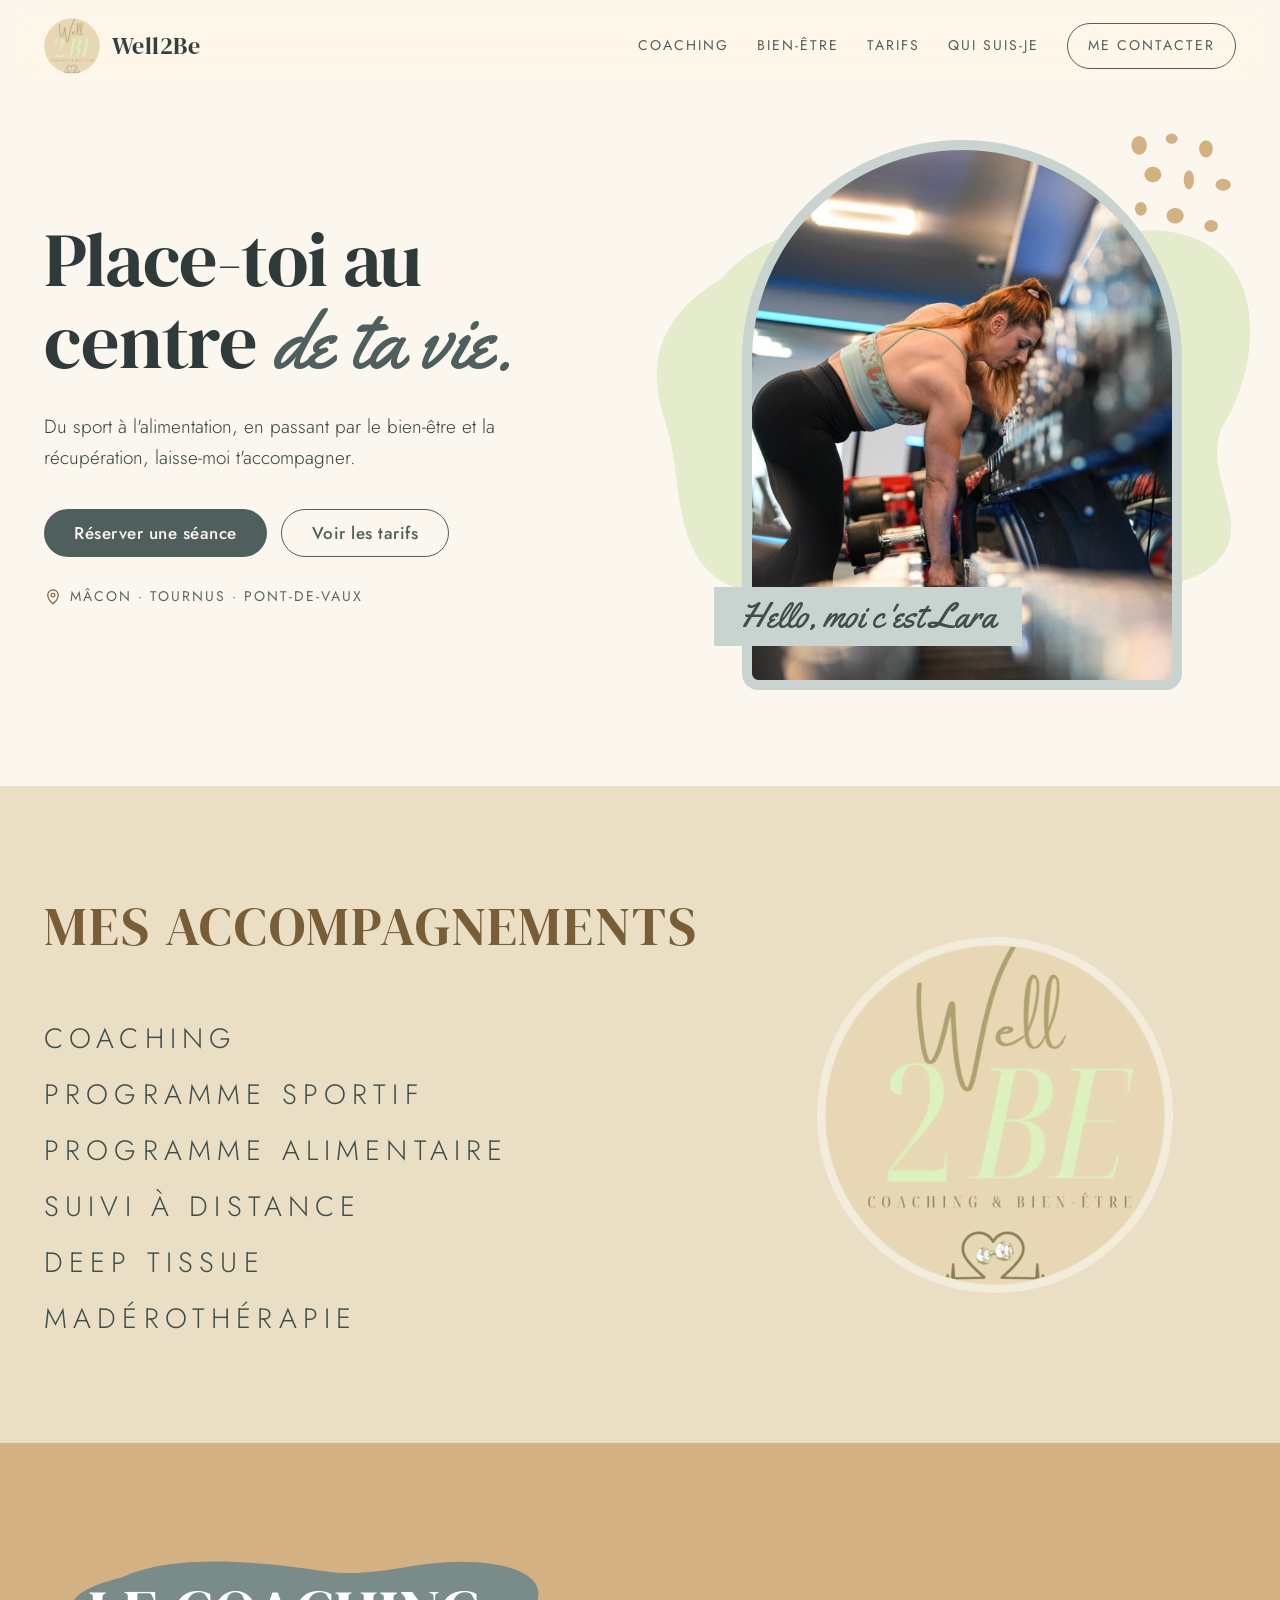
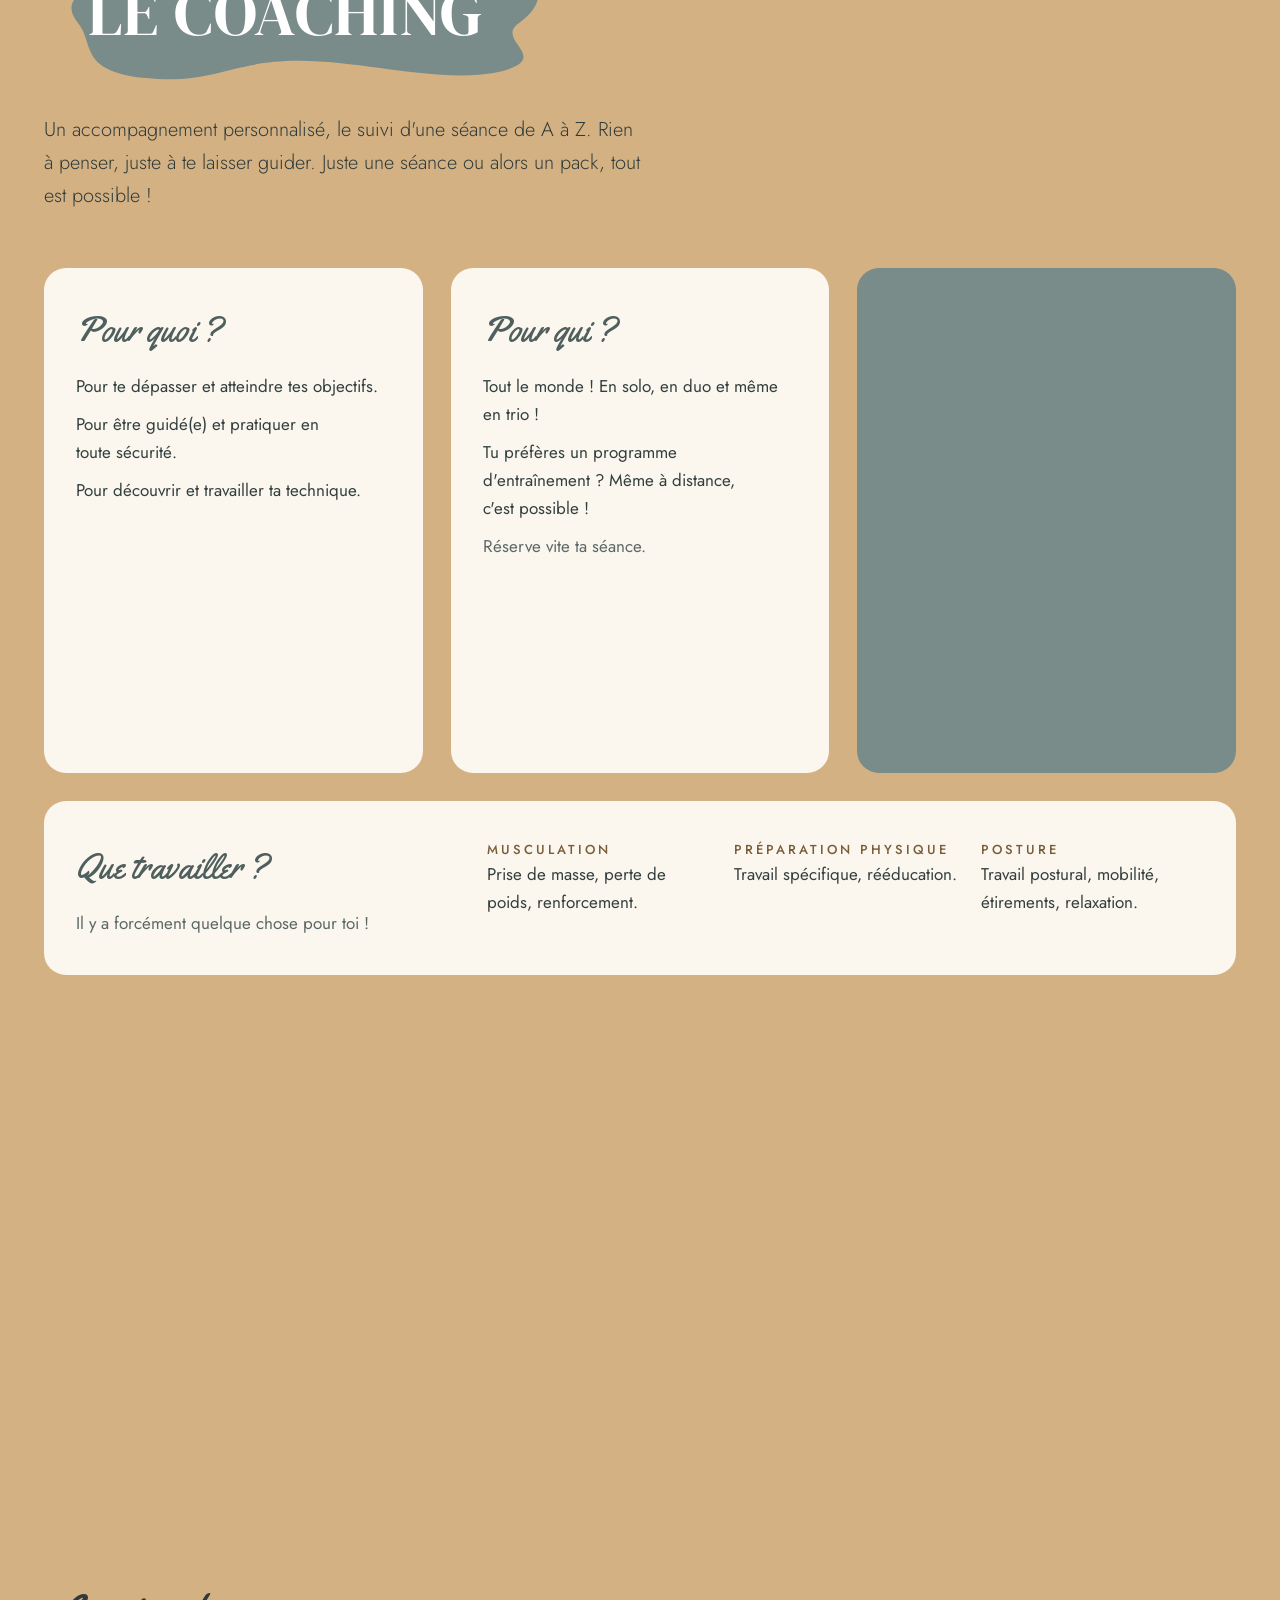
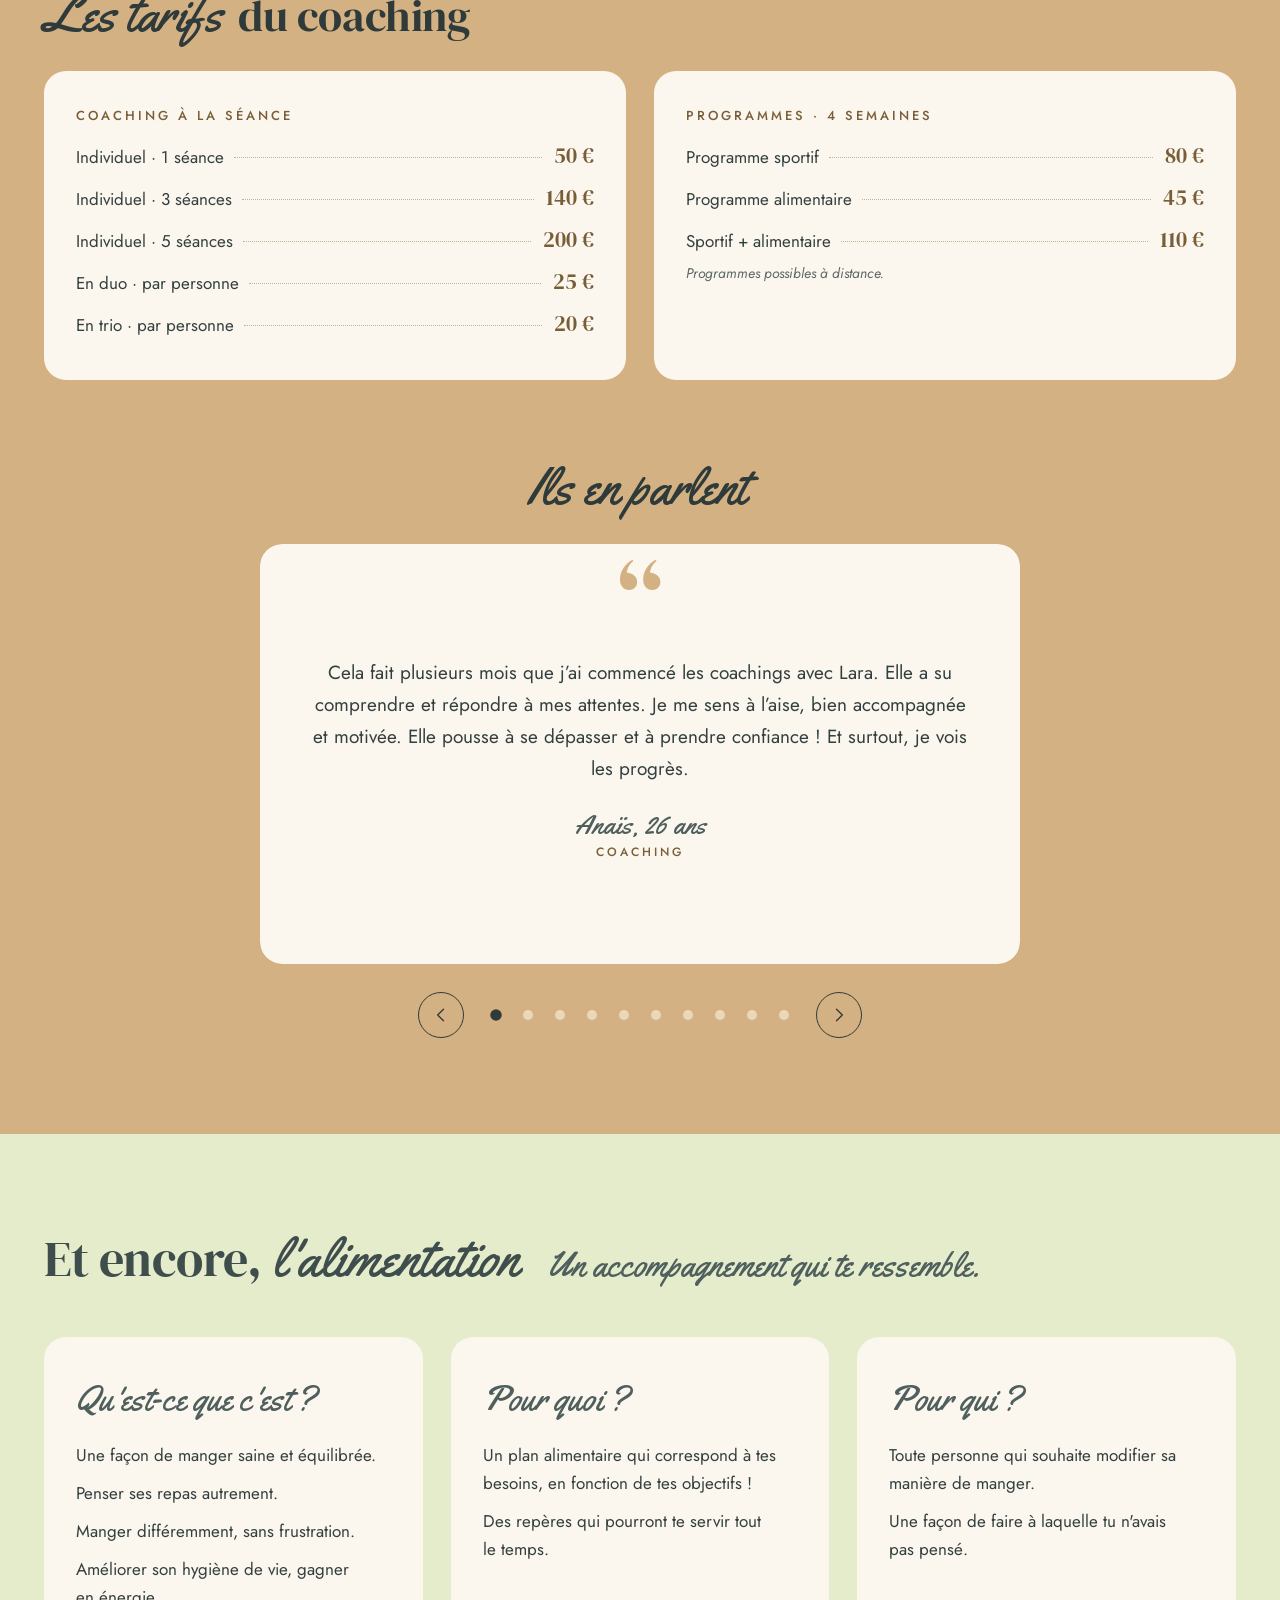
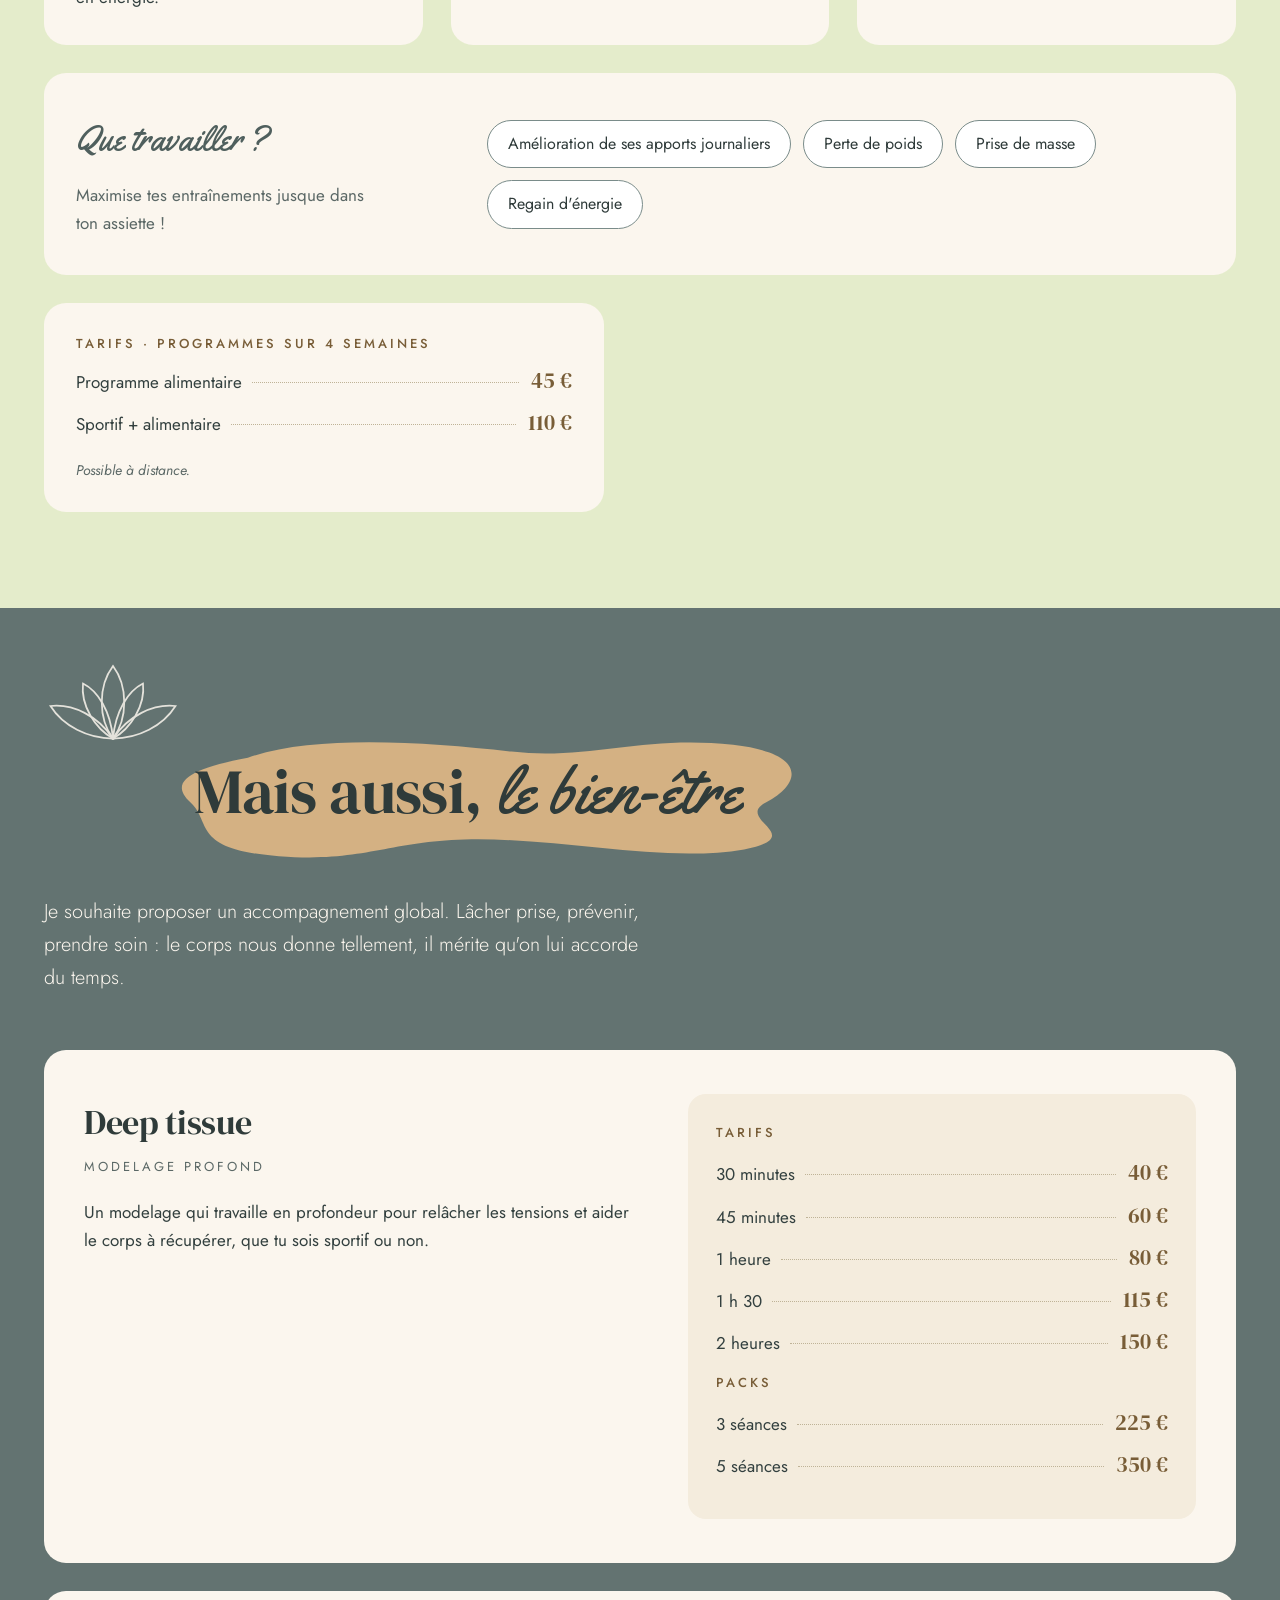
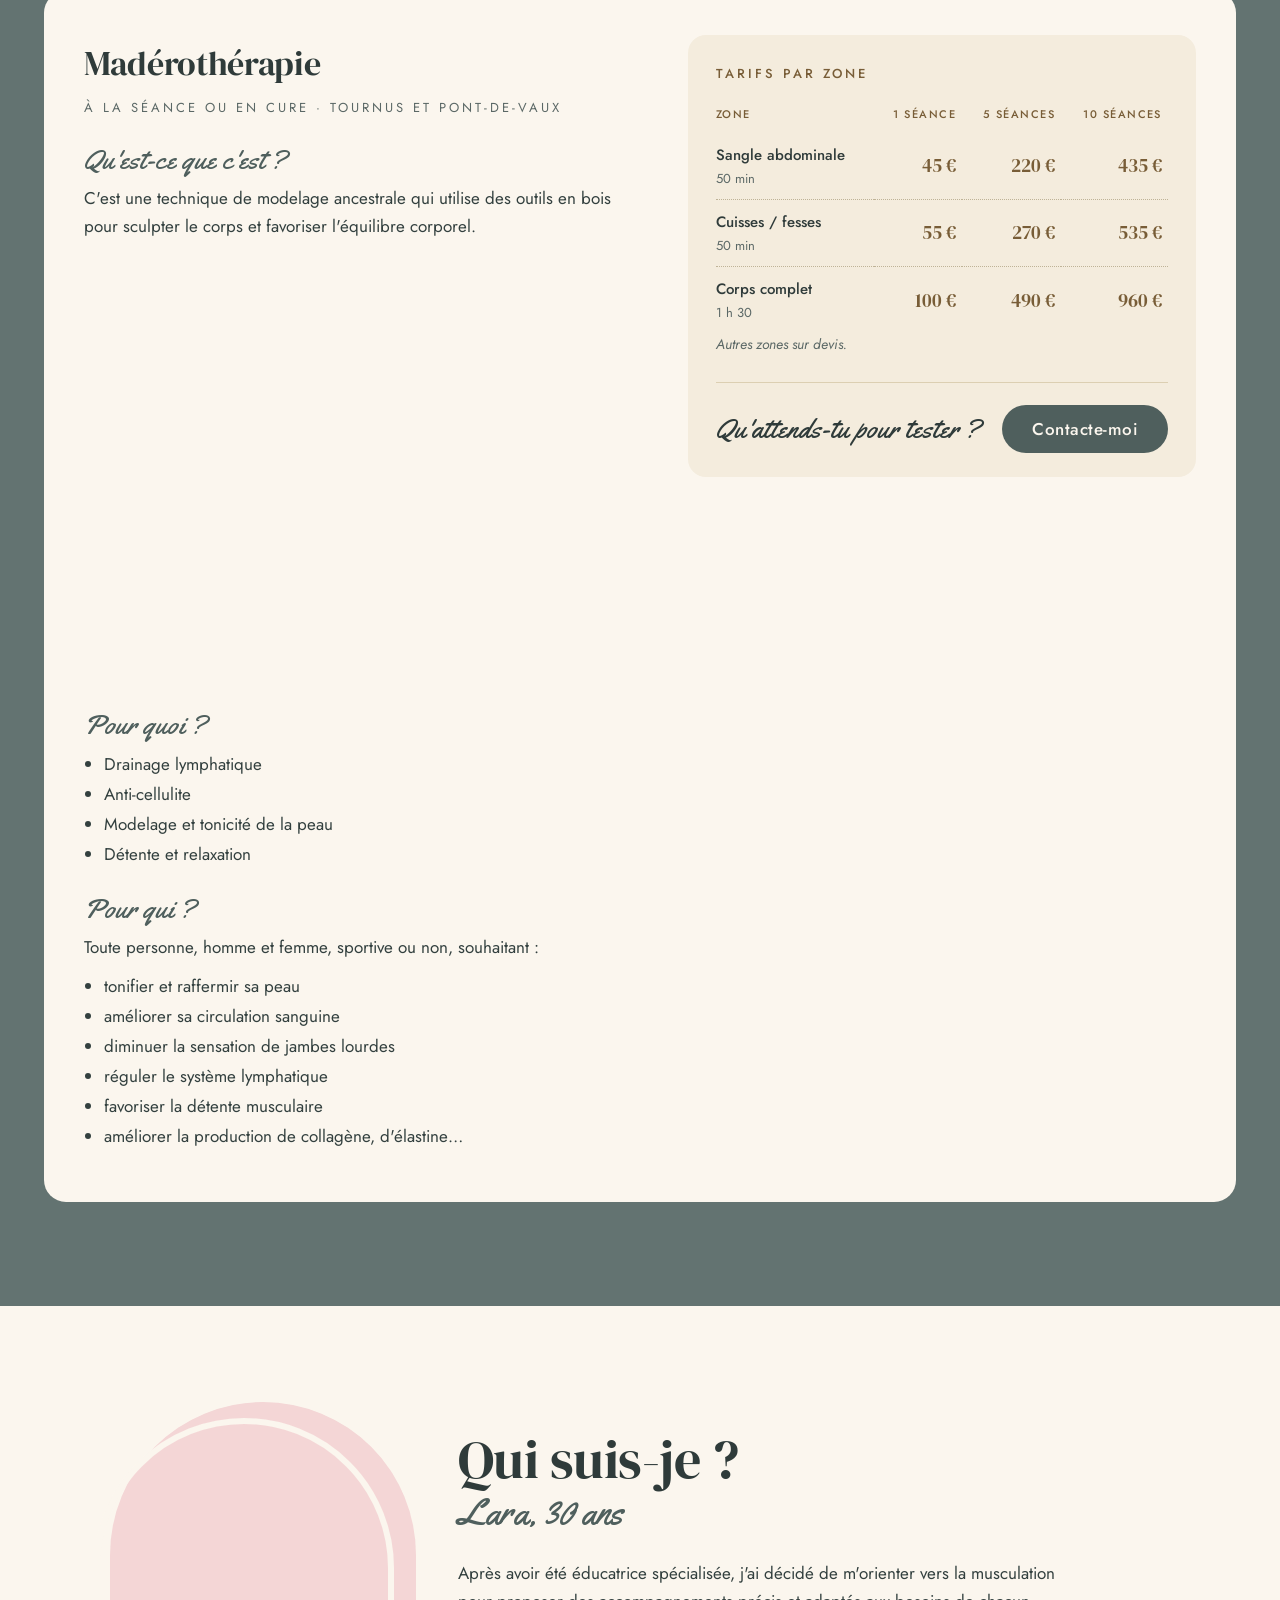
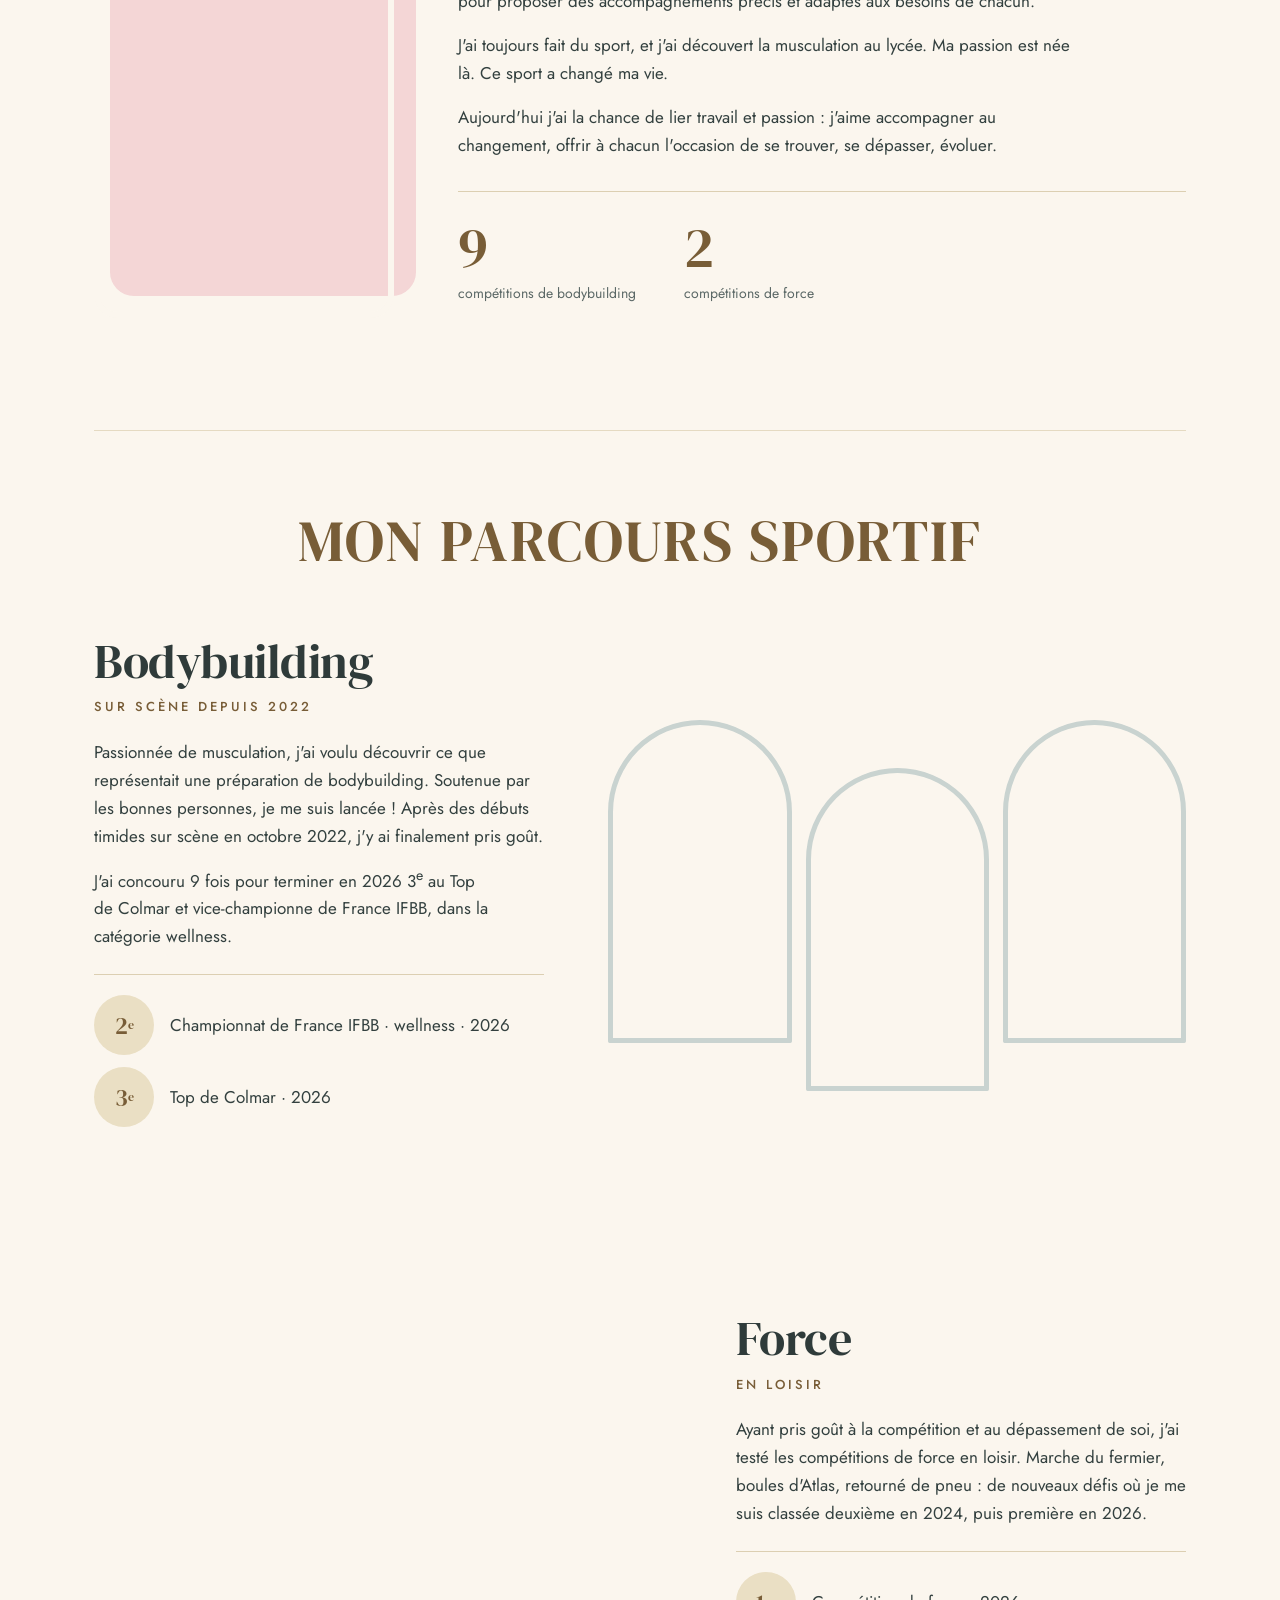
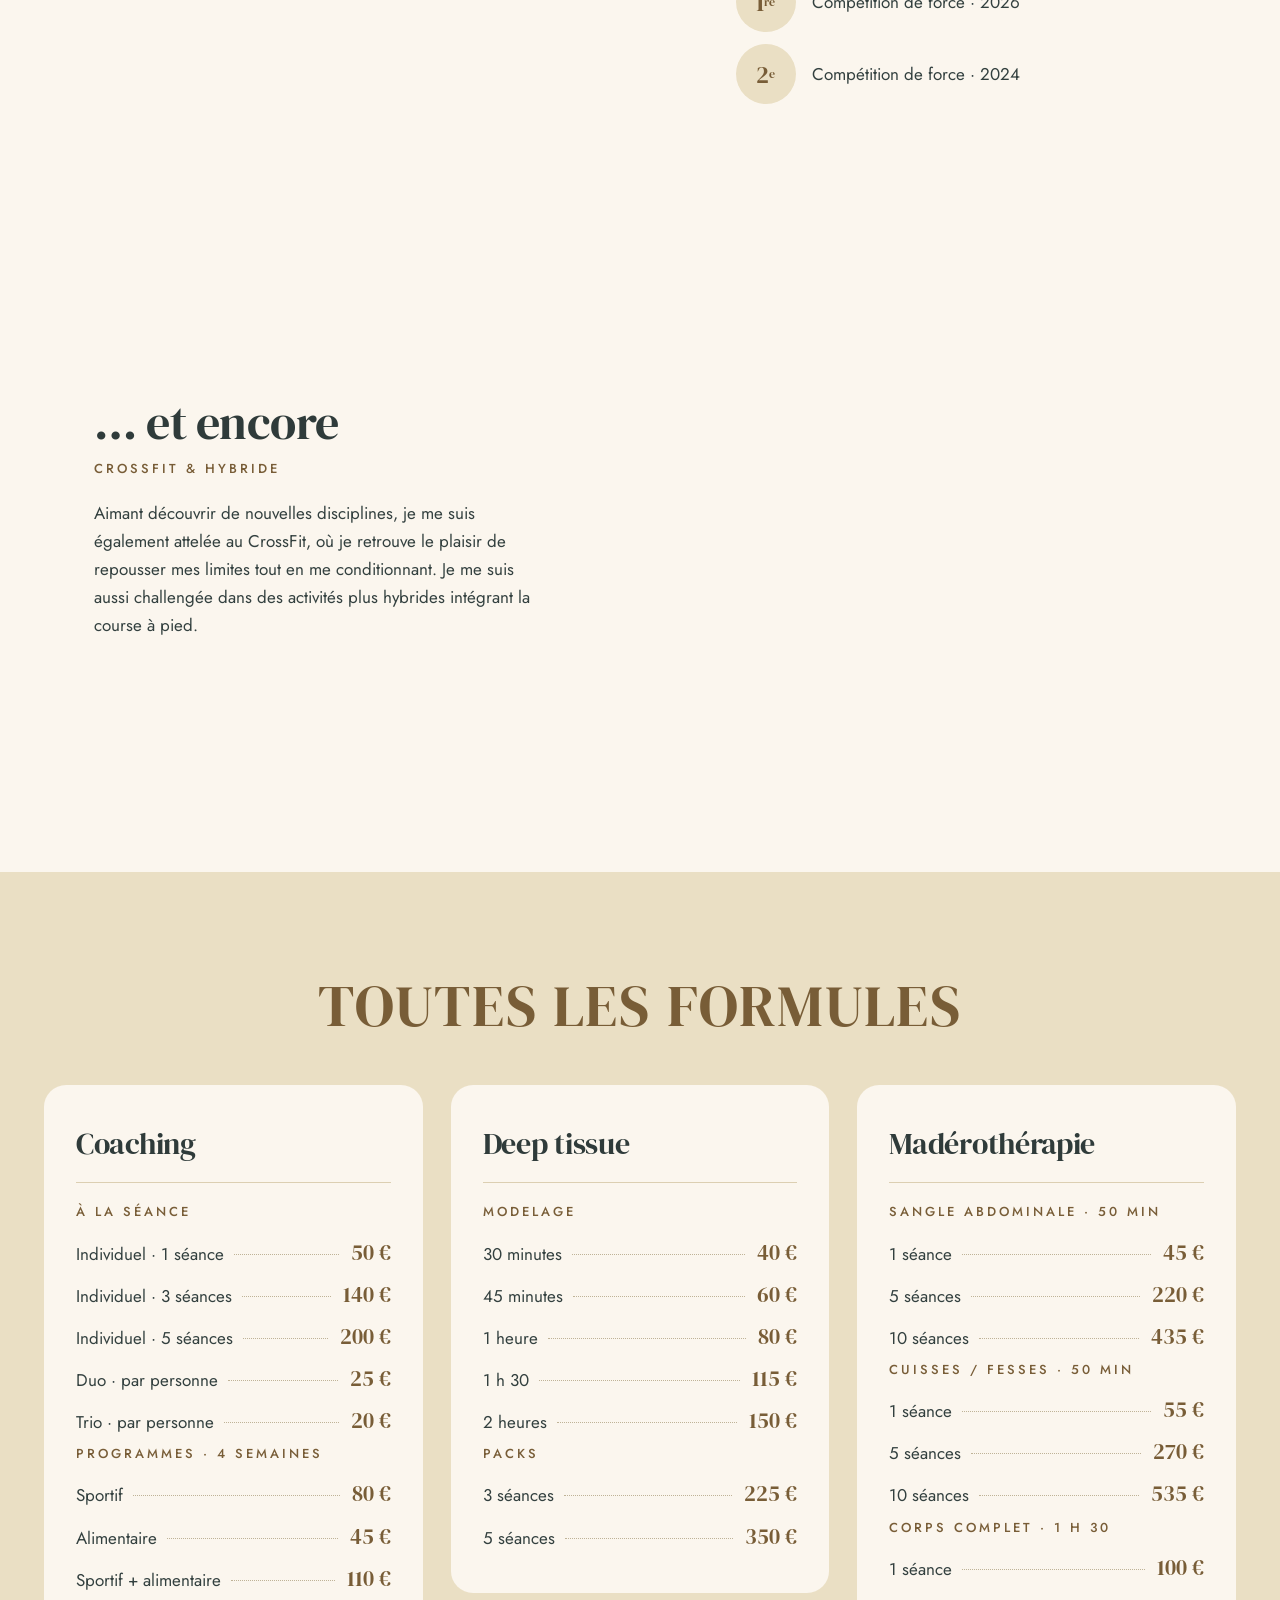
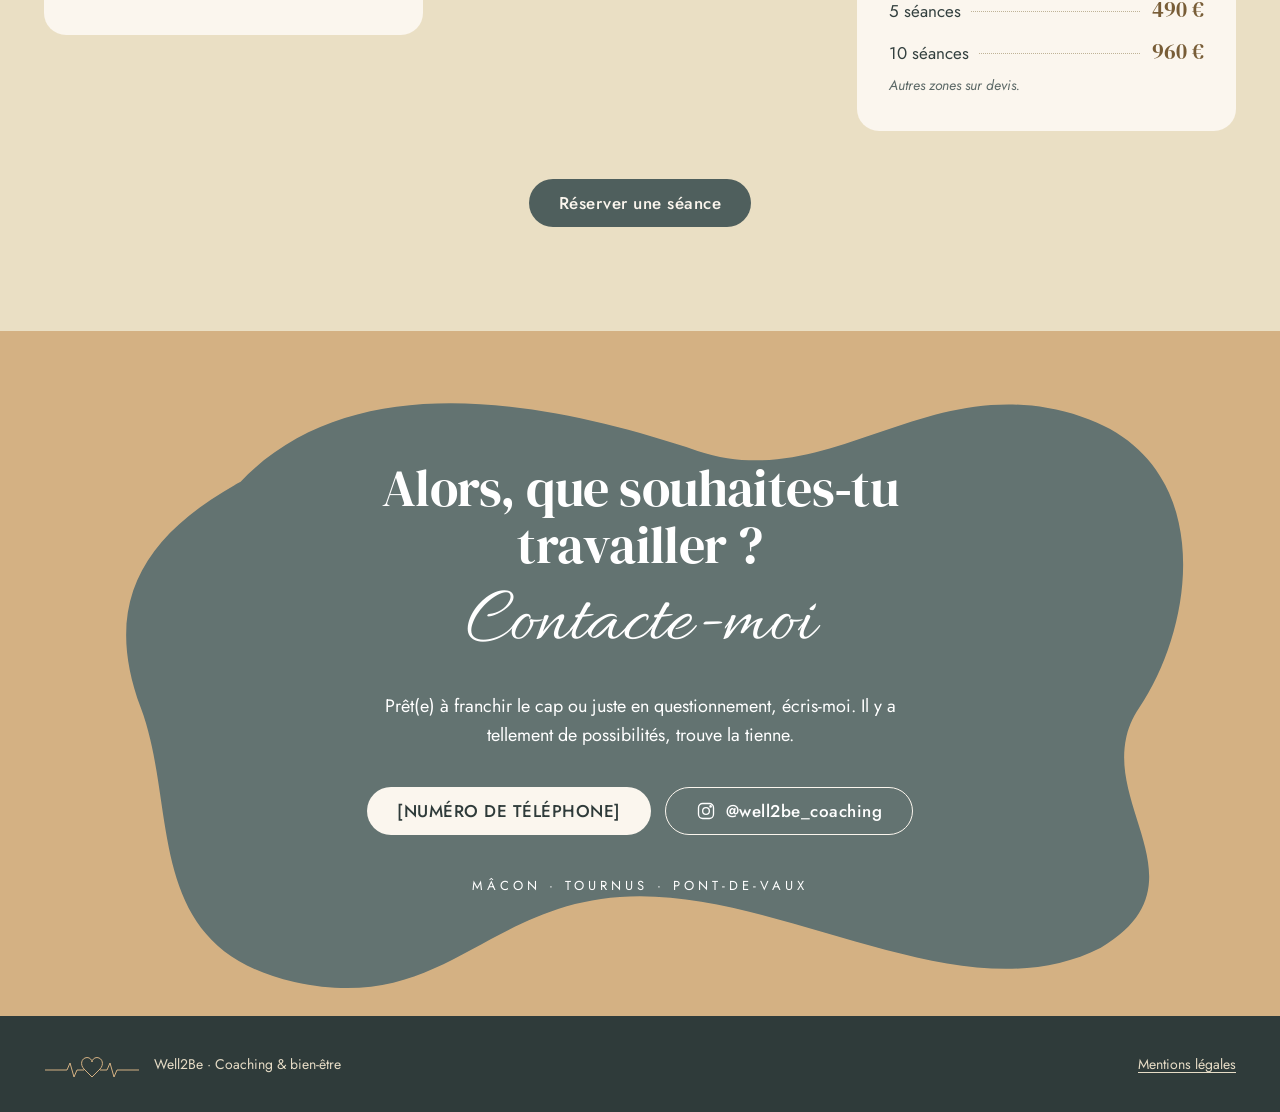
==== index.html @ ed7ca76c "Site vitrine Well2Be (HTML/CSS statique) Page d'accueil, mentions légales, page 404, polices hébergé" ====
<!doctype html>
<html lang="fr">
<head>
<meta charset="utf-8">
<meta name="viewport" content="width=device-width, initial-scale=1">
<meta http-equiv="Content-Security-Policy" content="default-src 'self'; img-src 'self'; font-src 'self'; style-src 'self'; script-src 'self'; connect-src 'none'; object-src 'none'; base-uri 'self'; form-action 'none'">
<meta name="referrer" content="strict-origin-when-cross-origin">
<title>Well2Be – Coaching sportif et bien-être à Mâcon | Lara</title>
<meta name="description" content="Coaching sportif, programmes sportif et alimentaire, deep tissue et madérothérapie autour de Mâcon, Tournus et Pont-de-Vaux. Séances en solo, duo ou trio, et suivi à distance.">
<meta property="og:title" content="Well2Be – Coaching &amp; bien-être">
<meta property="og:description" content="Coaching sportif, alimentation, deep tissue et madérothérapie autour de Mâcon.">
<meta property="og:image" content="images/logo.png">
<meta property="og:type" content="website">
<link rel="icon" type="image/png" href="images/favicon.png">
<meta name="theme-color" content="#FBF6EE">
<link rel="preload" href="fonts/dm-serif-display-latin-400-normal.woff2" as="font" type="font/woff2" crossorigin>
<link rel="preload" href="fonts/jost-latin-400-normal.woff2" as="font" type="font/woff2" crossorigin>
<link rel="stylesheet" href="style.css">
<script src="script.js" defer></script>
</head>
<body>

<header class="entete-barre">
<div class="wrap entete">
  <a href="#haut" class="marque">
    <img src="images/logo-small.png" alt="Logo Well2Be" width="56" height="56">
    <span>Well2Be</span>
  </a>
  <nav class="nav" aria-label="Navigation principale">
    <a href="#coaching">Coaching</a>
    <a href="#bien-etre">Bien-être</a>
    <a href="#tarifs">Tarifs</a>
    <a href="#lara">Qui suis-je</a>
    <a href="#contact" class="nav-contact">Me contacter</a>
  </nav>
</div>
</header>

<main>

<!-- Accueil -->
<section id="haut" class="wrap hero">
  <div class="hero-texte">
    <h1>Place-toi au centre <span class="titre-script">de ta vie.</span></h1>
    <p class="hero-intro">Du sport à l'alimentation, en passant par le bien-être et la récupération, laisse-moi t'accompagner.</p>
    <div class="boutons">
      <a href="#contact" class="btn btn-plein">Réserver une séance</a>
      <a href="#tarifs" class="btn btn-contour">Voir les tarifs</a>
    </div>
    <p class="hero-lieux">
      <svg aria-hidden="true" viewBox="0 0 24 24" fill="none" stroke="currentColor" stroke-width="1.6" stroke-linecap="round" stroke-linejoin="round"><path d="M12 21s-7-6.2-7-11.5A7 7 0 0 1 19 9.5C19 14.8 12 21 12 21z"/><circle cx="12" cy="9.5" r="2.5"/></svg>
      Mâcon · Tournus · Pont-de-Vaux
    </p>
  </div>
  <div class="hero-visuel">
    <svg class="hero-blob" aria-hidden="true" viewBox="0 0 600 400"><path fill="#E4ECCB" d="M92 88C150 20 250 40 330 70C400 96 450 20 530 50C600 76 590 170 560 220C530 270 600 320 540 360C470 400 380 330 300 330C220 330 200 400 120 380C40 360 60 280 40 220C20 160 40 120 92 88Z"/></svg>
    <div class="hero-cadre">
      <div class="arche">
        <img src="images/lara-salle.jpg" alt="Lara à l'entraînement en salle" width="576" height="1024" fetchpriority="high">
      </div>
      <div class="bandeau-hello">Hello, moi c'est Lara</div>
    </div>
    <svg class="galets" aria-hidden="true" viewBox="0 0 140 140"><g fill="#D4B183"><ellipse cx="20" cy="18" rx="9" ry="11"/><ellipse cx="58" cy="10" rx="7" ry="6"/><ellipse cx="98" cy="22" rx="8" ry="10"/><ellipse cx="36" cy="52" rx="10" ry="9"/><ellipse cx="78" cy="58" rx="6" ry="11"/><ellipse cx="118" cy="64" rx="9" ry="7"/><ellipse cx="22" cy="92" rx="7" ry="8"/><ellipse cx="62" cy="100" rx="10" ry="9"/><ellipse cx="104" cy="112" rx="8" ry="7"/></g></svg>
  </div>
</section>

<!-- Mes accompagnements -->
<section id="accompagnements" class="accomp">
  <div class="wrap">
    <div class="accomp-liste">
      <h2>Mes accompagnements</h2>
      <ul>
        <li><a href="#coaching">Coaching</a></li>
        <li><a href="#coaching">Programme sportif</a></li>
        <li><a href="#alimentation">Programme alimentaire</a></li>
        <li><a href="#coaching">Suivi à distance</a></li>
        <li><a href="#bien-etre">Deep tissue</a></li>
        <li><a href="#bien-etre">Madérothérapie</a></li>
      </ul>
    </div>
    <div class="accomp-logo">
      <img src="images/logo.png" alt="" width="340" height="340" loading="lazy" decoding="async">
    </div>
  </div>
</section>

<!-- Le coaching -->
<section id="coaching" class="coaching">
  <div class="wrap">
    <div class="titre-blob">
      <svg aria-hidden="true" viewBox="0 0 600 400" preserveAspectRatio="none"><path fill="#7A8C8A" d="M92 88C150 20 250 40 330 70C400 96 450 20 530 50C600 76 590 170 560 220C530 270 600 320 540 360C470 400 380 330 300 330C220 330 200 400 120 380C40 360 60 280 40 220C20 160 40 120 92 88Z"/></svg>
      <h2>Le coaching</h2>
    </div>
    <p class="intro-section">Un accompagnement personnalisé, le suivi d'une séance de A à Z. Rien à penser, juste à te laisser guider. Juste une séance ou alors un pack, tout est possible&nbsp;!</p>

    <div class="cartes cartes-coaching">
      <div class="carte">
        <h3 class="script">Pour quoi&nbsp;?</h3>
        <p>Pour te dépasser et atteindre tes objectifs.</p>
        <p>Pour être guidé(e) et pratiquer en toute sécurité.</p>
        <p>Pour découvrir et travailler ta technique.</p>
      </div>
      <div class="carte">
        <h3 class="script">Pour qui&nbsp;?</h3>
        <p>Tout le monde&nbsp;! En solo, en duo et même en trio&nbsp;!</p>
        <p>Tu préfères un programme d'entraînement&nbsp;? Même à distance, c'est possible&nbsp;!</p>
        <p class="note-douce">Réserve vite ta séance.</p>
      </div>
      <div class="carte-photo">
        <img src="images/lara-coaching.jpg" alt="Lara pendant une séance de coaching en salle" width="768" height="1024" loading="lazy" decoding="async">
      </div>
    </div>

    <div class="carte-large">
      <div>
        <h3 class="script">Que travailler&nbsp;?</h3>
        <p class="note-douce">Il y a forcément quelque chose pour toi&nbsp;!</p>
      </div>
      <div class="domaines">
        <div>
          <p class="etiquette">Musculation</p>
          <p>Prise de masse, perte de poids, renforcement.</p>
        </div>
        <div>
          <p class="etiquette">Préparation physique</p>
          <p>Travail spécifique, rééducation.</p>
        </div>
        <div>
          <p class="etiquette">Posture</p>
          <p>Travail postural, mobilité, étirements, relaxation.</p>
        </div>
      </div>
    </div>

    <div class="galerie">
      <img src="images/coaching-1.jpg" alt="Lara corrige la posture d'une cliente au squat" width="768" height="1024" loading="lazy" decoding="async">
      <img src="images/coaching-2.jpg" alt="Lara accompagne une cliente pendant la descente du squat" width="768" height="1024" loading="lazy" decoding="async">
      <img src="images/coaching-3.jpg" alt="Lara guide un client sur une machine de musculation" width="581" height="1024" loading="lazy" decoding="async">
    </div>

    <!-- Tarifs coaching -->
    <div class="bloc-tarifs">
      <h3 class="titre-tarifs"><span class="script">Les tarifs</span> du coaching</h3>
      <div class="cartes">
        <div class="carte">
          <p class="etiquette">Coaching à la séance</p>
          <ul class="tarifs">
            <li><span class="lib">Individuel · 1 séance</span><span class="prix">50&nbsp;€</span></li>
            <li><span class="lib">Individuel · 3 séances</span><span class="prix">140&nbsp;€</span></li>
            <li><span class="lib">Individuel · 5 séances</span><span class="prix">200&nbsp;€</span></li>
            <li><span class="lib">En duo · par personne</span><span class="prix">25&nbsp;€</span></li>
            <li><span class="lib">En trio · par personne</span><span class="prix">20&nbsp;€</span></li>
          </ul>
        </div>
        <div class="carte">
          <p class="etiquette">Programmes · 4 semaines</p>
          <ul class="tarifs">
            <li><span class="lib">Programme sportif</span><span class="prix">80&nbsp;€</span></li>
            <li><span class="lib">Programme alimentaire</span><span class="prix">45&nbsp;€</span></li>
            <li><span class="lib">Sportif + alimentaire</span><span class="prix">110&nbsp;€</span></li>
          </ul>
          <p class="note-tarif">Programmes possibles à distance.</p>
        </div>
      </div>
    </div>

    <!-- Témoignages -->
    <section class="temoignages" aria-roledescription="carrousel" aria-label="Témoignages">
      <h3 class="titre-tarifs"><span class="script">Ils en parlent</span></h3>
      <div class="temoins-piste" aria-live="off">
        <figure class="temoin" aria-roledescription="diapositive">
          <blockquote><p>Cela fait plusieurs mois que j’ai commencé les coachings avec Lara. Elle a su comprendre et répondre à mes attentes. Je me sens à l’aise, bien accompagnée et motivée. Elle pousse à se dépasser et à prendre confiance&nbsp;! Et surtout, je vois les progrès.</p></blockquote>
          <figcaption><span class="temoin-nom">Anaïs, 26 ans</span><span class="temoin-presta">Coaching</span></figcaption>
        </figure>
        <figure class="temoin" aria-roledescription="diapositive">
          <blockquote><p>J’ai consulté Lara dans le cadre d’une récupération musculaire des jambes. J’ai pu faire un léger footing le lendemain sans aucune douleur et surtout avec des jambes ultra légères. Cette séance a été parfaite pour moi et Lara est à l’écoute. Je recommande vivement.</p></blockquote>
          <figcaption><span class="temoin-nom">Myriam, 57 ans</span><span class="temoin-presta">Deep tissue</span></figcaption>
        </figure>
        <figure class="temoin" aria-roledescription="diapositive">
          <blockquote><p>Lara, merci beaucoup, ce modelage madéro du ventre me fait du bien. Il est très agréable, en profondeur et très doux en même temps, je sens qu’il draine et active la microcirculation de mon ventre. Après le 1er modelage je me suis sentie dégonflée et un peu lasse aussi, mais une fatigue passagère qui est une preuve de l’efficacité de ce modelage de la sangle abdominale. Merci à toi Lara pour ta très bonne main, c’est un plaisir.</p></blockquote>
          <figcaption><span class="temoin-nom">Françoise, 52 ans</span><span class="temoin-presta">Madérothérapie</span></figcaption>
        </figure>
        <figure class="temoin" aria-roledescription="diapositive">
          <blockquote><p>J’ai consulté Lara pour une prise de masse musculaire. Elle est très à l’écoute et a vraiment bien compris l’objectif souhaité. Résultats au rendez-vous. Merci beaucoup pour ce programme.</p></blockquote>
          <figcaption><span class="temoin-nom">Enzo, 30 ans</span><span class="temoin-presta">Coaching</span></figcaption>
        </figure>
        <figure class="temoin" aria-roledescription="diapositive">
          <blockquote><p>Merci à Lara pour le travail qu’elle a effectué sur moi. J’ai retrouvé l’entière mobilité de mon épaule dès la première séance. Elle est très professionnelle et sait très vite mettre à l’aise avec sa bonne humeur. Je la recommande sans hésiter.</p></blockquote>
          <figcaption><span class="temoin-nom">Benoît, 30 ans</span><span class="temoin-presta">Deep tissue</span></figcaption>
        </figure>
        <figure class="temoin" aria-roledescription="diapositive">
          <blockquote><p>N’ayant jamais approché un appareil de musculation, j’ai fait appel aux services de Lara pour apprendre quelques bases de manière à être autonome sur du maintien en forme en salle. Après quelques échanges, nous avons convenu de trois séances d’une heure de coaching qui m’ont permis d’acquérir rapidement les postures adéquates sur un panel large de machines. Merci Lara pour cet enseignement efficace. Je sais déjà que je ferai régulièrement appel à tes services pour le côté technique, mais également pour le plaisir de partager des moments particulièrement sympathiques avec une coach attentive et bienveillante.</p></blockquote>
          <figcaption><span class="temoin-nom">Damien, 41 ans</span><span class="temoin-presta">Coaching</span></figcaption>
        </figure>
        <figure class="temoin" aria-roledescription="diapositive">
          <blockquote><p>J’ai pris rendez-vous pour découvrir le deep tissue, qui m’était inconnu. Je suis sorti du modelage hyper détendu et avec plusieurs points dans le dos qui ont disparu. Merci&nbsp;!</p></blockquote>
          <figcaption><span class="temoin-nom">Stevie, 30 ans</span><span class="temoin-presta">Deep tissue</span></figcaption>
        </figure>
        <figure class="temoin" aria-roledescription="diapositive">
          <blockquote><p>J’ai pris un coaching d’un mois avec Lara pour pouvoir me dépasser et sortir de ma zone de confort. Challenge réussi&nbsp;! C’est pour ça que je recommence et que je la recommande à 1000&nbsp;%.</p></blockquote>
          <figcaption><span class="temoin-nom">Morgane, 30 ans</span><span class="temoin-presta">Coaching</span></figcaption>
        </figure>
        <figure class="temoin" aria-roledescription="diapositive">
          <blockquote><p>Je conseille Lara pour ses modelages&nbsp;: accueil chaleureux et professionnalisme lors de la séance. Aide à la récupération et gommage des nœuds musculaires, au top&nbsp;!</p></blockquote>
          <figcaption><span class="temoin-nom">Roméo, 22 ans</span><span class="temoin-presta">Deep tissue</span></figcaption>
        </figure>
        <figure class="temoin" aria-roledescription="diapositive">
          <blockquote><p>Merci à toi, Lara, pour ton écoute, ta bienveillance, ta sympathie et ton professionnalisme. Merci d’avoir créé un programme adapté à mes objectifs et de m’avoir accompagnée tout au long de ce parcours. J’ai déjà progressé, j’en suis ravie&nbsp;! Je recommande ton accompagnement sans hésitation. Encore merci.</p></blockquote>
          <figcaption><span class="temoin-nom">Stéphanie, 38 ans</span><span class="temoin-presta">Coaching</span></figcaption>
        </figure>
      </div>
      <div class="temoins-nav">
        <button type="button" class="temoins-fleche" data-dir="-1" aria-label="Témoignage précédent">
          <svg aria-hidden="true" viewBox="0 0 24 24" fill="none" stroke="currentColor" stroke-width="1.6" stroke-linecap="round" stroke-linejoin="round"><path d="M15 5l-7 7 7 7"/></svg>
        </button>
        <div class="temoins-points"></div>
        <button type="button" class="temoins-fleche" data-dir="1" aria-label="Témoignage suivant">
          <svg aria-hidden="true" viewBox="0 0 24 24" fill="none" stroke="currentColor" stroke-width="1.6" stroke-linecap="round" stroke-linejoin="round"><path d="M9 5l7 7-7 7"/></svg>
        </button>
      </div>
    </section>
  </div>
</section>

<!-- L'alimentation -->
<section id="alimentation" class="alim">
  <div class="wrap">
    <div class="alim-entete">
      <h2>Et encore, <span class="titre-script">l'alimentation</span></h2>
      <p class="alim-accroche">Un accompagnement qui te ressemble.</p>
    </div>

    <div class="cartes cartes-alim">
      <div class="carte">
        <h3 class="script">Qu'est-ce que c'est&nbsp;?</h3>
        <p>Une façon de manger saine et équilibrée.</p>
        <p>Penser ses repas autrement.</p>
        <p>Manger différemment, sans frustration.</p>
        <p>Améliorer son hygiène de vie, gagner en énergie.</p>
      </div>
      <div class="carte">
        <h3 class="script">Pour quoi&nbsp;?</h3>
        <p>Un plan alimentaire qui correspond à tes besoins, en fonction de tes objectifs&nbsp;!</p>
        <p>Des repères qui pourront te servir tout le temps.</p>
      </div>
      <div class="carte">
        <h3 class="script">Pour qui&nbsp;?</h3>
        <p>Toute personne qui souhaite modifier sa manière de manger.</p>
        <p>Une façon de faire à laquelle tu n'avais pas pensé.</p>
      </div>
    </div>

    <div class="carte-large">
      <div>
        <h3 class="script">Que travailler&nbsp;?</h3>
        <p class="note-douce">Maximise tes entraînements jusque dans ton assiette&nbsp;!</p>
      </div>
      <ul class="pastilles">
        <li>Amélioration de ses apports journaliers</li>
        <li>Perte de poids</li>
        <li>Prise de masse</li>
        <li>Regain d'énergie</li>
      </ul>
    </div>

    <div class="alim-tarifs">
      <p class="etiquette">Tarifs · programmes sur 4 semaines</p>
      <ul class="tarifs">
        <li><span class="lib">Programme alimentaire</span><span class="prix">45&nbsp;€</span></li>
        <li><span class="lib">Sportif + alimentaire</span><span class="prix">110&nbsp;€</span></li>
      </ul>
      <p class="note-tarif">Possible à distance.</p>
    </div>
  </div>
</section>

<!-- Bien-être -->
<section id="bien-etre" class="bienetre">
  <svg class="lotus" aria-hidden="true" viewBox="0 0 120 80" fill="none" stroke="#FBF6EE" stroke-width="1.4"><path d="M60 8C48 24 48 50 60 66C72 50 72 24 60 8Z"/><path d="M60 66C46 58 34 40 36 22C48 28 58 44 60 66Z"/><path d="M60 66C74 58 86 40 84 22C72 28 62 44 60 66Z"/><path d="M60 66C40 66 20 56 10 40C28 38 48 48 60 66Z"/><path d="M60 66C80 66 100 56 110 40C92 38 72 48 60 66Z"/></svg>
  <div class="wrap">
    <div class="titre-blob">
      <svg aria-hidden="true" viewBox="0 0 600 400" preserveAspectRatio="none"><path fill="#D4B183" d="M92 88C150 20 250 40 330 70C400 96 450 20 530 50C600 76 590 170 560 220C530 270 600 320 540 360C470 400 380 330 300 330C220 330 200 400 120 380C40 360 60 280 40 220C20 160 40 120 92 88Z"/></svg>
      <h2>Mais aussi, <span class="titre-script">le bien-être</span></h2>
    </div>
    <p class="intro-section">Je souhaite proposer un accompagnement global. Lâcher prise, prévenir, prendre soin&nbsp;: le corps nous donne tellement, il mérite qu'on lui accorde du temps.</p>

    <div class="soins">
      <article class="carte carte-soin">
        <div class="soin-texte">
          <h3>Deep tissue</h3>
          <p class="sous-titre">Modelage profond</p>
          <p>Un modelage qui travaille en profondeur pour relâcher les tensions et aider le corps à récupérer, que tu sois sportif ou non.</p>
        </div>
        <div class="soin-tarifs">
          <p class="etiquette">Tarifs</p>
          <ul class="tarifs">
            <li><span class="lib">30 minutes</span><span class="prix">40&nbsp;€</span></li>
            <li><span class="lib">45 minutes</span><span class="prix">60&nbsp;€</span></li>
            <li><span class="lib">1 heure</span><span class="prix">80&nbsp;€</span></li>
            <li><span class="lib">1 h 30</span><span class="prix">115&nbsp;€</span></li>
            <li><span class="lib">2 heures</span><span class="prix">150&nbsp;€</span></li>
          </ul>
          <p class="etiquette etiquette-pack">Packs</p>
          <ul class="tarifs">
            <li><span class="lib">3 séances</span><span class="prix">225&nbsp;€</span></li>
            <li><span class="lib">5 séances</span><span class="prix">350&nbsp;€</span></li>
          </ul>
        </div>
      </article>

      <article class="carte carte-soin">
        <div class="soin-texte">
          <h3>Madérothérapie</h3>
          <p class="sous-titre">À la séance ou en cure · Tournus et Pont-de-Vaux</p>
          <h4 class="script">Qu'est-ce que c'est&nbsp;?</h4>
          <p>C'est une technique de modelage ancestrale qui utilise des outils en bois pour sculpter le corps et favoriser l'équilibre corporel.</p>
          <div class="soin-media">
            <img src="images/madero-outils.jpg" alt="Les outils en bois utilisés en madérothérapie" width="768" height="908" loading="lazy" decoding="async">
          </div>
          <h4 class="script">Pour quoi&nbsp;?</h4>
          <ul>
            <li>Drainage lymphatique</li>
            <li>Anti-cellulite</li>
            <li>Modelage et tonicité de la peau</li>
            <li>Détente et relaxation</li>
          </ul>
          <h4 class="script">Pour qui&nbsp;?</h4>
          <p>Toute personne, homme et femme, sportive ou non, souhaitant&nbsp;:</p>
          <ul>
            <li>tonifier et raffermir sa peau</li>
            <li>améliorer sa circulation sanguine</li>
            <li>diminuer la sensation de jambes lourdes</li>
            <li>réguler le système lymphatique</li>
            <li>favoriser la détente musculaire</li>
            <li>améliorer la production de collagène, d'élastine…</li>
          </ul>
        </div>
        <div class="soin-tarifs">
          <p class="etiquette">Tarifs par zone</p>
          <div class="grille-wrap">
            <table class="grille-tarifs">
              <caption>Tarifs de la madérothérapie par zone</caption>
              <thead>
                <tr><th scope="col">Zone</th><th scope="col">1 séance</th><th scope="col">5 séances</th><th scope="col">10 séances</th></tr>
              </thead>
              <tbody>
                <tr><th scope="row">Sangle abdominale <span>50 min</span></th><td data-label="1 séance">45&nbsp;€</td><td data-label="5 séances">220&nbsp;€</td><td data-label="10 séances">435&nbsp;€</td></tr>
                <tr><th scope="row">Cuisses / fesses <span>50 min</span></th><td data-label="1 séance">55&nbsp;€</td><td data-label="5 séances">270&nbsp;€</td><td data-label="10 séances">535&nbsp;€</td></tr>
                <tr><th scope="row">Corps complet <span>1 h 30</span></th><td data-label="1 séance">100&nbsp;€</td><td data-label="5 séances">490&nbsp;€</td><td data-label="10 séances">960&nbsp;€</td></tr>
              </tbody>
            </table>
          </div>
          <p class="note-tarif">Autres zones sur devis.</p>
          <div class="soin-cta">
            <p class="script">Qu'attends-tu pour tester&nbsp;?</p>
            <a href="#contact" class="btn btn-plein">Contacte-moi</a>
          </div>
        </div>
      </article>
    </div>
  </div>
</section>

<!-- Qui suis-je -->
<section id="lara" class="lara">
  <div class="wrap">
    <div class="lara-photo">
      <img src="images/lara-portrait.jpg" alt="Portrait de Lara" width="480" height="800" loading="lazy" decoding="async">
    </div>
    <div class="lara-texte">
      <h2>Qui suis-je&nbsp;?</h2>
      <p class="script lara-sous">Lara, 30 ans</p>
      <p>Après avoir été éducatrice spécialisée, j'ai décidé de m'orienter vers la musculation pour proposer des accompagnements précis et adaptés aux besoins de chacun.</p>
      <p>J'ai toujours fait du sport, et j'ai découvert la musculation au lycée. Ma passion est née là. Ce sport a changé ma vie.</p>
      <p>Aujourd'hui j'ai la chance de lier travail et passion&nbsp;: j'aime accompagner au changement, offrir à chacun l'occasion de se trouver, se dépasser, évoluer.</p>
      <div class="chiffres">
        <div>
          <p class="chiffre">9</p>
          <p class="chiffre-legende">compétitions de bodybuilding</p>
        </div>
        <div>
          <p class="chiffre">2</p>
          <p class="chiffre-legende">compétitions de force</p>
        </div>
      </div>
    </div>
  </div>

  <!-- Parcours sportif -->
  <div class="wrap parcours">
    <div class="parcours-entete">
      <h2>Mon parcours sportif</h2>
    </div>

    <article class="discipline">
      <div class="discipline-texte">
        <h3>Bodybuilding</h3>
        <p class="discipline-meta">Sur scène depuis 2022</p>
        <p>Passionnée de musculation, j'ai voulu découvrir ce que représentait une préparation de bodybuilding. Soutenue par les bonnes personnes, je me suis lancée&nbsp;! Après des débuts timides sur scène en octobre 2022, j'y ai finalement pris goût.</p>
        <p>J'ai concouru 9 fois pour terminer en 2026 3<sup>e</sup> au Top de Colmar et vice-championne de France IFBB, dans la catégorie wellness.</p>
        <ul class="palmares">
          <li><span class="palmares-rang">2<sup>e</sup></span><span>Championnat de France IFBB · wellness · 2026</span></li>
          <li><span class="palmares-rang">3<sup>e</sup></span><span>Top de Colmar · 2026</span></li>
        </ul>
      </div>
      <div class="discipline-photos photos-scene">
        <img src="images/bb-1.jpg" alt="Lara sur scène en compétition de bodybuilding, catégorie wellness" width="600" height="900" loading="lazy" decoding="async">
        <img src="images/bb-2.jpg" alt="Lara de dos sur scène lors des finales IFBB" width="506" height="900" loading="lazy" decoding="async">
        <img src="images/bb-3.jpg" alt="Lara en tenue de compétition avant de monter sur scène" width="774" height="900" loading="lazy" decoding="async">
      </div>
    </article>

    <article class="discipline discipline-inverse">
      <div class="discipline-texte">
        <h3>Force</h3>
        <p class="discipline-meta">En loisir</p>
        <p>Ayant pris goût à la compétition et au dépassement de soi, j'ai testé les compétitions de force en loisir. Marche du fermier, boules d'Atlas, retourné de pneu&nbsp;: de nouveaux défis où je me suis classée deuxième en 2024, puis première en 2026.</p>
        <ul class="palmares">
          <li><span class="palmares-rang">1<sup>re</sup></span><span>Compétition de force · 2026</span></li>
          <li><span class="palmares-rang">2<sup>e</sup></span><span>Compétition de force · 2024</span></li>
        </ul>
      </div>
      <div class="discipline-photos photos-force">
        <img src="images/force-3.jpg" alt="Lara pendant une épreuve de retourné de pneu" width="768" height="511" loading="lazy" decoding="async">
        <img src="images/force-2.jpg" alt="Lara soulevant une barre au-dessus de sa tête en compétition de force" width="768" height="511" loading="lazy" decoding="async">
        <img src="images/force-1.jpg" alt="Lara pendant une épreuve de port de charges" width="768" height="511" loading="lazy" decoding="async">
      </div>
    </article>

    <article class="discipline">
      <div class="discipline-texte">
        <h3>… et encore</h3>
        <p class="discipline-meta">CrossFit &amp; hybride</p>
        <p>Aimant découvrir de nouvelles disciplines, je me suis également attelée au CrossFit, où je retrouve le plaisir de repousser mes limites tout en me conditionnant. Je me suis aussi challengée dans des activités plus hybrides intégrant la course à pied.</p>
      </div>
      <div class="discipline-photos photos-duo">
        <img src="images/autre-1.jpg" alt="Lara poussant un traîneau chargé" width="532" height="1024" loading="lazy" decoding="async">
        <img src="images/autre-2.jpg" alt="Lara sur un ergomètre SkiErg en compétition" width="687" height="1024" loading="lazy" decoding="async">
      </div>
    </article>
  </div>
</section>

<!-- Récapitulatif des tarifs -->
<section id="tarifs" class="recap">
  <div class="wrap">
    <h2>Toutes les formules</h2>

    <div class="recap-grille">
      <div class="carte">
        <h3>Coaching</h3>
        <p class="etiquette">À la séance</p>
        <ul class="tarifs">
          <li><span class="lib">Individuel · 1 séance</span><span class="prix">50&nbsp;€</span></li>
          <li><span class="lib">Individuel · 3 séances</span><span class="prix">140&nbsp;€</span></li>
          <li><span class="lib">Individuel · 5 séances</span><span class="prix">200&nbsp;€</span></li>
          <li><span class="lib">Duo · par personne</span><span class="prix">25&nbsp;€</span></li>
          <li><span class="lib">Trio · par personne</span><span class="prix">20&nbsp;€</span></li>
        </ul>
        <p class="etiquette etiquette-pack">Programmes · 4 semaines</p>
        <ul class="tarifs">
          <li><span class="lib">Sportif</span><span class="prix">80&nbsp;€</span></li>
          <li><span class="lib">Alimentaire</span><span class="prix">45&nbsp;€</span></li>
          <li><span class="lib">Sportif + alimentaire</span><span class="prix">110&nbsp;€</span></li>
        </ul>
      </div>

      <div class="carte">
        <h3>Deep tissue</h3>
        <p class="etiquette">Modelage</p>
        <ul class="tarifs">
          <li><span class="lib">30 minutes</span><span class="prix">40&nbsp;€</span></li>
          <li><span class="lib">45 minutes</span><span class="prix">60&nbsp;€</span></li>
          <li><span class="lib">1 heure</span><span class="prix">80&nbsp;€</span></li>
          <li><span class="lib">1 h 30</span><span class="prix">115&nbsp;€</span></li>
          <li><span class="lib">2 heures</span><span class="prix">150&nbsp;€</span></li>
        </ul>
        <p class="etiquette etiquette-pack">Packs</p>
        <ul class="tarifs">
          <li><span class="lib">3 séances</span><span class="prix">225&nbsp;€</span></li>
          <li><span class="lib">5 séances</span><span class="prix">350&nbsp;€</span></li>
        </ul>
      </div>

      <div class="carte">
        <h3>Madérothérapie</h3>
        <p class="etiquette">Sangle abdominale · 50 min</p>
        <ul class="tarifs">
          <li><span class="lib">1 séance</span><span class="prix">45&nbsp;€</span></li>
          <li><span class="lib">5 séances</span><span class="prix">220&nbsp;€</span></li>
          <li><span class="lib">10 séances</span><span class="prix">435&nbsp;€</span></li>
        </ul>
        <p class="etiquette etiquette-pack">Cuisses / fesses · 50 min</p>
        <ul class="tarifs">
          <li><span class="lib">1 séance</span><span class="prix">55&nbsp;€</span></li>
          <li><span class="lib">5 séances</span><span class="prix">270&nbsp;€</span></li>
          <li><span class="lib">10 séances</span><span class="prix">535&nbsp;€</span></li>
        </ul>
        <p class="etiquette etiquette-pack">Corps complet · 1 h 30</p>
        <ul class="tarifs">
          <li><span class="lib">1 séance</span><span class="prix">100&nbsp;€</span></li>
          <li><span class="lib">5 séances</span><span class="prix">490&nbsp;€</span></li>
          <li><span class="lib">10 séances</span><span class="prix">960&nbsp;€</span></li>
        </ul>
        <p class="note-tarif">Autres zones sur devis.</p>
      </div>
    </div>

    <div class="recap-cta">
      <a href="#contact" class="btn btn-plein">Réserver une séance</a>
    </div>
  </div>
</section>

<!-- Contact -->
<section id="contact" class="contact">
  <svg class="contact-blob" aria-hidden="true" viewBox="0 0 600 400" preserveAspectRatio="none"><path fill="#637371" d="M92 88C150 20 250 40 330 70C400 96 450 20 530 50C600 76 590 170 560 220C530 270 600 320 540 360C470 400 380 330 300 330C220 330 200 400 120 380C40 360 60 280 40 220C20 160 40 120 92 88Z"/></svg>
  <div class="wrap">
    <h2>Alors, que souhaites&#8209;tu travailler&nbsp;?</h2>
    <p class="contact-script">Contacte-moi</p>
    <p class="contact-intro">Prêt(e) à franchir le cap ou juste en questionnement, écris-moi. Il y a tellement de possibilités, trouve la tienne.</p>
    <div class="boutons">
      <!-- A REMPLACER : numéro de Lara (dans le lien tel: et dans le texte) -->
      <a href="tel:+33600000000" class="btn btn-clair">[NUMÉRO DE TÉLÉPHONE]</a>
      <a href="https://www.instagram.com/well2be_coaching/" class="btn btn-contour-clair" target="_blank" rel="noopener noreferrer">
        <svg aria-hidden="true" viewBox="0 0 24 24" fill="none" stroke="currentColor" stroke-width="1.6"><rect x="3" y="3" width="18" height="18" rx="5"/><circle cx="12" cy="12" r="4"/><circle cx="17.5" cy="6.5" r="0.8" fill="currentColor"/></svg>
        @well2be_coaching
      </a>
    </div>
    <p class="zones">Mâcon · Tournus · Pont-de-Vaux</p>
  </div>
</section>

</main>

<footer class="pied">
  <div class="wrap">
    <div class="pied-marque">
      <svg aria-hidden="true" viewBox="0 0 192 64" fill="none" stroke="#D4B183" stroke-width="2" stroke-linejoin="round"><path d="M2 44H46L52 30L60 58L66 44H80"/><path d="M96 58L80 42C72 34 74 20 86 19C92 19 96 24 96 28C96 24 100 19 106 19C118 20 120 34 112 42Z"/><path d="M112 44H126L132 30L140 58L146 44H190"/></svg>
      <span>Well2Be · Coaching &amp; bien-être</span>
    </div>
    <a href="mentions-legales.html">Mentions légales</a>
  </div>
</footer>

</body>
</html>
---- style.css ----
/* Polices hébergées sur le site (aucun appel à Google) */
@font-face { font-family: 'DM Serif Display'; src: url('fonts/dm-serif-display-latin-400-normal.woff2') format('woff2'); font-weight: 400; font-style: normal; font-display: swap; }
@font-face { font-family: 'DM Serif Display'; src: url('fonts/dm-serif-display-latin-400-italic.woff2') format('woff2'); font-weight: 400; font-style: italic; font-display: swap; }
@font-face { font-family: 'Jost'; src: url('fonts/jost-latin-300-normal.woff2') format('woff2'); font-weight: 300; font-style: normal; font-display: swap; }
@font-face { font-family: 'Jost'; src: url('fonts/jost-latin-400-normal.woff2') format('woff2'); font-weight: 400; font-style: normal; font-display: swap; }
@font-face { font-family: 'Jost'; src: url('fonts/jost-latin-400-italic.woff2') format('woff2'); font-weight: 400; font-style: italic; font-display: swap; }
@font-face { font-family: 'Jost'; src: url('fonts/jost-latin-500-normal.woff2') format('woff2'); font-weight: 500; font-style: normal; font-display: swap; }
@font-face { font-family: 'Yellowtail'; src: url('fonts/yellowtail-latin-400-normal.woff2') format('woff2'); font-weight: 400; font-style: normal; font-display: swap; }
@font-face { font-family: 'Allura'; src: url('fonts/allura-latin-400-normal.woff2') format('woff2'); font-weight: 400; font-style: normal; font-display: swap; }

:root {
  --creme: #FBF6EE;
  --sable: #EADFC4;
  --caramel: #D4B183;
  --caramel-fonce: #785D37;
  --sauge: #7A8C8A;
  --sauge-profond: #637371; /* sauge assombrie pour porter du texte (contraste AA) */
  --sauge-clair: #C9D3D0;
  --sauge-fonce: #4F5F5D;
  --encre: #2F3B3A;
  --texte: #33403F;
  --texte-doux: #5B6866;
  --anis: #E4ECCB;
  --rose: #F4D6D6;
}

* { box-sizing: border-box; }
html { scroll-behavior: smooth; scrollbar-color: var(--sauge) var(--creme); accent-color: var(--sauge-fonce); }
body {
  margin: 0;
  background: var(--creme);
  color: var(--texte);
  font-family: 'Jost', sans-serif;
  font-size: 1.0625rem;
  line-height: 1.65;
  overflow-x: hidden;
  overflow-x: clip;
}
img { max-width: 100%; height: auto; display: block; }
a { color: var(--sauge-fonce); text-underline-offset: 3px; text-decoration-thickness: 1px; }
a:hover { color: var(--encre); }
h1, h2, h3 { font-weight: 400; text-wrap: balance; }
p, li, blockquote { text-wrap: pretty; }
::selection { background: var(--sauge-clair); color: var(--encre); }
body { caret-color: var(--sauge-fonce); }
:focus-visible { outline: 2px solid var(--sauge-fonce); outline-offset: 3px; border-radius: 4px; }
.prix, .grille-tarifs td, .chiffre, .palmares-rang { font-variant-numeric: lining-nums tabular-nums; }

.script { font-family: 'Yellowtail', cursive; }
.wrap { max-width: 1240px; margin: 0 auto; padding-left: 24px; padding-right: 24px; }
.etiquette { margin: 0 0 6px; font-size: 0.8125rem; letter-spacing: 0.231em; text-transform: uppercase; color: var(--caramel-fonce); font-weight: 500; }

/* Boutons */
.btn {
  display: inline-flex; align-items: center; gap: 10px;
  min-height: 48px; padding: 0 30px;
  border-radius: 999px; text-decoration: none; font-weight: 500; letter-spacing: .5px;
  transition: background-color 200ms ease, color 200ms ease, transform 100ms ease-out;
  -webkit-tap-highlight-color: transparent;
}
.btn:active { transform: scale(0.97); }
.btn-plein { background: var(--sauge-fonce); color: var(--creme); }
.btn-plein:hover { background: var(--encre); color: var(--creme); }
.btn-contour { border: 1px solid var(--sauge-fonce); }
.btn-clair { background: var(--creme); color: var(--encre); }
.btn-clair:hover { background: #fff; color: var(--encre); }
.btn-contour-clair { border: 1px solid var(--creme); color: #fff; }
.btn-contour-clair:hover { color: #fff; background: rgba(255,255,255,.12); }

/* En-tête : matière translucide qui laisse passer le contenu dessous (ordinateur) */
.entete-barre { position: relative; z-index: 50; }
.entete-sentinelle { position: absolute; top: 0; left: 0; width: 1px; height: 8px; pointer-events: none; }
@media (min-width: 900px) {
  .entete-barre {
    position: sticky; top: 0;
    background: rgba(251, 246, 238, 0.74);
    -webkit-backdrop-filter: blur(18px) saturate(160%);
    backdrop-filter: blur(18px) saturate(160%);
    transition: box-shadow 300ms ease, background-color 300ms ease;
  }
  .entete-barre.flottante { box-shadow: 0 8px 24px -14px rgba(47, 59, 58, 0.35); }
  main section[id] { scroll-margin-top: 96px; }
  @supports not ((backdrop-filter: blur(1px)) or (-webkit-backdrop-filter: blur(1px))) {
    .entete-barre { background: rgba(251, 246, 238, 0.96); }
  }
}
@media (prefers-reduced-transparency: reduce) {
  .entete-barre { background: var(--creme) !important; -webkit-backdrop-filter: none !important; backdrop-filter: none !important; }
}
@media (prefers-contrast: more) {
  .entete-barre { background: var(--creme) !important; -webkit-backdrop-filter: none !important; backdrop-filter: none !important; border-bottom: 1px solid var(--encre); }
}
.nav a[aria-current="true"]:not(.nav-contact) { color: var(--encre); text-decoration: underline; text-underline-offset: 8px; text-decoration-thickness: 1px; }
.nav .nav-contact[aria-current="true"] { background: var(--sauge-fonce); color: var(--creme); }

/* En-tête */
.entete { display: flex; flex-wrap: wrap; align-items: center; justify-content: space-between; gap: 16px; padding-top: 18px; padding-bottom: 18px; }
.marque { display: flex; align-items: center; gap: 12px; text-decoration: none; color: var(--texte); }
.marque img { width: 56px; height: 56px; border-radius: 50%; }
.marque span { font-family: 'DM Serif Display', serif; font-size: 1.5rem; letter-spacing: 0.0208em; }
.nav { display: flex; flex-wrap: wrap; align-items: center; gap: 6px 28px; font-size: 0.875rem; letter-spacing: 0.143em; text-transform: uppercase; }
.nav a { text-decoration: none; }
.nav .nav-contact { padding: 10px 20px; border: 1px solid var(--sauge-fonce); border-radius: 999px; }

/* Accueil */
.hero { position: relative; display: flex; flex-wrap: wrap; align-items: center; gap: 56px; padding-top: 48px; padding-bottom: 96px; }
.hero-texte { flex: 1 1 460px; min-width: 0; position: relative; z-index: 1; }
.hero h1 { margin: 0; font-family: 'DM Serif Display', serif; font-size: clamp(2.75rem, 6vw, 4.75rem); line-height: 1.02; letter-spacing: -0.015em; color: var(--encre); }
.hero-intro { margin: 28px 0 0; max-width: 470px; font-size: 1.1875rem; font-weight: 300; }
.boutons { margin-top: 36px; display: flex; flex-wrap: wrap; gap: 14px; }
.hero-lieux { margin: 28px 0 0; display: flex; align-items: center; gap: 8px; font-size: 0.875rem; letter-spacing: 0.143em; text-transform: uppercase; color: var(--texte-doux); }
.hero-lieux svg { width: 18px; height: 18px; flex: none; color: var(--caramel-fonce); }
.hero-visuel { flex: 1 1 420px; min-width: 0; position: relative; display: flex; justify-content: center; }
.hero-blob { position: absolute; width: 118%; top: 8%; left: -12%; z-index: 0; }
.hero-cadre { position: relative; z-index: 1; width: 100%; max-width: 440px; }
.arche { border: 10px solid var(--sauge-clair); border-radius: 240px 240px 18px 18px; overflow: hidden; aspect-ratio: 4 / 5; background: var(--sauge-clair); }
.arche img { width: 100%; height: 100%; object-fit: cover; object-position: 55% 55%; }
.bandeau-hello { position: absolute; left: -28px; bottom: 44px; background: var(--sauge-clair); padding: 10px 26px 12px; font-family: 'Yellowtail', cursive; font-size: 2.125rem; line-height: 1.1; color: #3F4E4C; }
.galets { position: absolute; right: -6px; top: -10px; width: 120px; z-index: 2; }

/* Accompagnements */
.accomp { background: var(--sable); }
.accomp .wrap { display: flex; flex-wrap: wrap; gap: 48px; align-items: center; padding-top: 96px; padding-bottom: 96px; }
.accomp h2 { margin: 0 0 40px; font-family: 'DM Serif Display', serif; font-size: clamp(2.125rem, 4.4vw, 3.375rem); letter-spacing: 0.035em; text-transform: uppercase; color: var(--caramel-fonce); }
.accomp ul { list-style: none; margin: 0; padding: 0; font-size: clamp(1.25rem, 2.3vw, 1.75rem); letter-spacing: 0.22em; text-transform: uppercase; font-weight: 300; color: #3F4E4C; line-height: 2; }
.accomp ul a { text-decoration: none; color: inherit; }
.accomp ul a:hover { color: var(--caramel-fonce); }
.accomp-liste { flex: 1 1 520px; min-width: 0; }
.accomp-logo { flex: 1 1 340px; min-width: 0; display: flex; justify-content: center; }
.accomp-logo img { width: min(340px, 80%); aspect-ratio: 1; border-radius: 50%; box-shadow: 0 0 0 8px #F4ECDB; }

/* Titres en forme de blob */
.titre-blob { position: relative; display: inline-block; padding: 34px 70px 40px 44px; }
.titre-blob svg { position: absolute; inset: 0; width: 100%; height: 100%; }
.titre-blob h2 { position: relative; margin: 0; font-family: 'DM Serif Display', serif; font-size: clamp(2.375rem, 5vw, 4rem); line-height: 1; }

/* Cartes */
.cartes { display: flex; flex-wrap: wrap; gap: 28px; }
.carte { flex: 1 1 300px; min-width: 0; background: var(--creme); border-radius: 22px; padding: 34px 32px; }
.carte h3.script { margin: 0 0 14px; font-size: 2.125rem; color: var(--sauge-fonce); }
.carte p { margin: 0 0 10px; }
.carte p:last-child { margin-bottom: 0; }

/* Coaching */
.coaching { background: var(--caramel); }
.coaching .wrap { padding-top: 104px; padding-bottom: 96px; }
.coaching .titre-blob h2 { color: #fff; text-transform: uppercase; }
.intro-section { margin: 28px 0 56px; max-width: 640px; font-size: 1.25rem; font-weight: 300; color: var(--encre); }
.cartes-coaching { align-items: stretch; }
.carte-photo { flex: 1 1 300px; min-width: 0; border-radius: 22px; overflow: hidden; min-height: 300px; background: var(--sauge); }
.carte-photo img { width: 100%; height: 100%; object-fit: cover; object-position: 40% 45%; }
.carte-large { margin-top: 28px; background: var(--creme); border-radius: 22px; padding: 38px 32px; display: flex; flex-wrap: wrap; gap: 32px; }
.carte-large > div:first-child { flex: 1 1 260px; min-width: 0; }
.carte-large h3 { margin: 0 0 14px; font-size: 2.125rem; color: var(--sauge-fonce); }
.domaines { flex: 2 1 480px; min-width: 0; display: grid; grid-template-columns: repeat(auto-fit, minmax(220px, 1fr)); gap: 24px; }
.domaines p { margin: 0; }
.note-douce { margin: 0; color: var(--texte-doux); }

/* Listes de tarifs (libellé ....... prix) */
.tarifs { list-style: none; margin: 0; padding: 0; }
.carte-soin ul.tarifs { padding-left: 0; margin-bottom: 8px; }
.tarifs li { display: flex; align-items: baseline; gap: 12px; padding: 7px 0; }
.tarifs .lib { flex: 1; display: flex; align-items: baseline; gap: 10px; min-width: 0; }
.tarifs .lib::after { content: ""; flex: 1; min-width: 16px; border-bottom: 1px dotted #BFB397; transform: translateY(-5px); }
.tarifs .prix { font-family: 'DM Serif Display', serif; font-size: 1.375rem; line-height: 1; color: var(--caramel-fonce); white-space: nowrap; }
.etiquette-pack { margin-top: 22px; }
.note-tarif { margin: 14px 0 0; font-size: 0.875rem; color: var(--texte-doux); font-style: italic; }

.bloc-tarifs { margin-top: 72px; }
.titre-tarifs { margin: 0 0 28px; font-family: 'DM Serif Display', serif; font-size: clamp(1.875rem, 3.6vw, 2.75rem); line-height: 1.1; color: var(--encre); }
.titre-tarifs .script { font-family: 'Yellowtail', cursive; color: var(--encre); font-size: 1.15em; margin-right: 6px; }
.bloc-tarifs .carte { flex-basis: 380px; }

/* Témoignages */
.temoignages { margin-top: 80px; }
.temoignages .titre-tarifs { text-align: center; }
.temoins-piste { display: grid; grid-template-columns: repeat(auto-fit, minmax(280px, 1fr)); gap: 24px; }
.temoin { position: relative; margin: 0; background: var(--creme); border-radius: 22px; padding: 48px 40px 36px; text-align: center; }
.temoin::before { content: "\201C"; position: absolute; top: 4px; left: 50%; transform: translateX(-50%); font-family: 'DM Serif Display', serif; font-size: 6.875rem; line-height: 1; color: var(--caramel); }
.temoin blockquote { margin: 0; }
.temoin blockquote p { margin: 0; font-size: 1.1875rem; line-height: 1.7; color: var(--texte); }
.temoin figcaption { margin-top: 22px; display: flex; flex-direction: column; align-items: center; gap: 2px; }
.temoin-nom { font-family: 'Yellowtail', cursive; font-size: 1.75rem; line-height: 1.2; color: var(--sauge-fonce); }
.temoin-presta { font-size: 0.75rem; letter-spacing: 0.25em; text-transform: uppercase; color: var(--caramel-fonce); font-weight: 500; }
.temoins-nav { display: none; }

/* Carrousel glissable : le rail suit le doigt, un ressort termine le geste */
.js-actif .temoins-piste { display: block; max-width: 760px; margin: 0 auto; overflow: hidden; border-radius: 22px; touch-action: pan-y; cursor: grab; }
.js-actif .temoins-rail { display: flex; gap: 24px; align-items: stretch; will-change: transform; }
.js-actif .temoin { flex: 0 0 100%; display: flex; flex-direction: column; justify-content: center; }
.temoins-piste.en-glisse { cursor: grabbing; user-select: none; -webkit-user-select: none; }
.temoins-piste.fondu .temoins-rail { animation: fondu 220ms ease-out; }
@keyframes fondu { from { opacity: 0; } to { opacity: 1; } }
.js-actif .temoins-nav { display: flex; align-items: center; justify-content: center; gap: 18px; margin-top: 28px; }
.temoins-fleche { display: inline-flex; align-items: center; justify-content: center; width: 46px; height: 46px; border-radius: 50%; border: 1px solid var(--encre); background: transparent; color: var(--encre); cursor: pointer; }
.temoins-fleche:hover { background: var(--encre); color: var(--creme); }
.temoins-fleche, .temoins-point { transition: background-color 200ms ease, color 200ms ease, transform 100ms ease-out; -webkit-tap-highlight-color: transparent; }
.temoins-fleche:active, .temoins-point:active { transform: scale(0.92); }
.temoins-fleche svg { width: 20px; height: 20px; }
.temoins-points { display: flex; gap: 4px; }
.temoins-point { width: 28px; height: 28px; padding: 0; border: 0; background: transparent; cursor: pointer; display: inline-flex; align-items: center; justify-content: center; }
.temoins-point::before { content: ""; width: 10px; height: 10px; border-radius: 50%; background: var(--creme); opacity: .55; transition: opacity .2s, transform .2s; }
.temoins-point[aria-current="true"]::before { opacity: 1; background: var(--encre); transform: scale(1.15); }
.temoins-fleche:focus-visible, .temoins-point:focus-visible, .btn:focus-visible, .nav a:focus-visible { outline: 2px solid var(--encre); outline-offset: 3px; }
@media (prefers-reduced-motion: reduce) {
  html { scroll-behavior: auto; }
}

/* Alimentation */
.alim { background: var(--anis); }
.alim .wrap { padding-top: 96px; padding-bottom: 96px; }
.alim-entete { display: flex; flex-wrap: wrap; align-items: baseline; gap: 6px 28px; margin-bottom: 44px; }
.alim-accroche { margin: 0; font-family: 'Yellowtail', cursive; font-size: clamp(1.625rem, 3vw, 2.125rem); color: var(--sauge-fonce); }
.cartes-alim .carte { flex-basis: 280px; }
.alim .carte-large { margin-top: 28px; align-items: center; }
.pastilles { flex: 2 1 480px; min-width: 0; list-style: none; margin: 0; padding: 0; display: flex; flex-wrap: wrap; gap: 12px; }
.pastilles li { padding: 10px 20px; border: 1px solid var(--sauge); border-radius: 999px; font-size: 1rem; color: var(--encre); background: #fff; }
.alim-tarifs { margin-top: 28px; max-width: 560px; background: var(--creme); border-radius: 22px; padding: 30px 32px; }
.alim h2 { margin: 0; font-family: 'DM Serif Display', serif; font-size: clamp(2.125rem, 4vw, 3.125rem); line-height: 1.05; color: #3F4E4C; }

/* Madérothérapie : grille par zone */
.grille-wrap { overflow-x: auto; margin: 4px 0 0; }
.grille-tarifs { width: 100%; border-collapse: collapse; font-size: 0.9375rem; }
.grille-tarifs caption { position: absolute; width: 1px; height: 1px; overflow: hidden; clip: rect(0 0 0 0); white-space: nowrap; }
.grille-tarifs th, .grille-tarifs td { padding: 10px 6px; text-align: right; border-bottom: 1px dotted #BFB397; }
.grille-tarifs thead th { font-size: 0.6875rem; letter-spacing: 0.136em; text-transform: uppercase; font-weight: 500; color: var(--caramel-fonce); white-space: nowrap; }
.grille-tarifs th[scope="row"], .grille-tarifs thead th:first-child { text-align: left; padding-left: 0; }
.grille-tarifs th[scope="row"] { font-weight: 500; color: var(--encre); }
.grille-tarifs th[scope="row"] span { display: block; font-weight: 400; font-size: 0.8125rem; color: var(--texte-doux); }
.grille-tarifs td { font-family: 'DM Serif Display', serif; font-size: 1.1875rem; color: var(--caramel-fonce); white-space: nowrap; }
.grille-tarifs tr:last-child th, .grille-tarifs tr:last-child td { border-bottom: 0; }

/* Bien-être */
.bienetre { background: var(--sauge-profond); position: relative; overflow: hidden; }
.lotus { position: absolute; top: 48px; left: 3%; width: 150px; opacity: .85; }
.bienetre .wrap { position: relative; padding-top: 120px; padding-bottom: 104px; }
.bienetre .titre-blob { padding: 30px 70px 38px 48px; margin-left: clamp(0px, 8vw, 120px); }
.bienetre .titre-blob h2 { color: var(--encre); font-size: clamp(2.375rem, 5vw, 3.875rem); }
.bienetre .intro-section { color: var(--creme); margin-top: 32px; }
.soins { display: flex; flex-direction: column; gap: 28px; }
.carte-soin { display: flex; flex-wrap: wrap; gap: 32px 56px; padding: 44px 40px; }
.soin-texte { flex: 1 1 380px; min-width: 0; }
.soin-tarifs { flex: 1 1 340px; min-width: 0; align-self: flex-start; background: #F4ECDD; border-radius: 18px; padding: 28px 28px 24px; }
.carte-soin h4.script { margin: 24px 0 8px; font-size: 1.75rem; font-weight: 400; line-height: 1.2; color: var(--sauge-fonce); }
.soin-cta { margin-top: 26px; padding-top: 22px; border-top: 1px solid #DCCFB2; display: flex; flex-wrap: wrap; align-items: center; justify-content: space-between; gap: 12px 20px; }
.soin-cta .script { margin: 0; font-size: 1.75rem; color: var(--encre); }
.carte-soin h3 { margin: 0 0 6px; font-family: 'DM Serif Display', serif; font-size: 2.125rem; color: var(--encre); }
.carte-soin .sous-titre { margin: 0 0 20px; font-size: 0.8125rem; letter-spacing: 0.231em; text-transform: uppercase; color: var(--texte-doux); }
.carte-soin ul { margin: 0 0 8px; padding-left: 20px; }
.carte-soin .soin-texte li { margin: 2px 0; }

/* Qui suis-je */
.lara .wrap { max-width: 1140px; padding-top: 112px; padding-bottom: 112px; display: flex; flex-wrap: wrap; gap: 64px; align-items: center; }
.lara-photo { flex: 0 1 300px; min-width: 0; margin: 0 auto; position: relative; }
.lara-photo::before { content: ""; position: absolute; inset: -16px -22px 22px 16px; background: var(--rose); border-radius: 180px 180px 28px 28px; }
.lara-photo img { position: relative; width: 100%; aspect-ratio: 3 / 5; object-fit: cover; object-position: 50% 0; border-radius: 180px 180px 28px 28px; border: 6px solid var(--creme); }
.lara-texte { flex: 1 1 460px; min-width: 0; }
.lara-texte .lara-sous { margin: 4px 0 24px; font-size: 2.25rem; line-height: 1.2; color: var(--sauge-fonce); }
.lara-texte h2 { margin: 0; font-family: 'DM Serif Display', serif; font-size: clamp(2.25rem, 4.4vw, 3.375rem); line-height: 1.05; color: var(--encre); }
.lara-texte > p { margin: 0 0 16px; max-width: 62ch; }
.chiffres { display: flex; flex-wrap: wrap; gap: 20px 48px; margin-top: 32px; padding-top: 28px; border-top: 1px solid #DCCFB2; }
.chiffres p { margin: 0; }
.chiffre { font-family: 'DM Serif Display', serif; font-size: 3.5rem; line-height: 1; color: var(--caramel-fonce); }
.chiffre-legende { margin-top: 6px !important; font-size: 0.875rem; color: var(--texte-doux); }

/* Parcours sportif */
.lara .parcours { display: block; padding-top: 0; padding-bottom: 112px; }
.parcours-entete { text-align: center; margin-bottom: 64px; padding-top: 80px; border-top: 1px solid #E5DAC2; }
.parcours-entete h2 { margin: 0; font-family: 'DM Serif Display', serif; font-size: clamp(2.25rem, 4.6vw, 3.625rem); line-height: 1.05; letter-spacing: 0.035em; text-transform: uppercase; color: var(--caramel-fonce); }
.discipline { display: flex; flex-wrap: wrap; align-items: center; gap: 40px 64px; margin-top: 88px; }
.discipline:first-of-type { margin-top: 0; }
.discipline-inverse { flex-direction: row-reverse; }
.discipline-texte { flex: 1 1 360px; min-width: 0; }
.discipline-texte h3 { margin: 0 0 18px; font-family: 'DM Serif Display', serif; font-size: clamp(2.125rem, 4vw, 3rem); line-height: 1.05; color: var(--encre); }
.discipline-texte > p { margin: 0 0 14px; max-width: 62ch; }
.discipline-texte .discipline-meta { margin: -8px 0 20px; font-size: 0.8125rem; letter-spacing: 0.231em; text-transform: uppercase; font-weight: 500; color: var(--caramel-fonce); }
.discipline-photos { flex: 1.3 1 460px; min-width: 0; }
.discipline-photos img { width: 100%; height: 100%; object-fit: cover; }
.palmares { list-style: none; margin: 24px 0 0; padding: 20px 0 0; border-top: 1px solid #DCCFB2; display: flex; flex-direction: column; gap: 12px; }
.palmares li { display: flex; align-items: center; gap: 16px; }
.palmares-rang { flex: none; width: 60px; height: 60px; border-radius: 50%; display: inline-flex; align-items: center; justify-content: center; background: var(--sable); font-family: 'DM Serif Display', serif; font-size: 1.5rem; color: var(--caramel-fonce); }
.palmares-rang sup { font-size: 0.75rem; }
.photos-scene { display: grid; grid-template-columns: repeat(3, minmax(0, 1fr)); gap: 14px; align-items: start; }
.photos-scene img { aspect-ratio: 2 / 3; border-radius: 999px 999px 18px 18px; border: 5px solid var(--sauge-clair); }
.photos-scene img:nth-child(2) { margin-top: 48px; }
.photos-scene img:nth-child(3) { object-position: 50% 20%; }
.photos-force { display: grid; grid-template-columns: repeat(2, minmax(0, 1fr)); gap: 14px; }
.photos-force img { aspect-ratio: 3 / 2; border-radius: 18px; }
.photos-force img:first-child { grid-column: 1 / -1; }
.photos-duo { display: grid; grid-template-columns: repeat(2, minmax(0, 1fr)); gap: 14px; align-items: end; }
.photos-duo img { aspect-ratio: 4 / 5; border-radius: 18px; object-position: 50% 0; }
.photos-duo img:first-child { aspect-ratio: 3 / 5; border-radius: 999px 999px 18px 18px; object-position: 50% 40%; }

/* Galerie coaching */
.galerie { margin-top: 28px; display: grid; grid-template-columns: repeat(3, minmax(0, 1fr)); gap: 20px; }
.galerie img { width: 100%; height: 100%; aspect-ratio: 3 / 4; object-fit: cover; border-radius: 22px; }
.galerie img:nth-child(2) { border-radius: 999px 999px 22px 22px; }

/* Madérothérapie : photo des outils */
.soin-media { margin: 18px 0 4px; max-width: 360px; }
.soin-media img { width: 100%; border-radius: 18px; }

/* Récapitulatif des tarifs */
.recap { background: var(--sable); }
.recap .wrap { padding-top: 104px; padding-bottom: 104px; }
.recap h2 { margin: 0 0 48px; text-align: center; font-family: 'DM Serif Display', serif; font-size: clamp(2.25rem, 4.6vw, 3.625rem); line-height: 1.05; letter-spacing: 0.035em; text-transform: uppercase; color: var(--caramel-fonce); }
.recap-grille { display: grid; grid-template-columns: repeat(auto-fit, minmax(290px, 1fr)); gap: 28px; align-items: start; }
.recap .carte h3 { margin: 0 0 18px; font-family: 'DM Serif Display', serif; font-size: 1.875rem; color: var(--encre); padding-bottom: 14px; border-bottom: 1px solid #DCCFB2; }
.recap-cta { margin-top: 48px; display: flex; justify-content: center; }

/* Contact */
.contact { background: var(--caramel); position: relative; overflow: hidden; }
.contact-blob { position: absolute; width: 90%; height: 100%; left: 5%; top: 0; }
.contact .wrap { position: relative; max-width: 760px; padding-top: 128px; padding-bottom: 120px; text-align: center; color: #fff; }
.contact h2 { margin: 0; font-family: 'DM Serif Display', serif; font-size: clamp(2rem, 4.4vw, 3.25rem); line-height: 1.1; }
.contact-script { margin: 6px 0 24px; font-family: 'Allura', cursive; font-size: clamp(3.375rem, 7vw, 5rem); line-height: 1.1; }
.contact-intro { margin: 0 auto 36px; max-width: 520px; font-size: 1.125rem; }
.contact .boutons { justify-content: center; margin-top: 0; }
.contact .btn svg { width: 20px; height: 20px; }
.zones { margin: 40px 0 0; font-size: 0.8125rem; letter-spacing: 0.308em; text-transform: uppercase; }

/* Pied de page */
.pied { background: var(--encre); color: #E6DCC6; padding: 32px 0; font-size: 0.875rem; }
.pied .wrap { display: flex; flex-wrap: wrap; align-items: center; justify-content: space-between; gap: 16px; }
.pied a { color: #E6DCC6; }
.pied-marque { display: flex; align-items: center; gap: 14px; }
.pied-marque svg { width: 96px; }

/* Page mentions légales */
.legal { max-width: 760px; padding-top: 40px; padding-bottom: 96px; }
.legal h1 { font-family: 'DM Serif Display', serif; font-size: 2.75rem; color: var(--encre); margin: 0 0 32px; }
.legal h2 { font-family: 'DM Serif Display', serif; font-size: 1.625rem; color: var(--encre); margin: 40px 0 12px; }

/* Mobile */
@media (max-width: 640px) {
  body { font-size: 1rem; }
  .nav { gap: 6px 18px; font-size: 0.75rem; letter-spacing: 0.125em; }
  .hero { gap: 40px; padding-bottom: 72px; }
  .bandeau-hello { left: -8px; font-size: 1.625rem; padding: 8px 18px 10px; }
  .galets { width: 80px; }
  .titre-blob { padding: 26px 44px 30px 30px; }
  .bienetre .titre-blob { margin-left: 0; padding: 24px 40px 30px 28px; }
  .lotus { width: 100px; top: 24px; }
  .carte, .carte-large, .carte-soin { padding: 28px 24px; }
  .soin-tarifs { padding: 22px 18px; }
  .discipline { margin-top: 64px; gap: 28px; }
  .lara .parcours { padding-bottom: 72px; }
  .parcours-entete { margin-bottom: 44px; padding-top: 56px; }
  .photos-scene { gap: 8px; }
  .photos-scene img { border-width: 3px; }
  .photos-scene img:nth-child(2) { margin-top: 24px; }
  .galerie { display: flex; overflow-x: auto; scroll-snap-type: x mandatory; gap: 12px; margin-left: -24px; margin-right: -24px; padding: 0 24px 6px; }
  .galerie img { flex: 0 0 72%; height: auto; scroll-snap-align: center; }
  .palmares-rang { width: 52px; height: 52px; font-size: 1.3125rem; }
  .alim-tarifs { padding: 24px 22px; }
  .pastilles li { font-size: 0.9375rem; padding: 8px 16px; }
  .accomp h2 { font-size: 1.875rem; letter-spacing: 0.05em; overflow-wrap: anywhere; }
  .accomp ul { letter-spacing: 0.12em; }
  .contact-blob { width: 150%; left: -25%; }
  .bienetre .wrap, .coaching .wrap, .lara .wrap, .recap .wrap { padding-top: 80px; padding-bottom: 72px; }
  .temoin { padding: 44px 24px 28px; }
  .temoin blockquote p { font-size: 1rem; line-height: 1.65; }
  .js-actif .temoins-nav { gap: 6px; }
  .temoins-fleche { width: 44px; height: 44px; }
  .temoins-point { width: 24px; height: 44px; }
  .temoins-points { gap: 0; }
  .hero-lieux { font-size: 0.75rem; letter-spacing: 0.125em; }
  .tarifs .prix { font-size: 1.25rem; }
  .grille-tarifs { font-size: 0.875rem; }
  .grille-tarifs td { font-size: 1.0625rem; }
  .grille-tarifs thead { display: none; }
  .grille-tarifs tr { display: grid; grid-template-columns: repeat(3, minmax(0, 1fr)); padding: 12px 0; border-bottom: 1px dotted #BFB397; }
  .grille-tarifs tr:last-child { border-bottom: 0; }
  .grille-tarifs th, .grille-tarifs td { border-bottom: 0; padding: 4px 0; text-align: left; }
  .grille-tarifs th[scope="row"] { grid-column: 1 / -1; margin-bottom: 4px; }
  .grille-tarifs th[scope="row"] span { display: inline; margin-left: 6px; }
  .grille-tarifs td::before { content: attr(data-label); display: block; font-family: 'Jost', sans-serif; font-size: 0.625rem; letter-spacing: 0.1em; text-transform: uppercase; color: var(--texte-doux); }
}

/* Mots mis en avant dans les titres : écriture manuscrite, comme sur ses visuels Instagram */
.titre-script { font-family: 'Yellowtail', cursive; font-style: normal; font-weight: 400; font-size: 1.08em; letter-spacing: 0; }
.hero h1 .titre-script { color: var(--sauge-fonce); }

/* Approche selon la taille : les grands titres se resserrent, les capitales gardent un peu d'air */
.titre-blob h2, .lara-texte h2, .discipline-texte h3, .alim h2, .titre-tarifs, .contact h2, .carte-soin h3, .recap .carte h3 { letter-spacing: -0.01em; }
.coaching .titre-blob h2 { letter-spacing: 0.01em; }
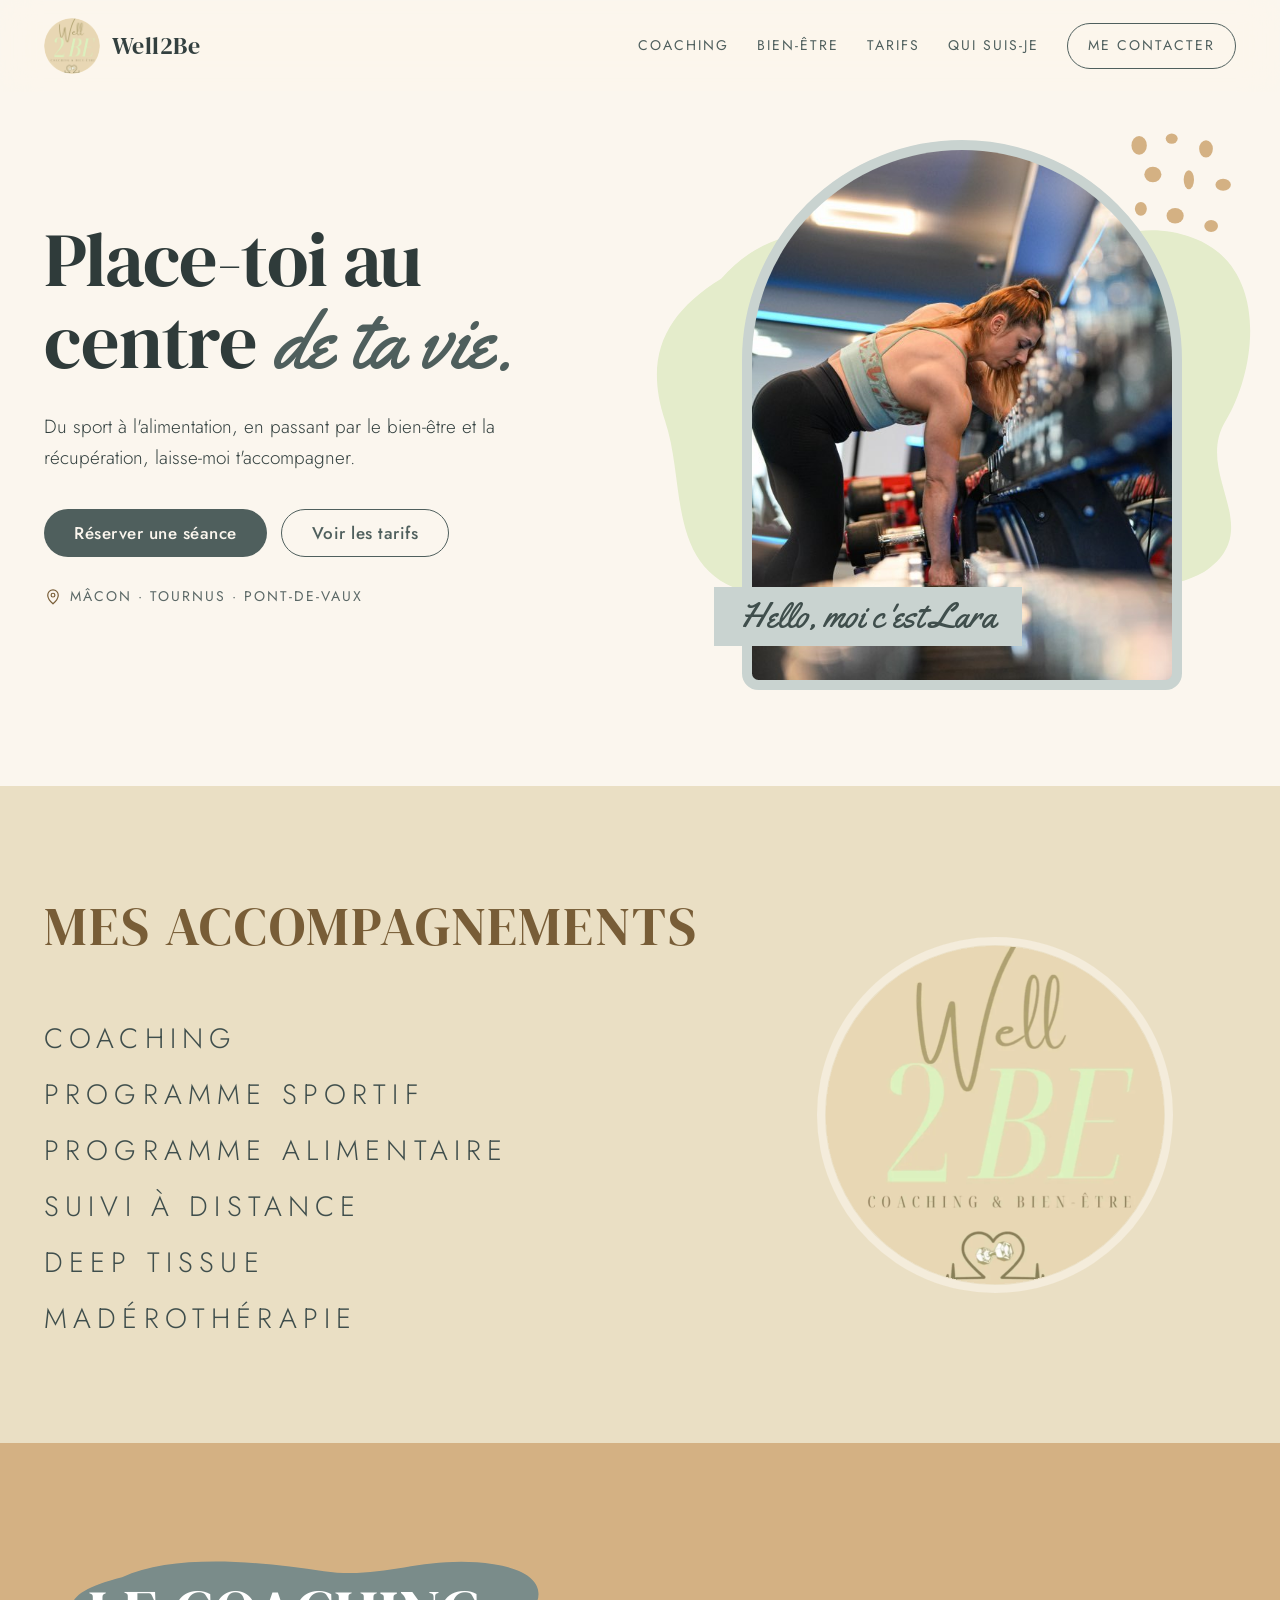
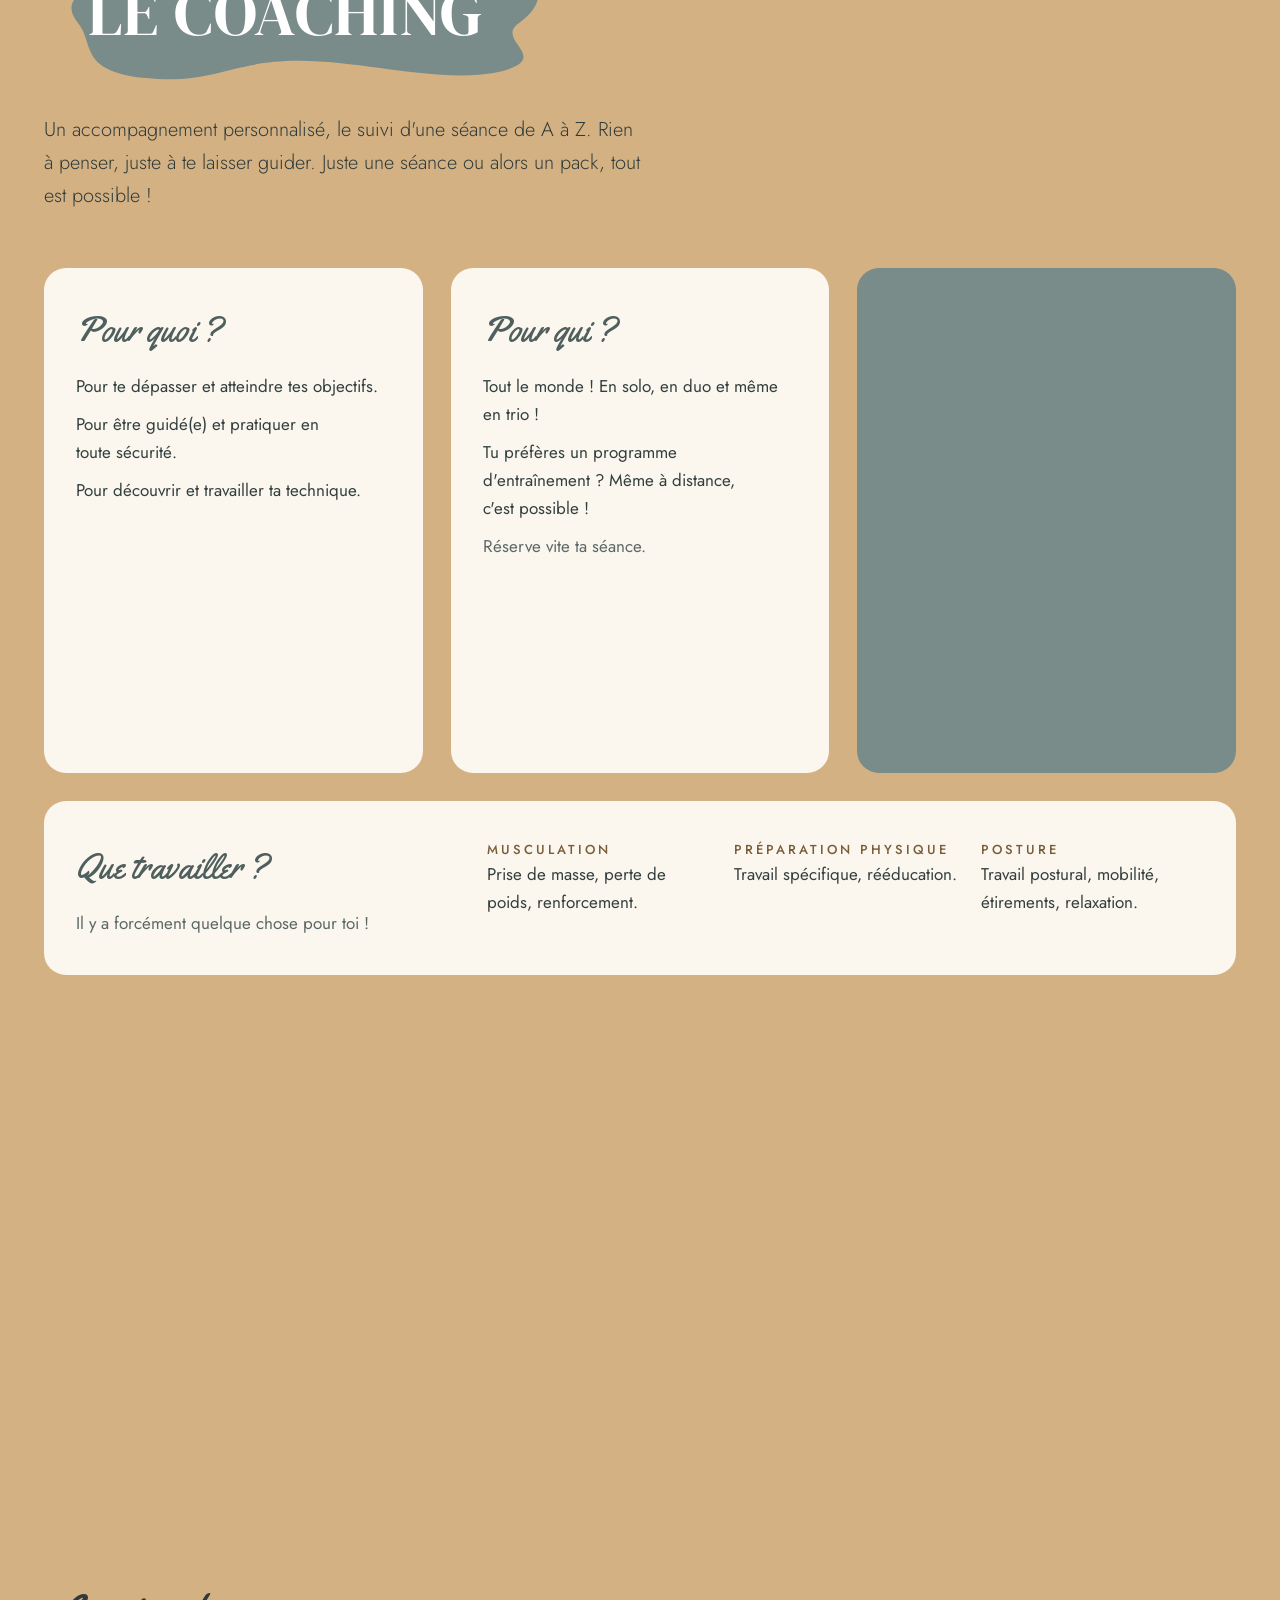
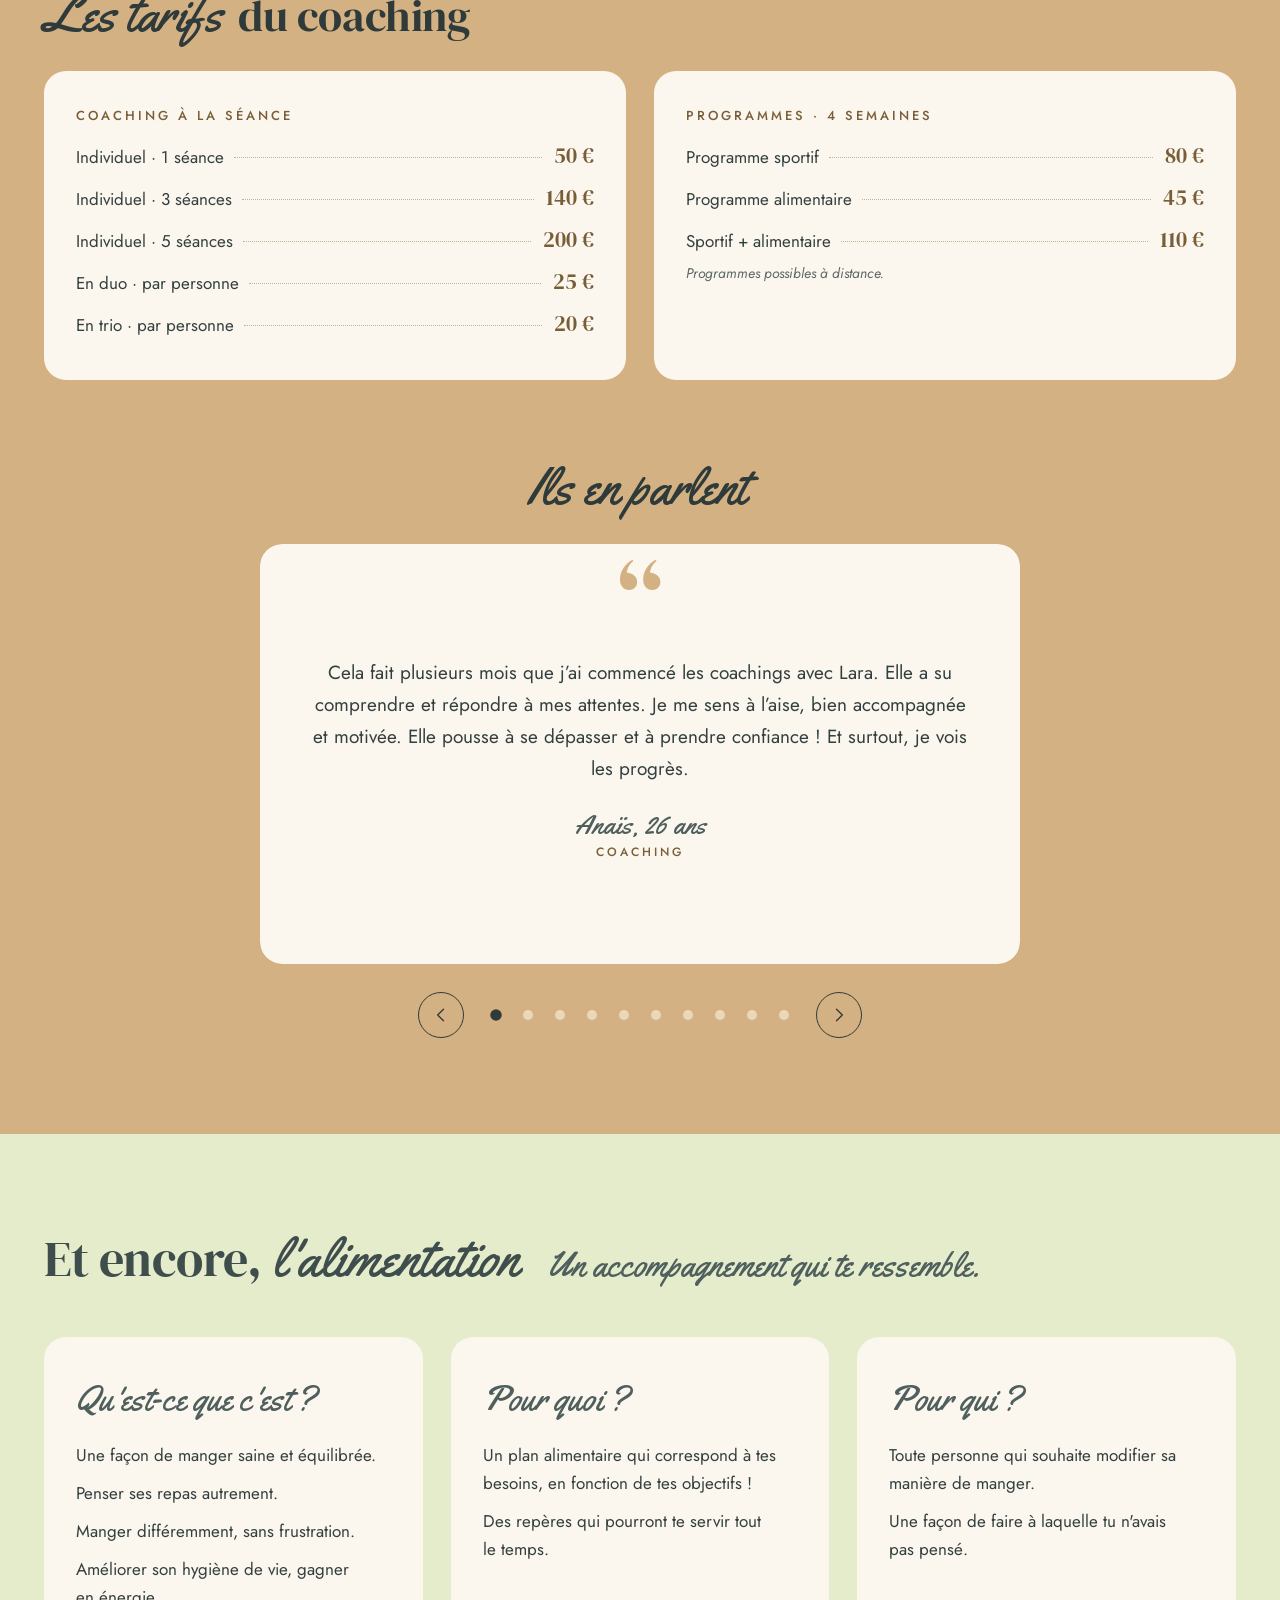
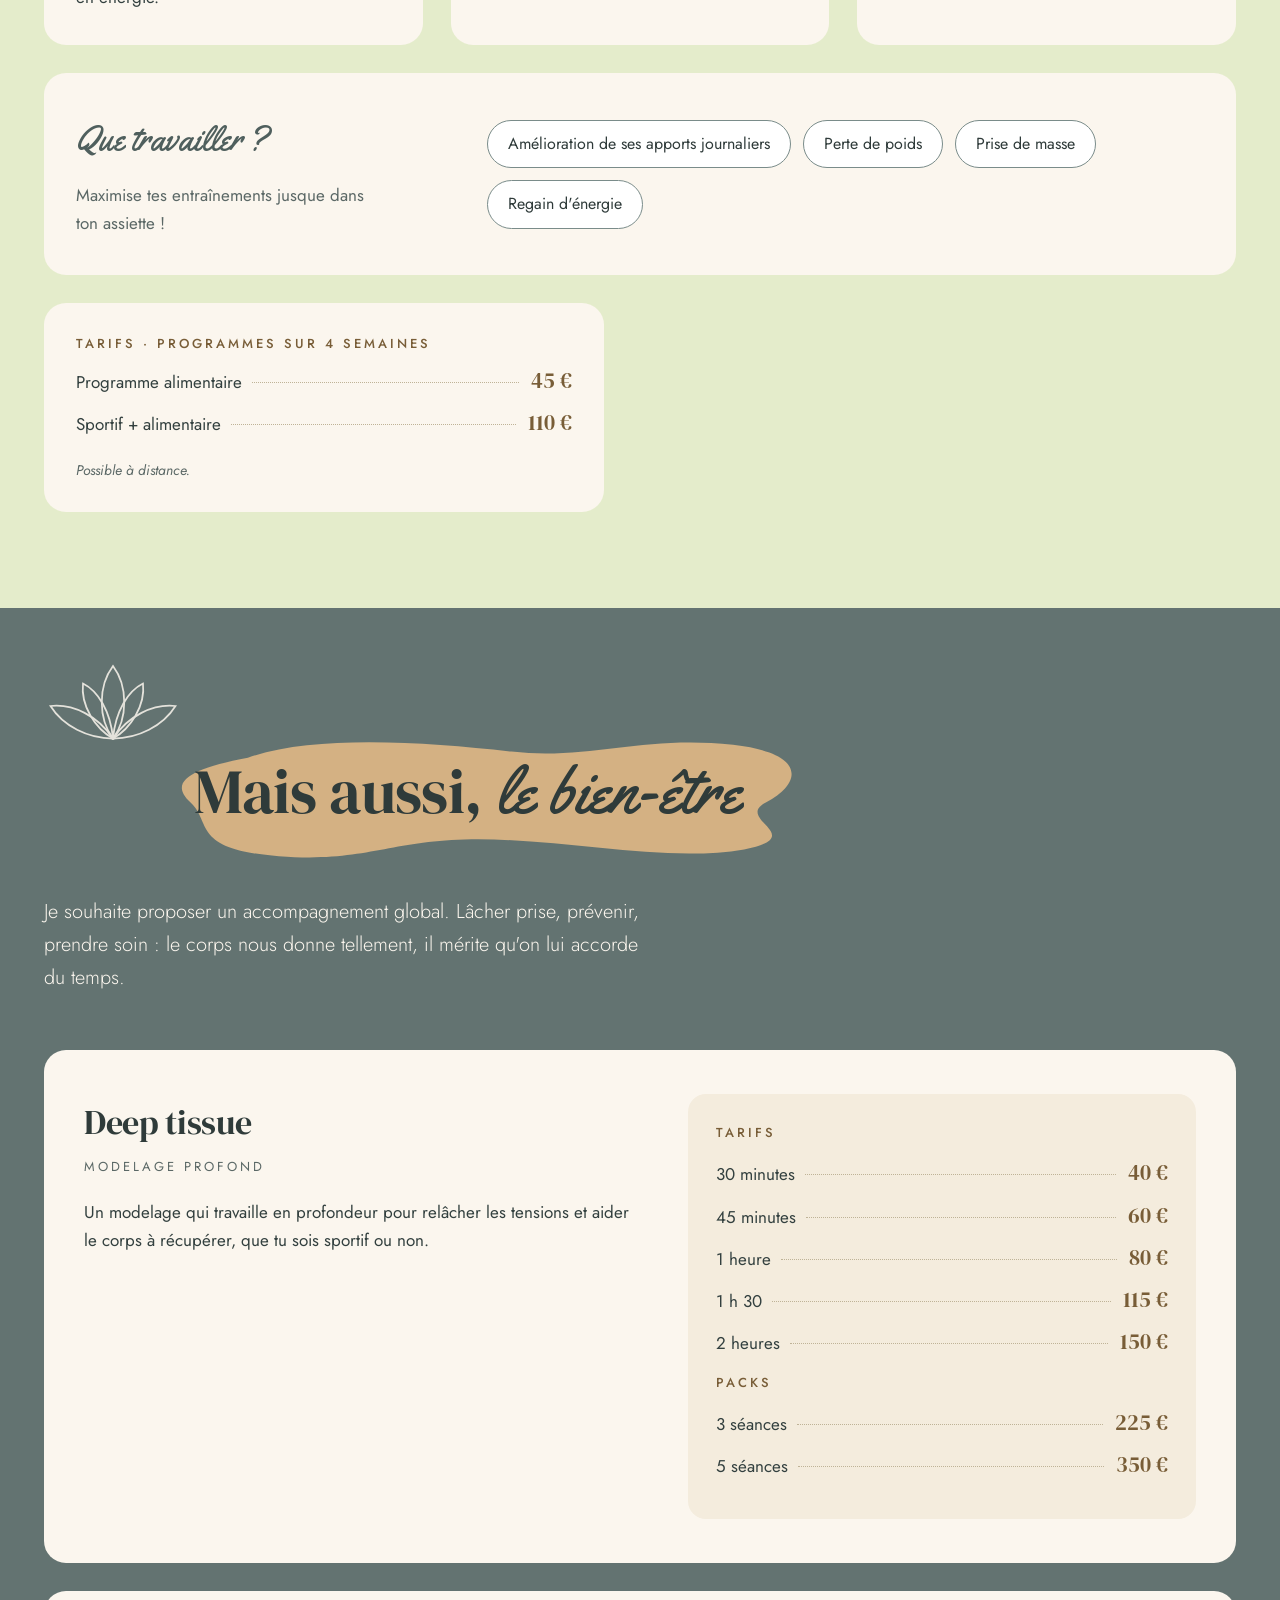
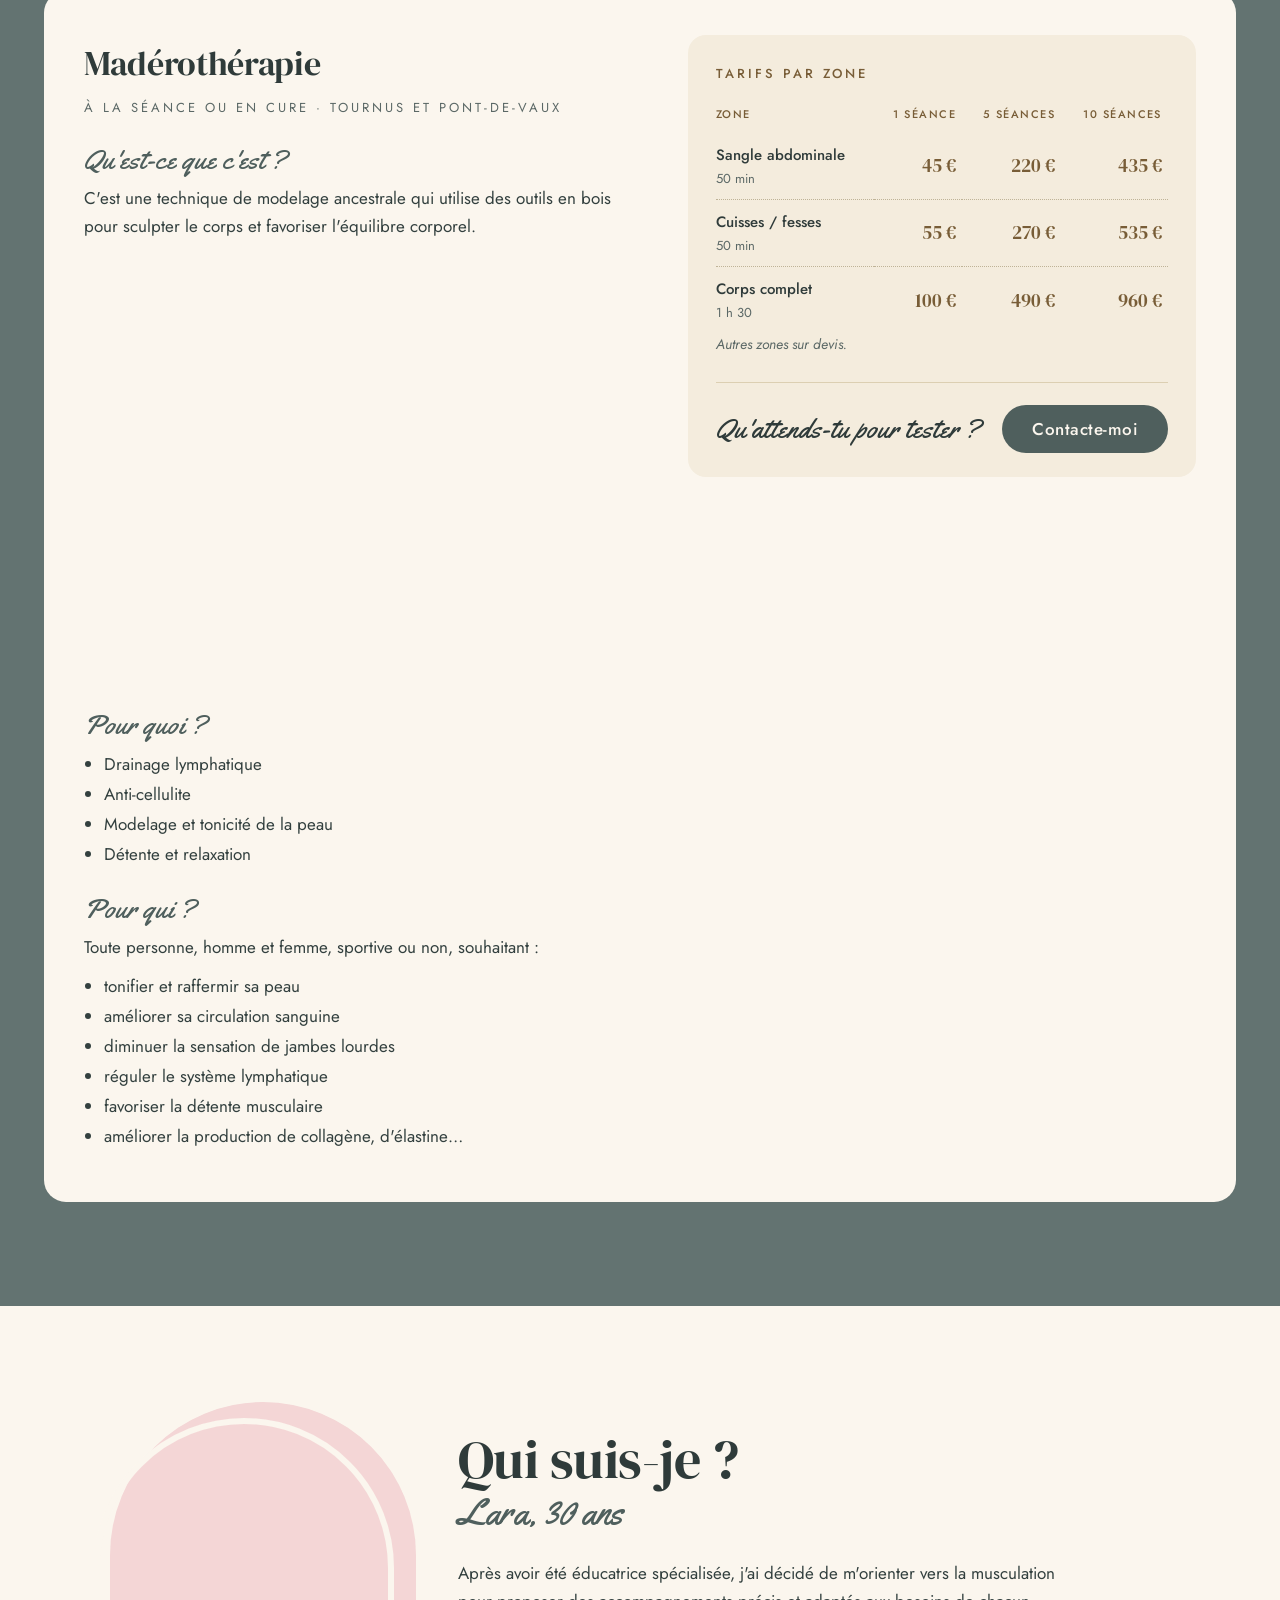
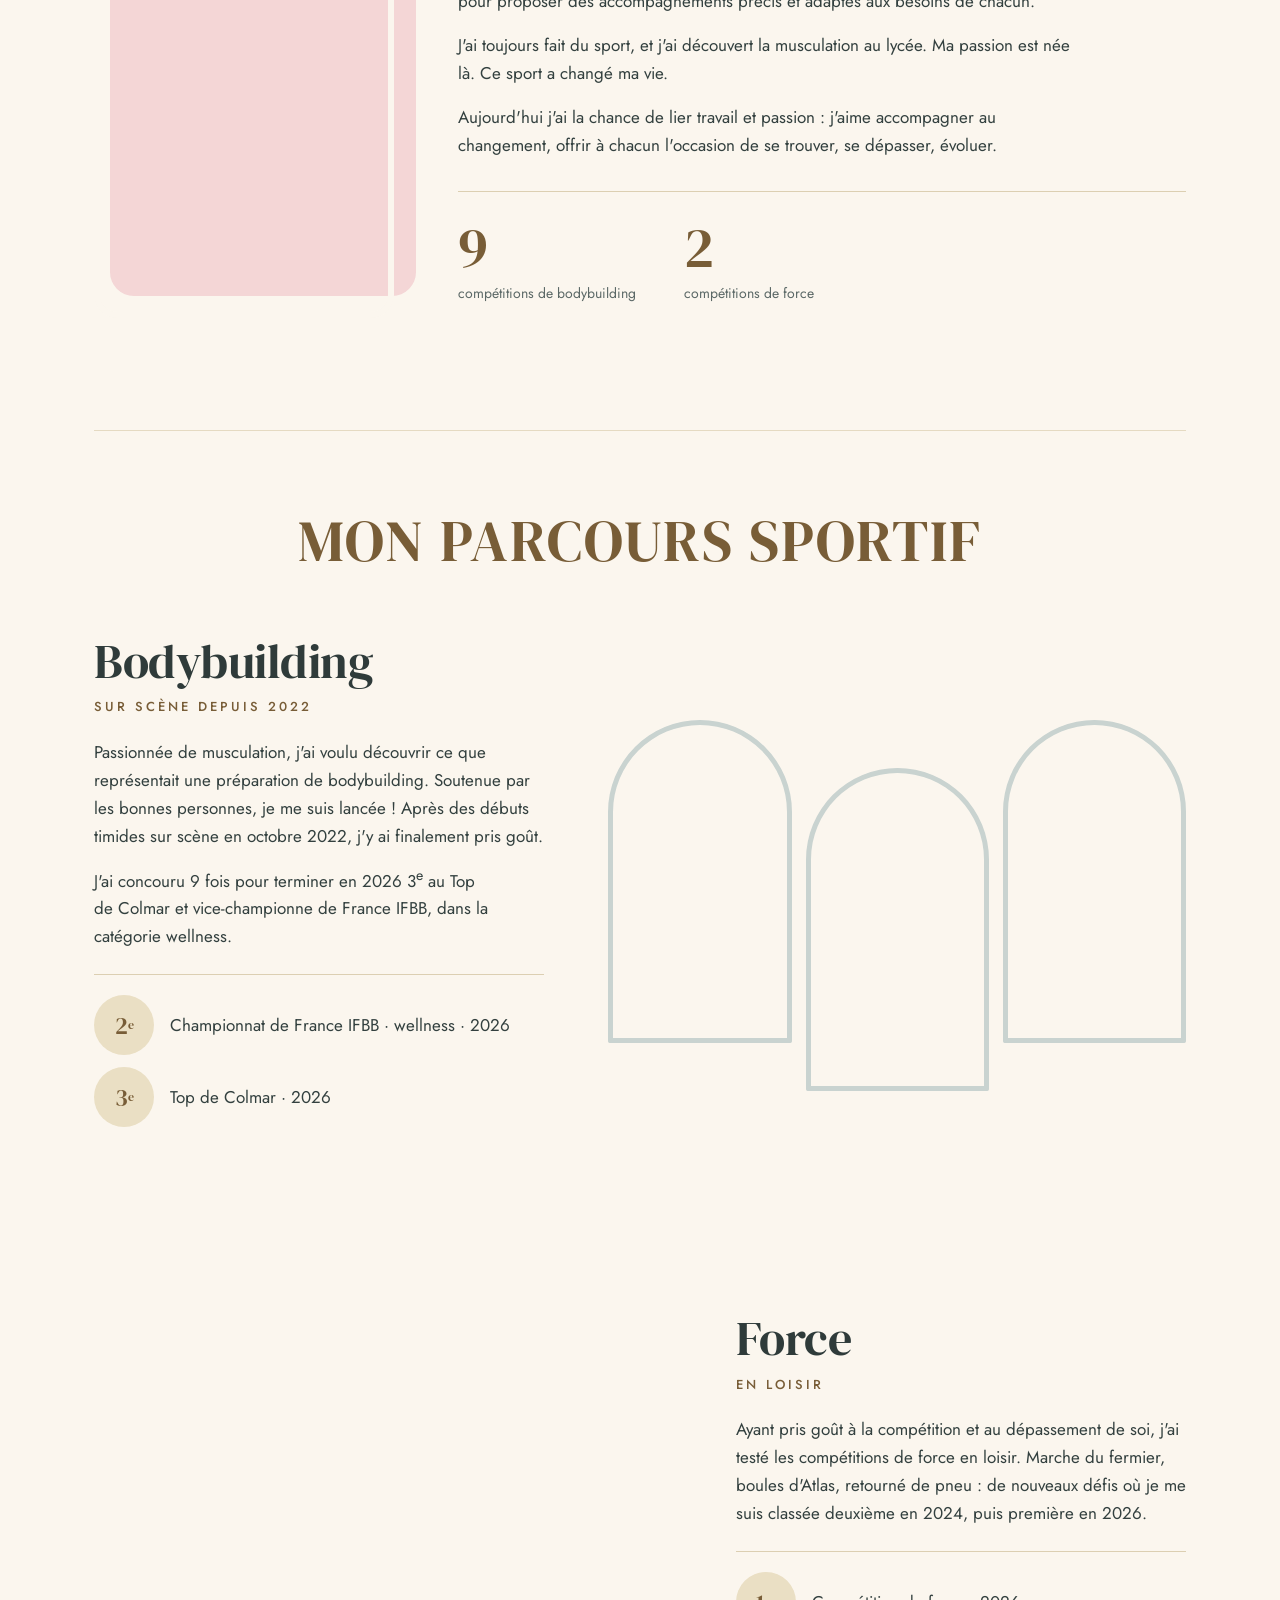
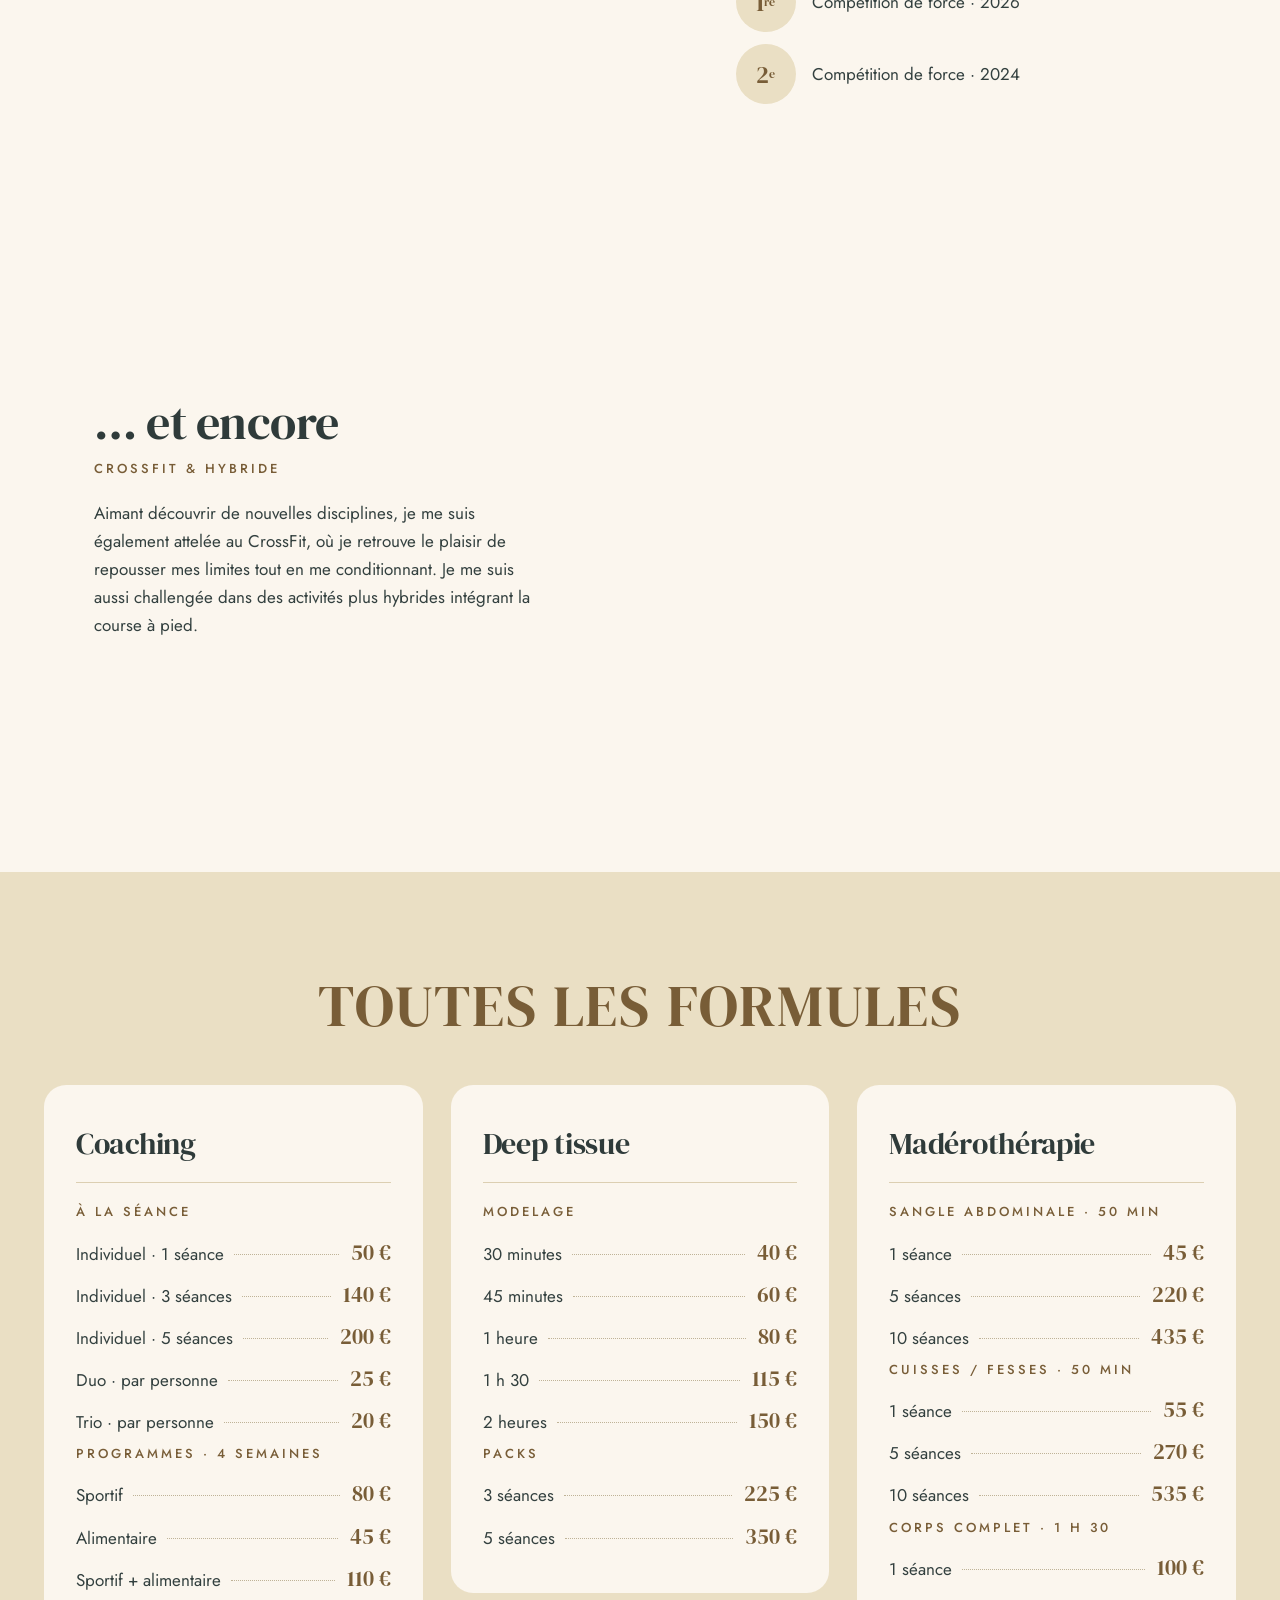
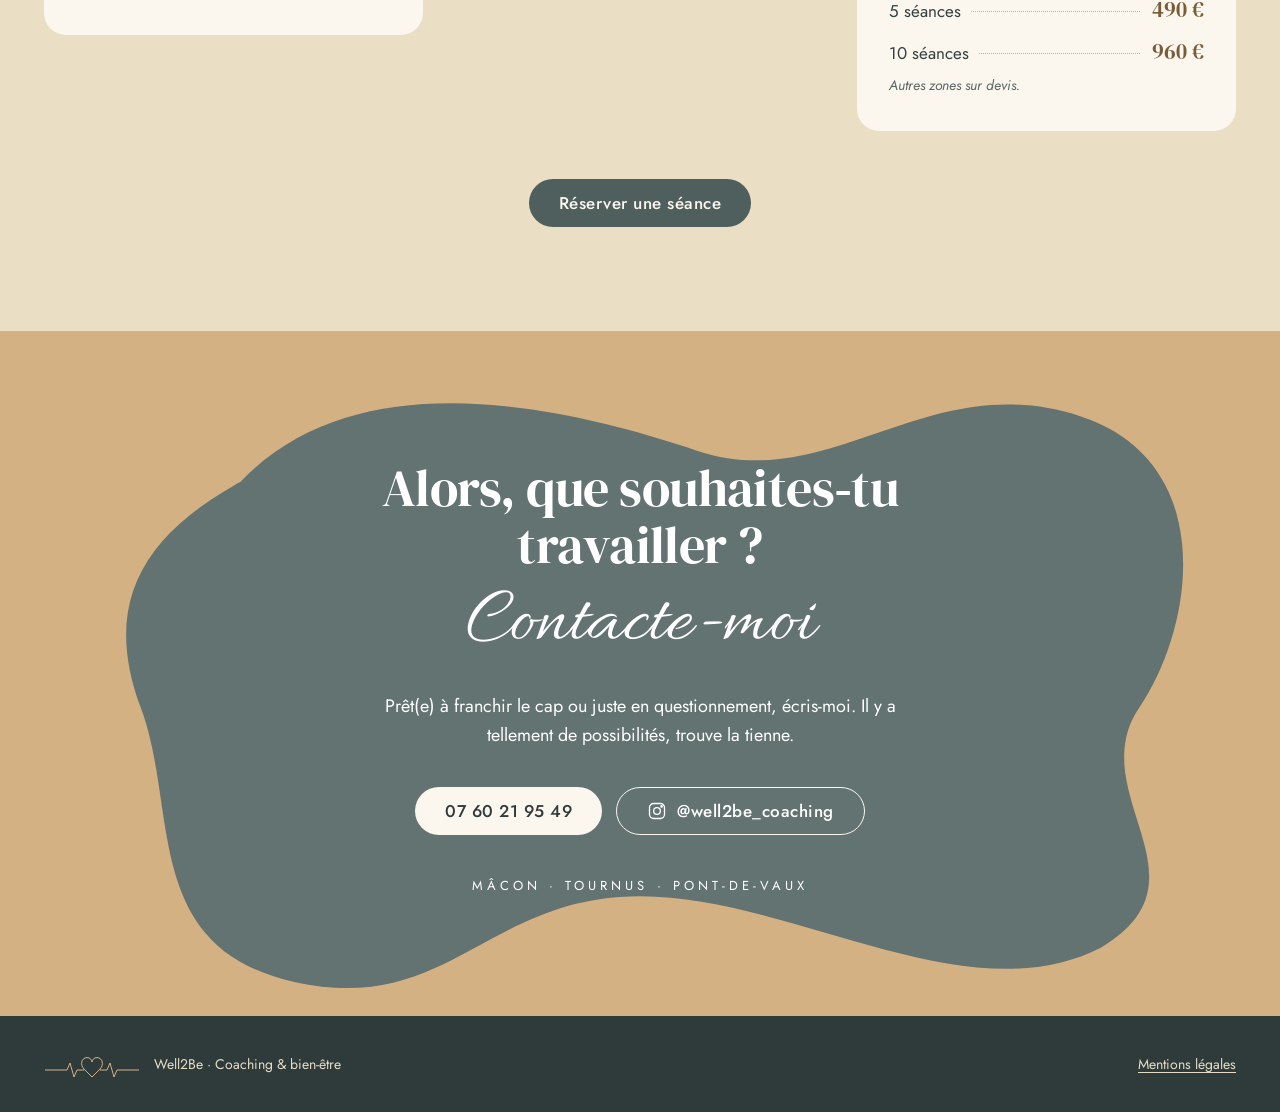
==== commit f6a31843: "Domaine well2becoaching.fr, téléphone et mentions légales Ajoute CNAME, robots.txt, sitemap.xml, URL" ====
--- a/index.html
+++ b/index.html
@@ -9,7 +9,10 @@
 <meta name="description" content="Coaching sportif, programmes sportif et alimentaire, deep tissue et madérothérapie autour de Mâcon, Tournus et Pont-de-Vaux. Séances en solo, duo ou trio, et suivi à distance.">
 <meta property="og:title" content="Well2Be – Coaching &amp; bien-être">
 <meta property="og:description" content="Coaching sportif, alimentation, deep tissue et madérothérapie autour de Mâcon.">
-<meta property="og:image" content="images/logo.png">
+<meta property="og:image" content="https://well2becoaching.fr/images/logo.png">
+<meta property="og:url" content="https://well2becoaching.fr/">
+<meta property="og:locale" content="fr_FR">
+<link rel="canonical" href="https://well2becoaching.fr/">
 <meta property="og:type" content="website">
 <link rel="icon" type="image/png" href="images/favicon.png">
 <meta name="theme-color" content="#FBF6EE">
@@ -520,8 +523,8 @@
     <p class="contact-script">Contacte-moi</p>
     <p class="contact-intro">Prêt(e) à franchir le cap ou juste en questionnement, écris-moi. Il y a tellement de possibilités, trouve la tienne.</p>
     <div class="boutons">
-      <!-- A REMPLACER : numéro de Lara (dans le lien tel: et dans le texte) -->
-      <a href="tel:+33600000000" class="btn btn-clair">[NUMÉRO DE TÉLÉPHONE]</a>
+      <!-- Téléphone de Lara : changer le lien tel: ET le texte -->
+      <a href="tel:+33760219549" class="btn btn-clair">07 60 21 95 49</a>
       <a href="https://www.instagram.com/well2be_coaching/" class="btn btn-contour-clair" target="_blank" rel="noopener noreferrer">
         <svg aria-hidden="true" viewBox="0 0 24 24" fill="none" stroke="currentColor" stroke-width="1.6"><rect x="3" y="3" width="18" height="18" rx="5"/><circle cx="12" cy="12" r="4"/><circle cx="17.5" cy="6.5" r="0.8" fill="currentColor"/></svg>
         @well2be_coaching
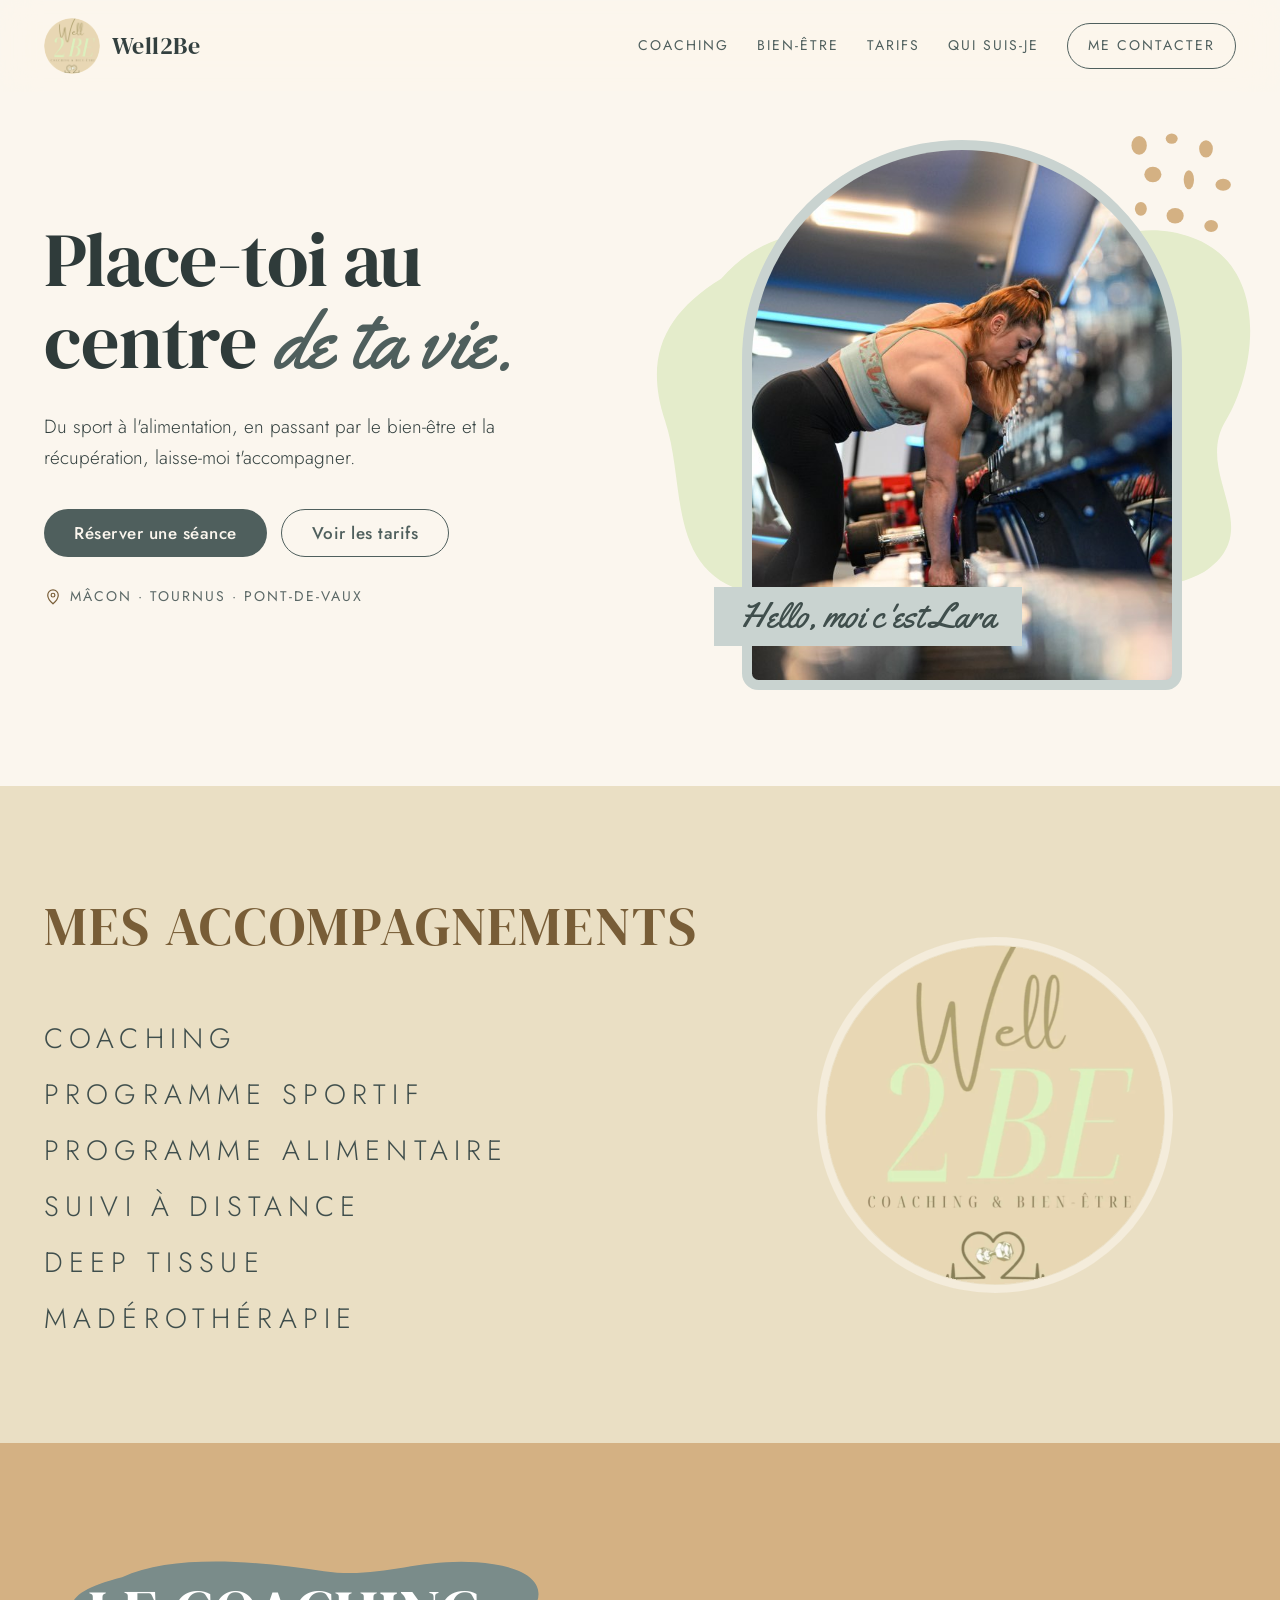
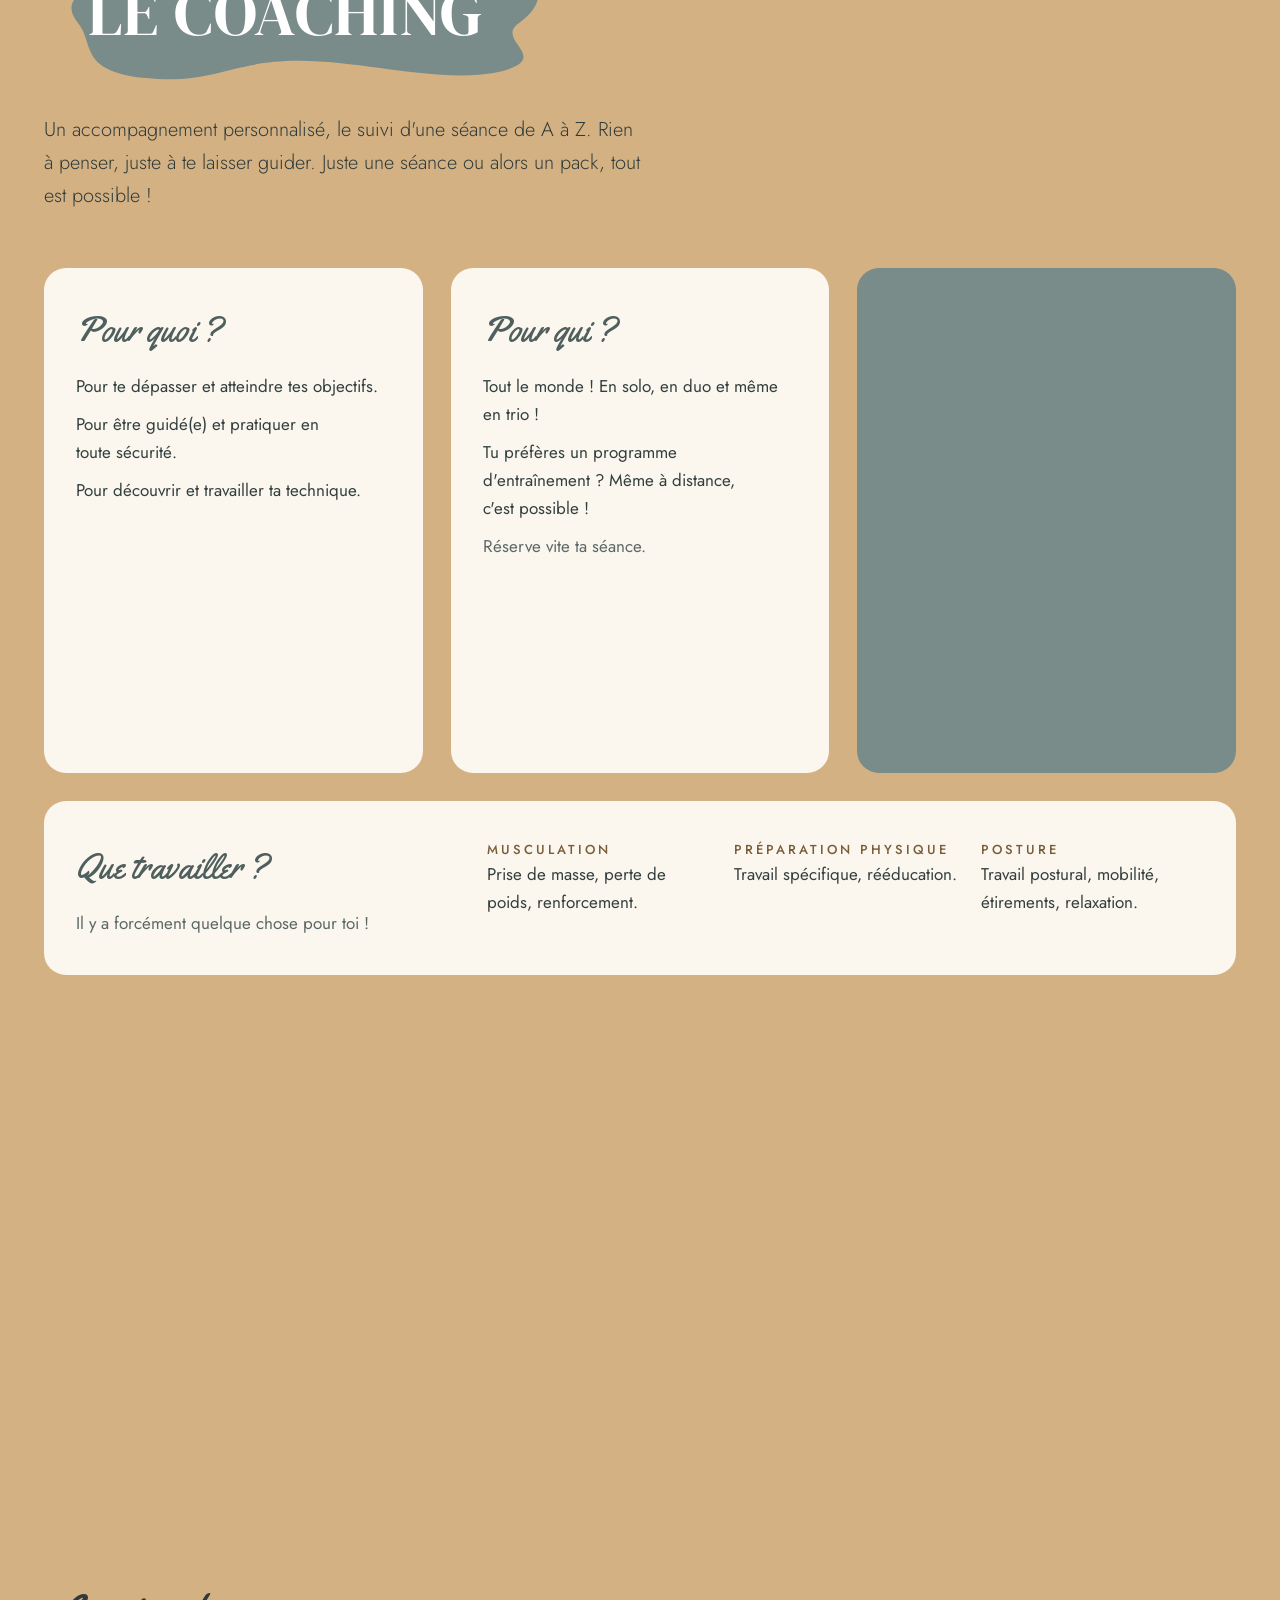
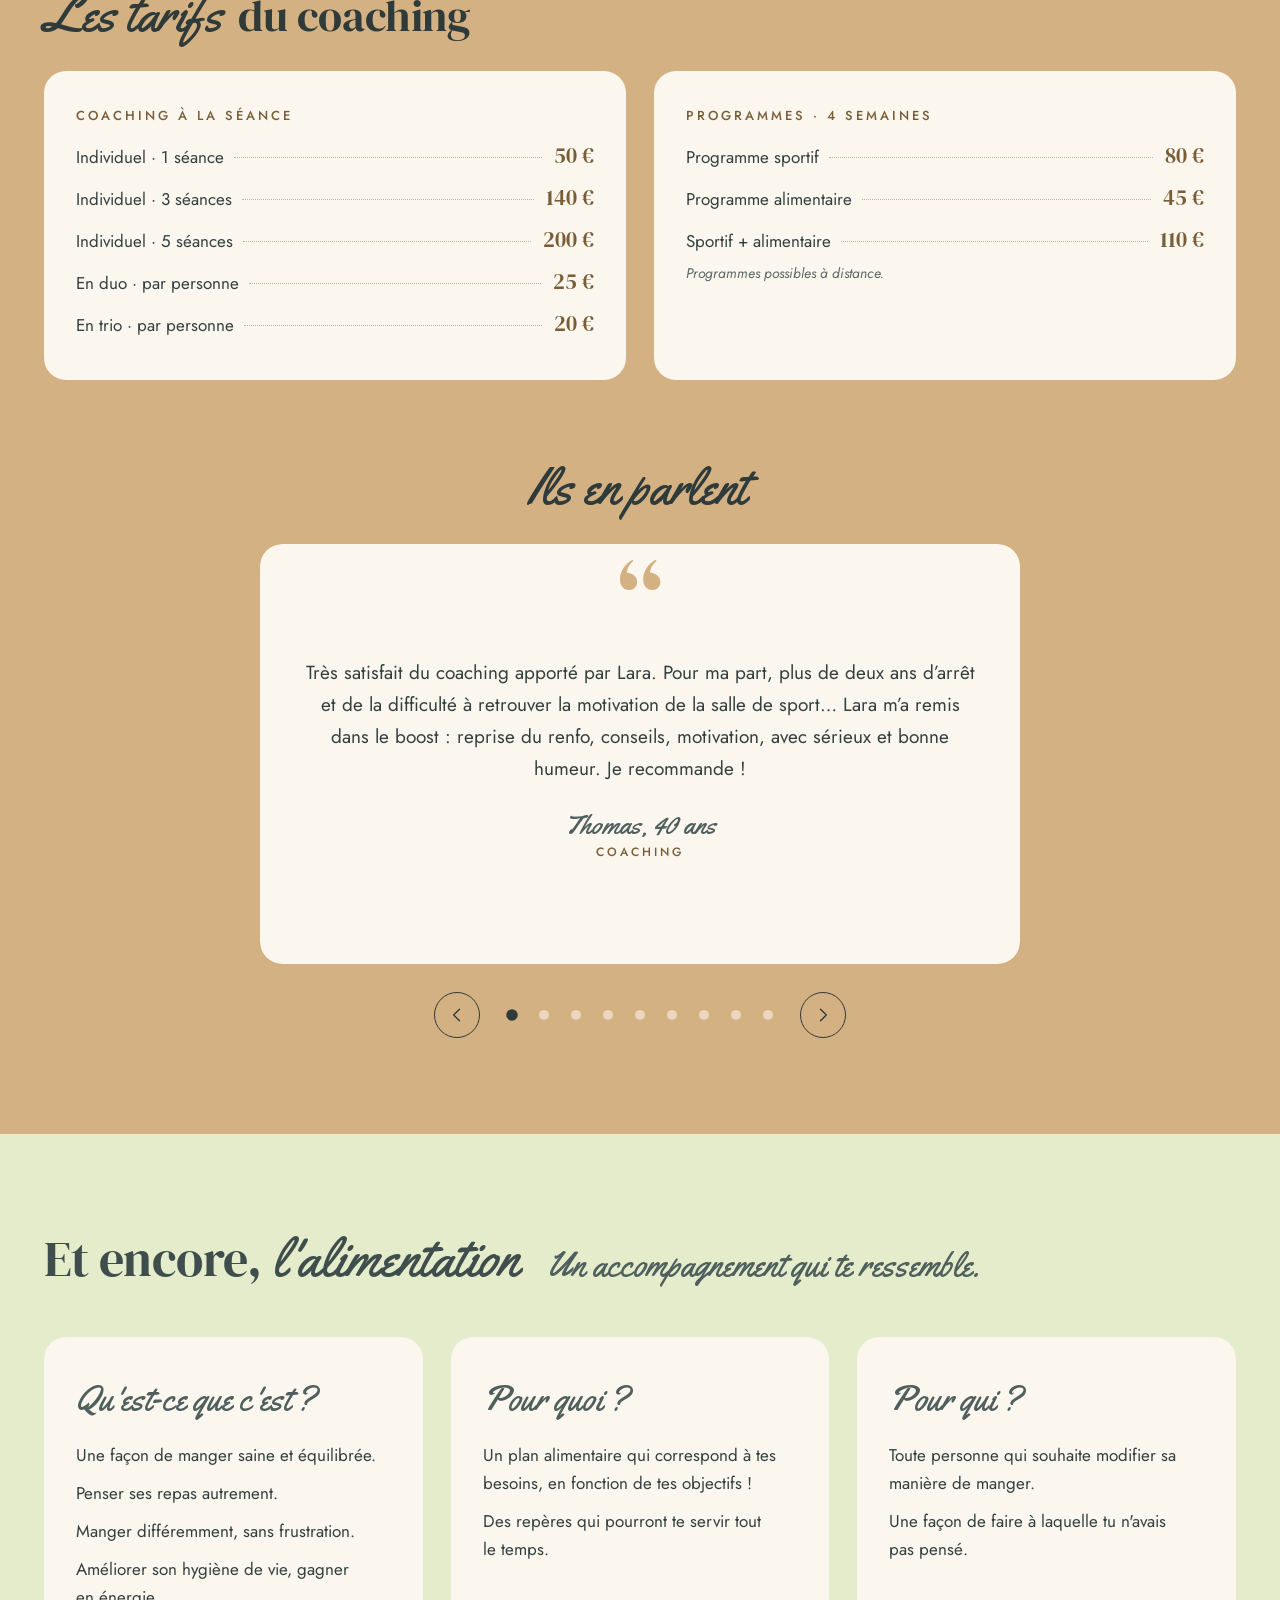
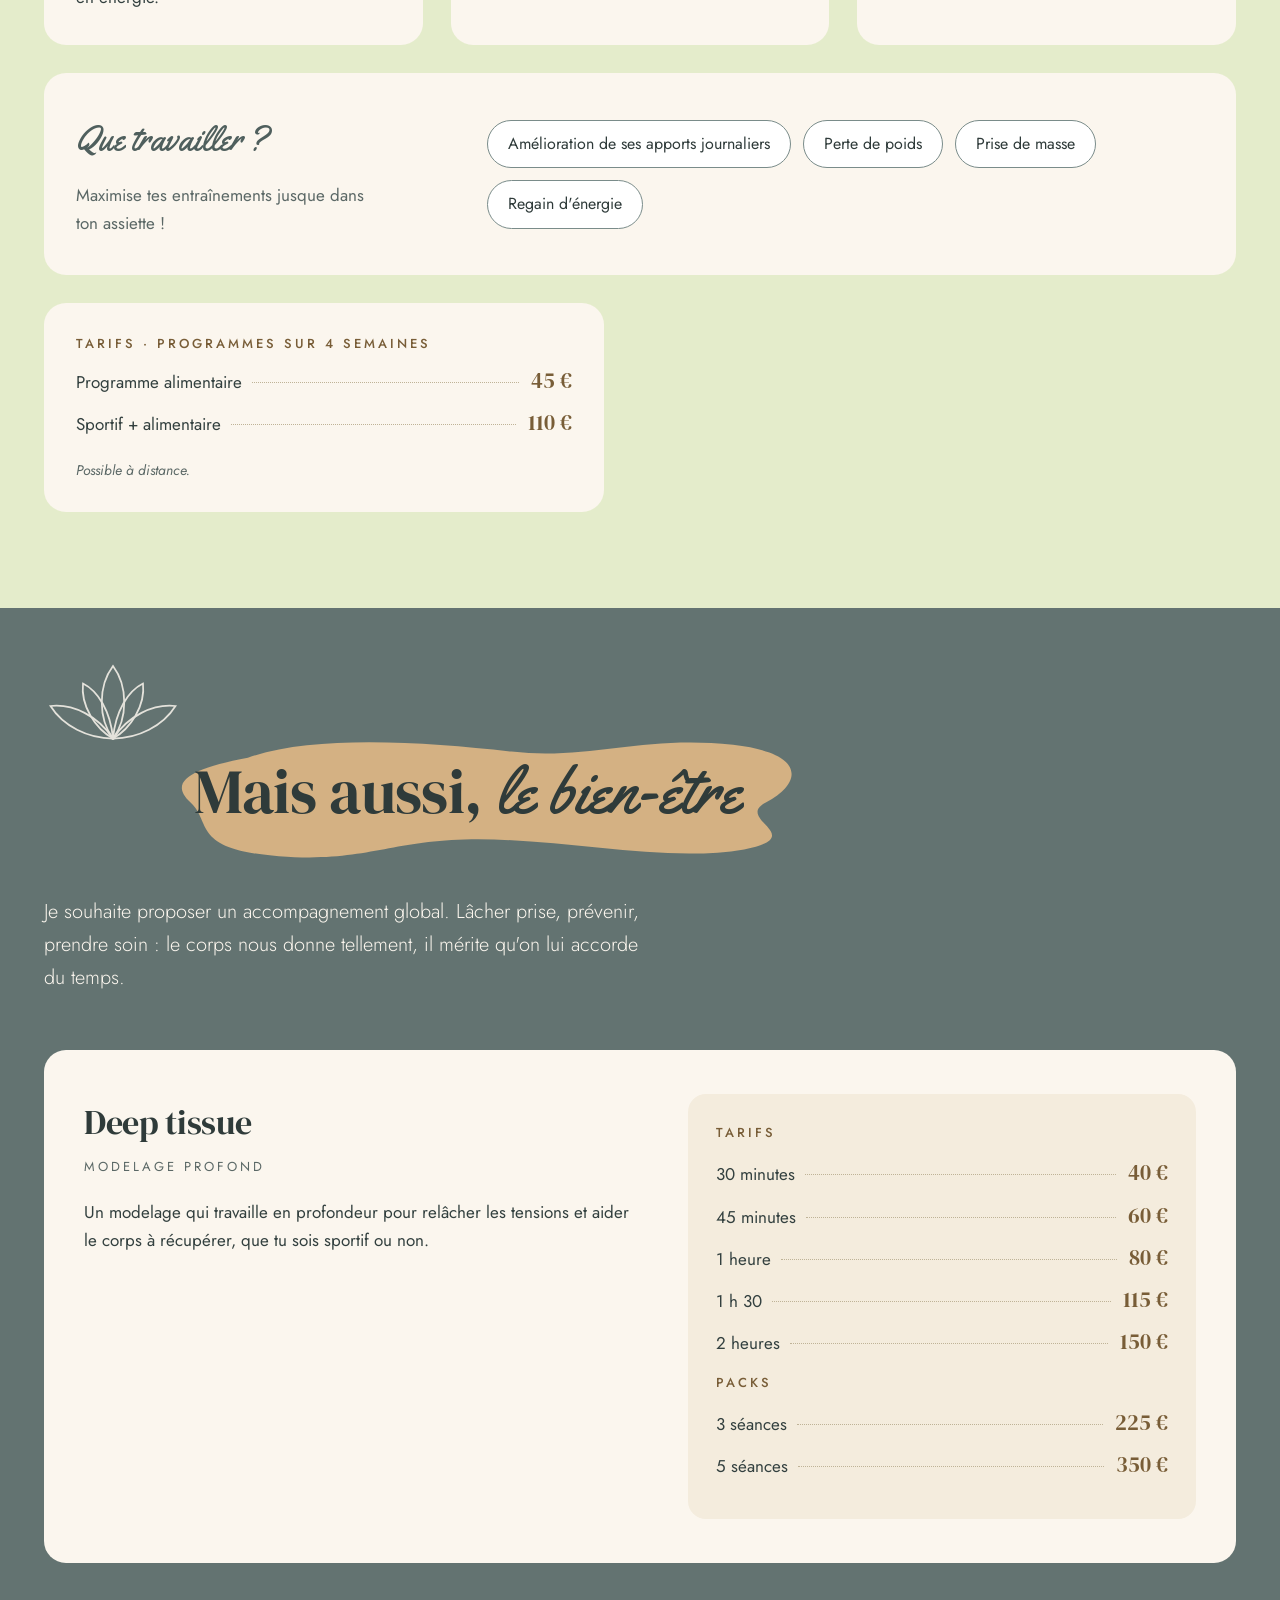
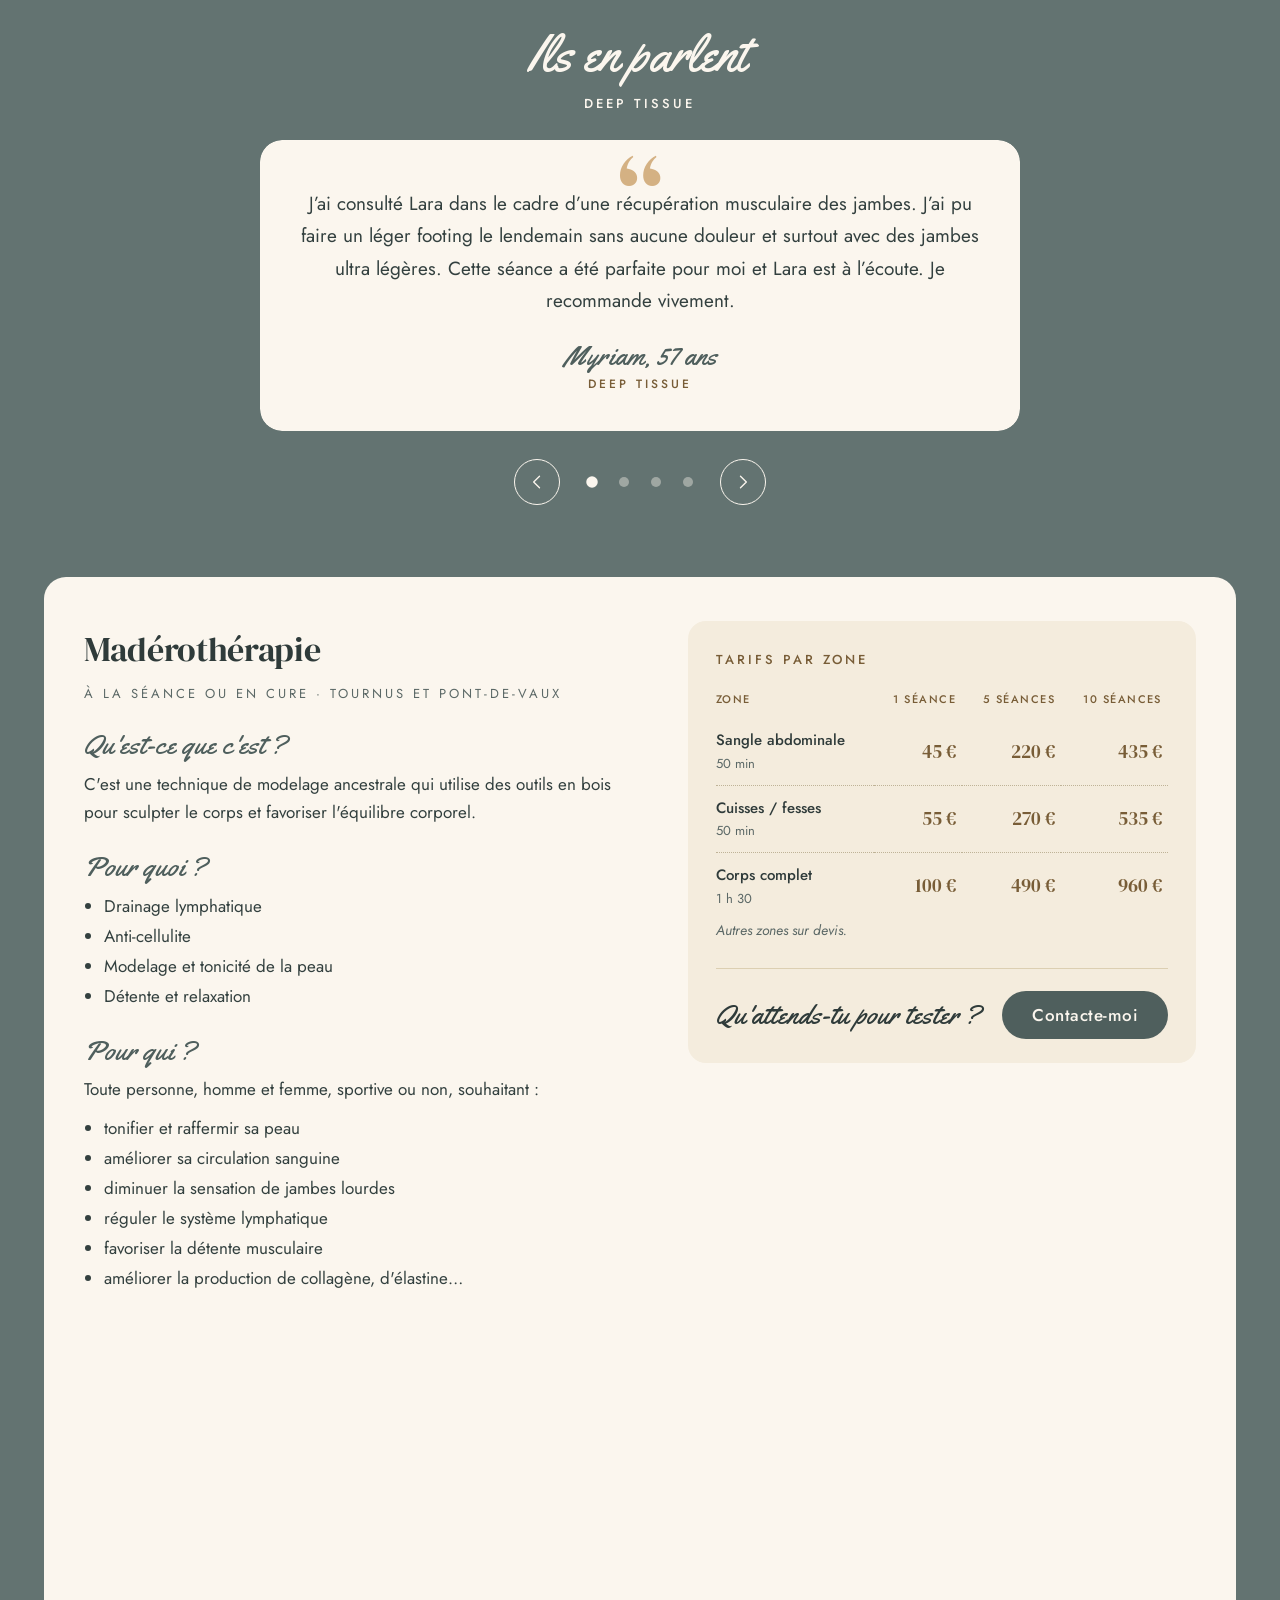
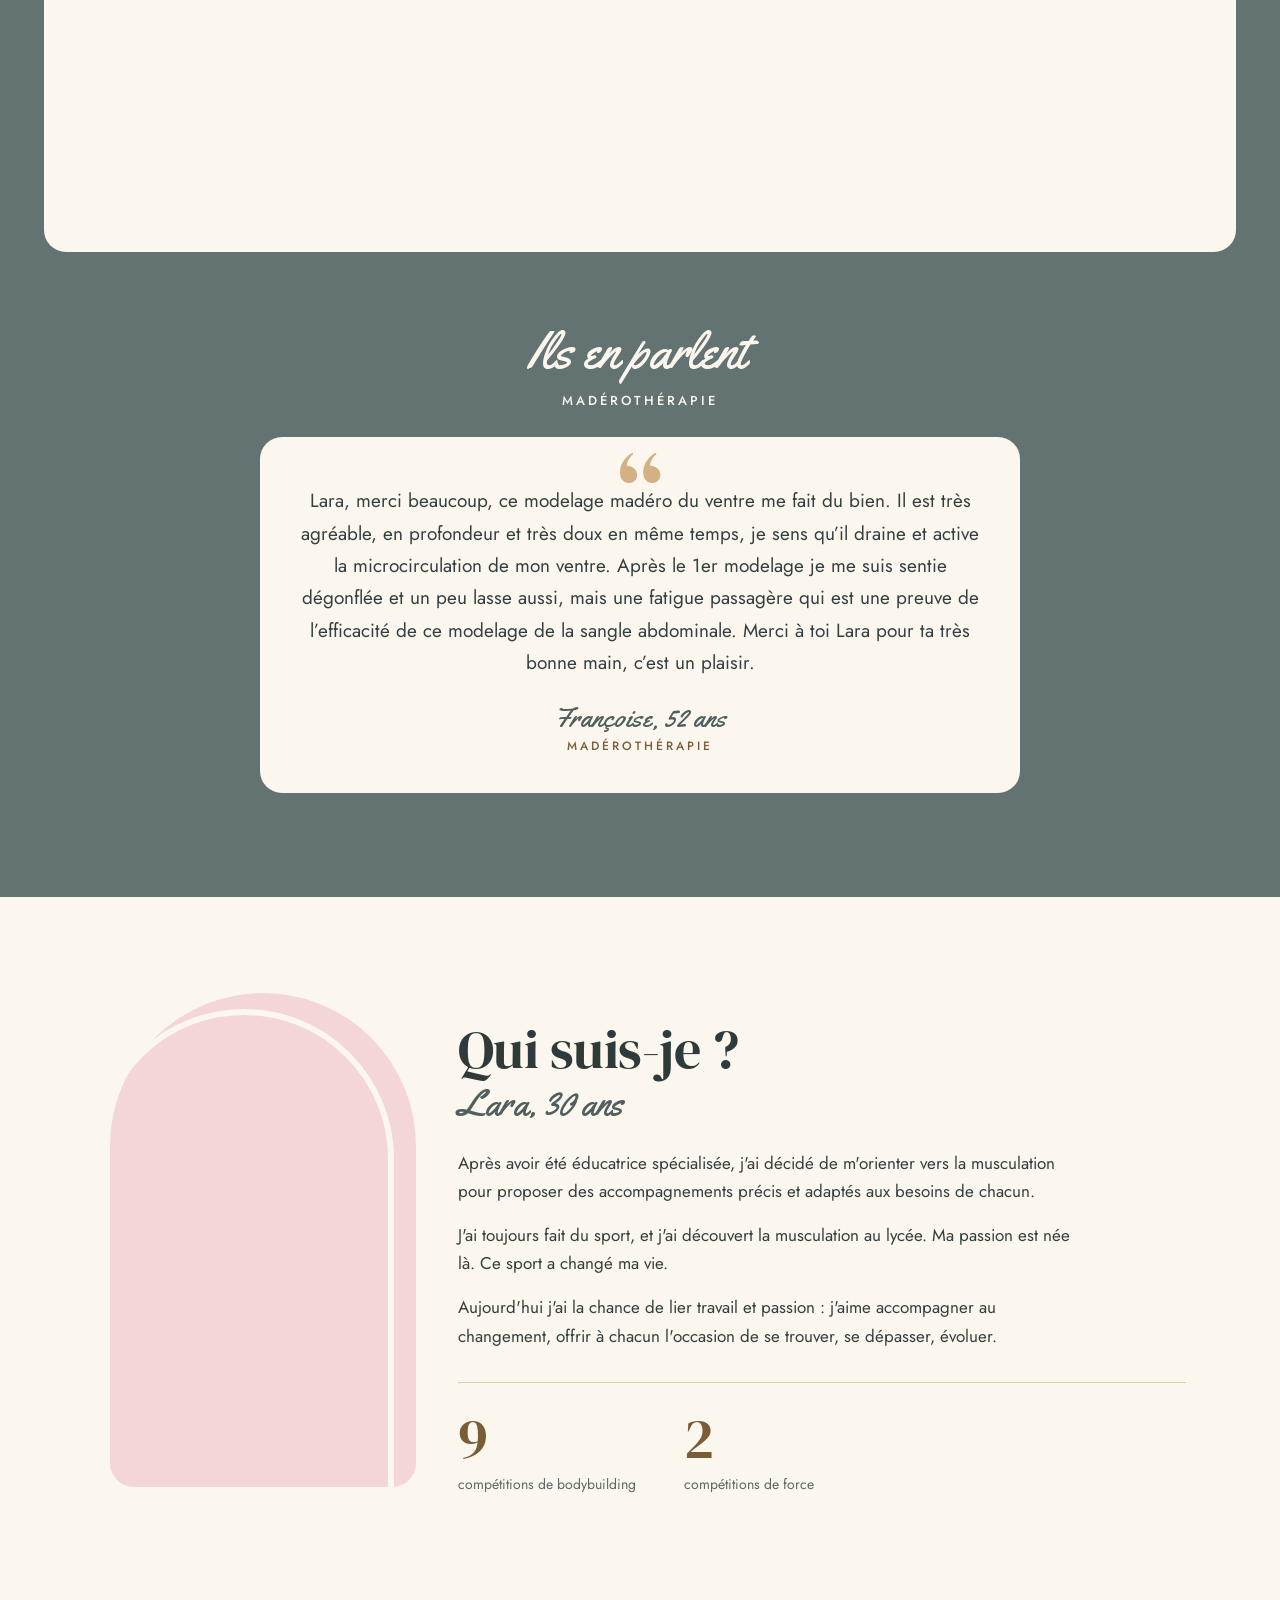
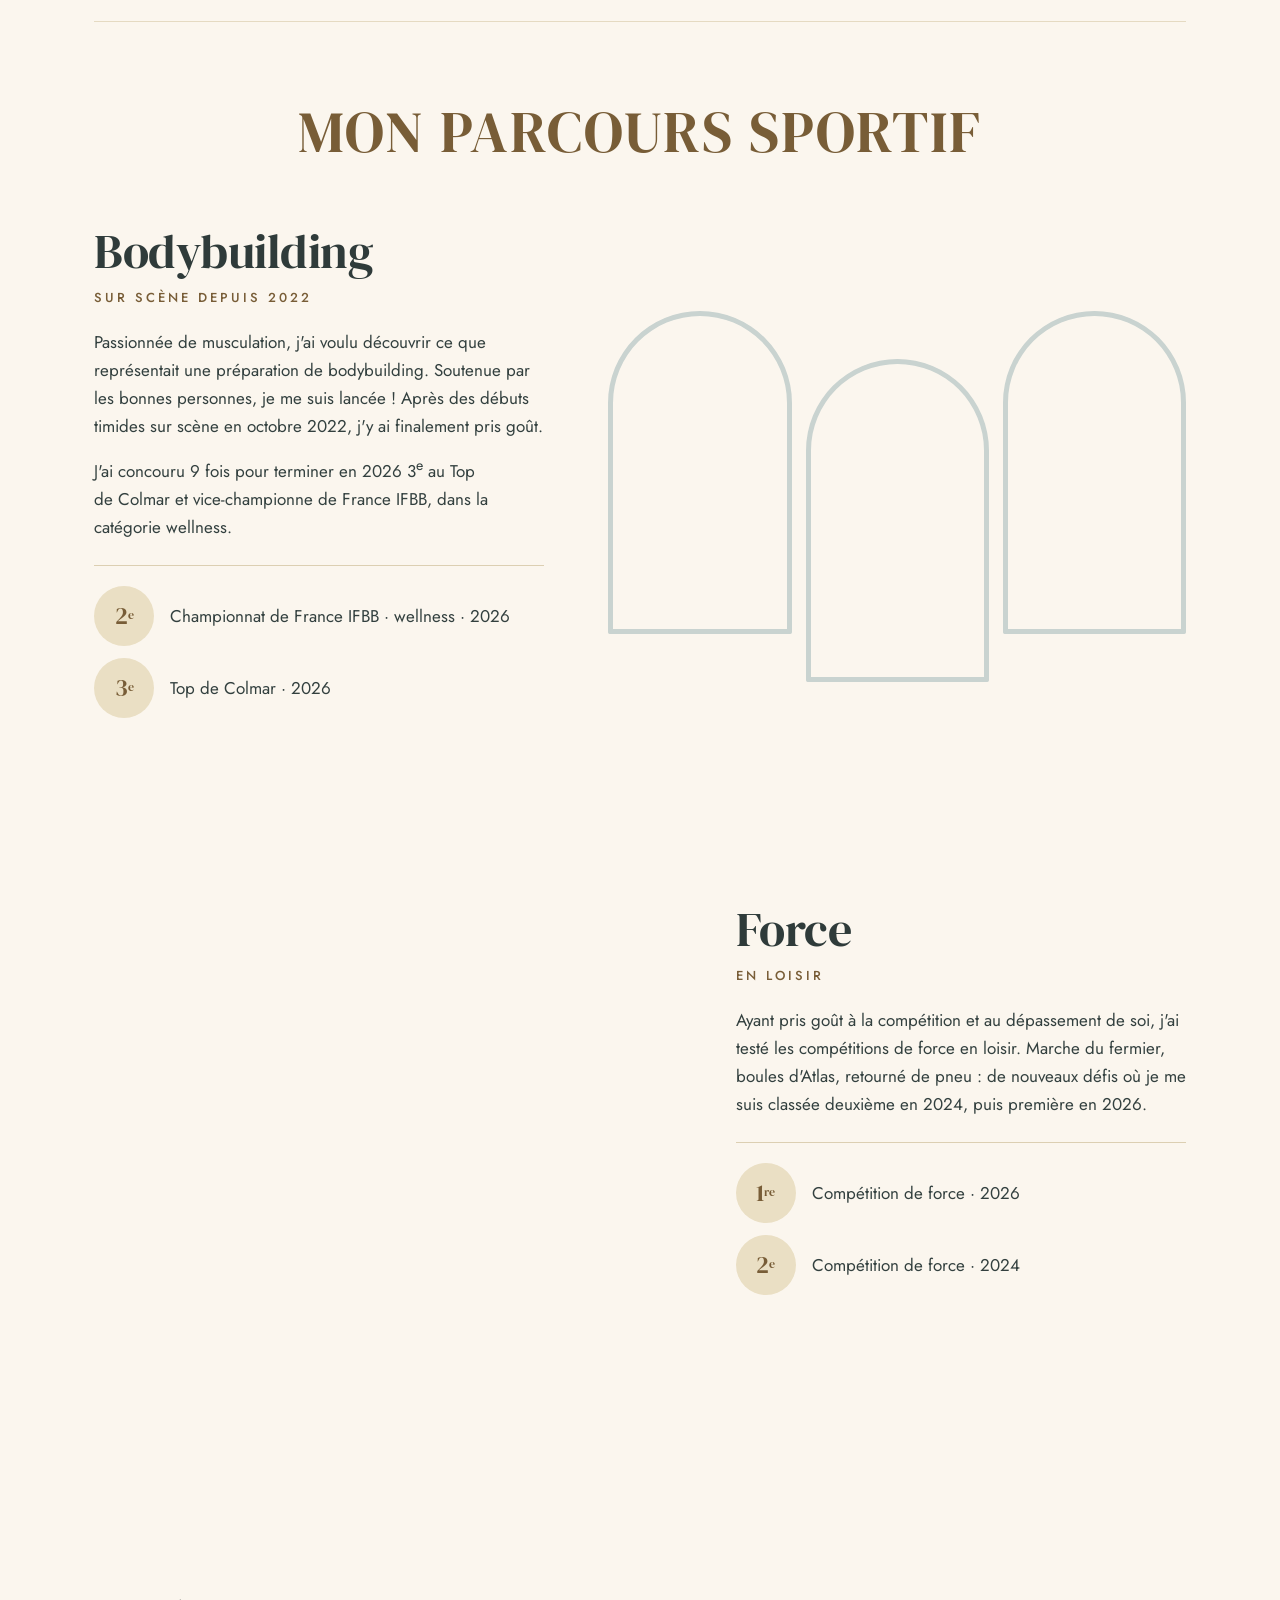
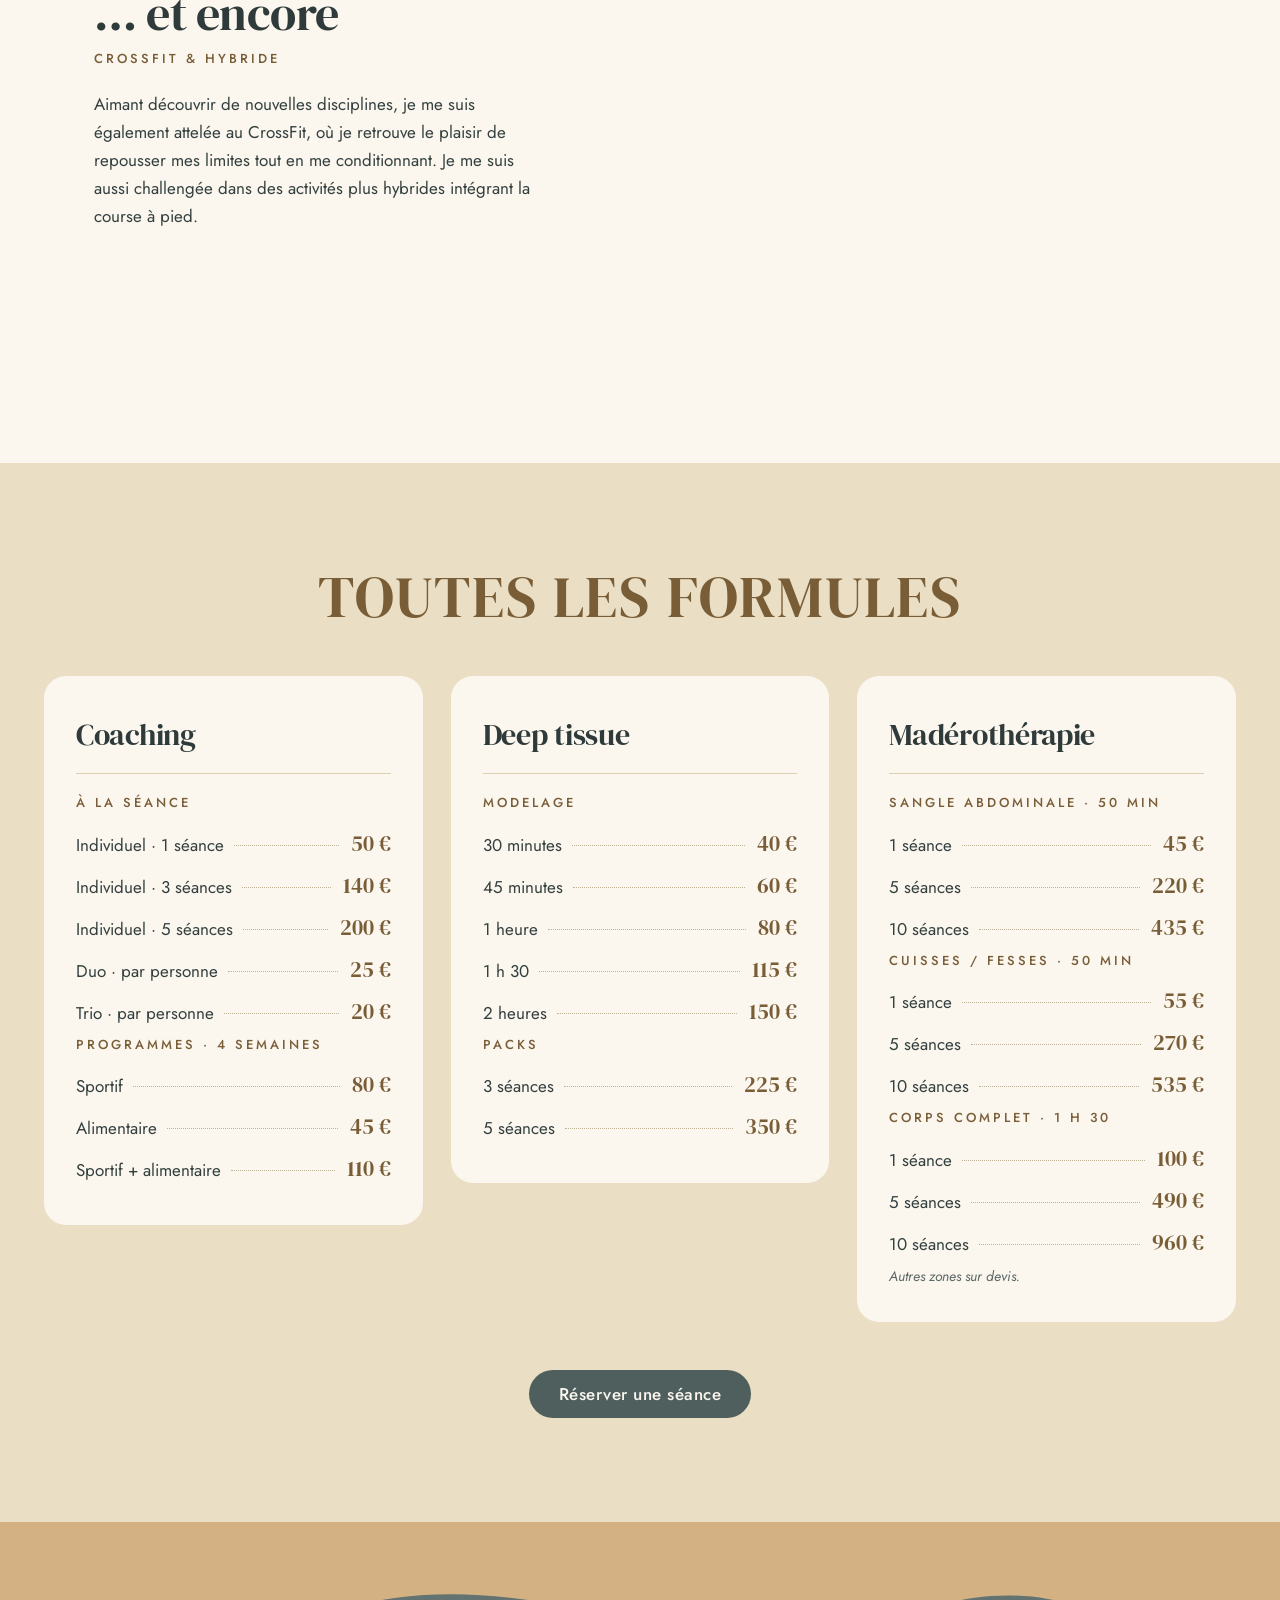
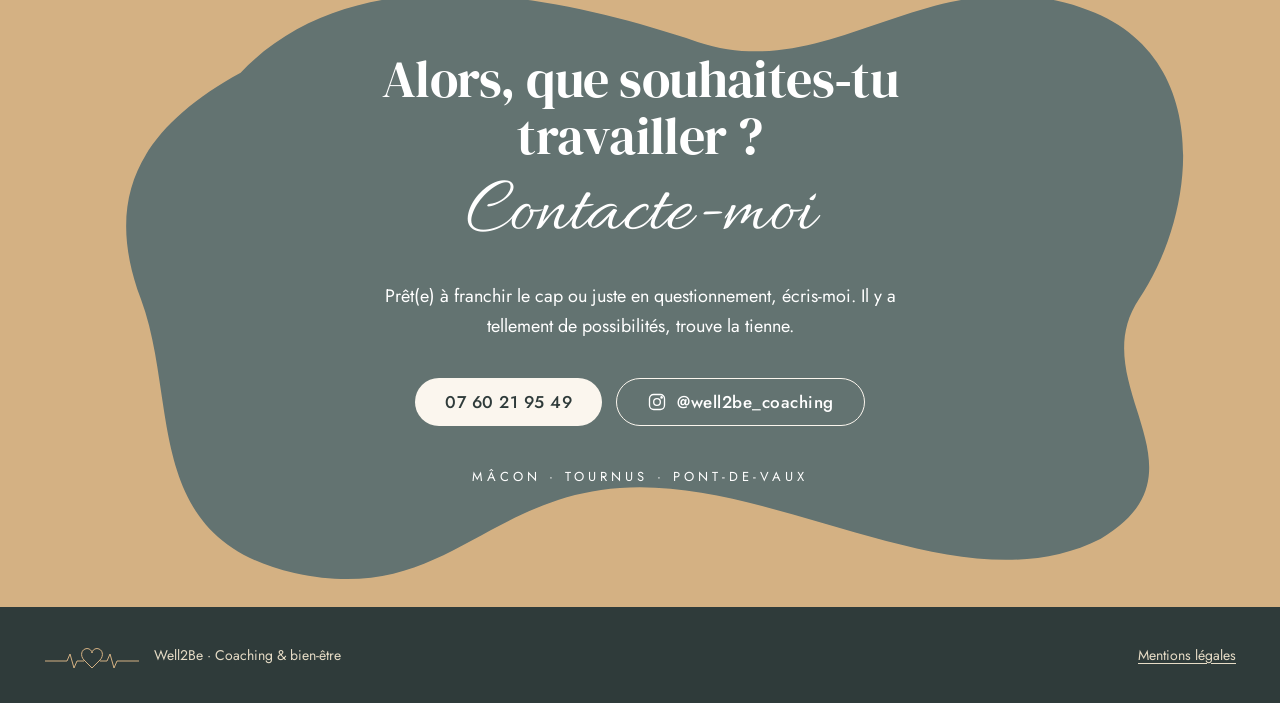
==== commit 8b9dcf21: "Avis par partie (coaching, deep tissue, madérothérapie) et galerie madéro - 4 nouveaux avis coaching" ====
--- a/index.html
+++ b/index.html
@@ -167,45 +167,41 @@
       </div>
     </div>
 
-    <!-- Témoignages -->
-    <section class="temoignages" aria-roledescription="carrousel" aria-label="Témoignages">
+    <!-- Témoignages coaching -->
+    <section class="temoignages" aria-roledescription="carrousel" aria-label="Témoignages coaching">
       <h3 class="titre-tarifs"><span class="script">Ils en parlent</span></h3>
       <div class="temoins-piste" aria-live="off">
         <figure class="temoin" aria-roledescription="diapositive">
+          <blockquote><p>Très satisfait du coaching apporté par Lara. Pour ma part, plus de deux ans d’arrêt et de la difficulté à retrouver la motivation de la salle de sport… Lara m’a remis dans le boost&nbsp;: reprise du renfo, conseils, motivation, avec sérieux et bonne humeur. Je recommande&nbsp;!</p></blockquote>
+          <figcaption><span class="temoin-nom">Thomas, 40 ans</span><span class="temoin-presta">Coaching</span></figcaption>
+        </figure>
+        <figure class="temoin" aria-roledescription="diapositive">
           <blockquote><p>Cela fait plusieurs mois que j’ai commencé les coachings avec Lara. Elle a su comprendre et répondre à mes attentes. Je me sens à l’aise, bien accompagnée et motivée. Elle pousse à se dépasser et à prendre confiance&nbsp;! Et surtout, je vois les progrès.</p></blockquote>
           <figcaption><span class="temoin-nom">Anaïs, 26 ans</span><span class="temoin-presta">Coaching</span></figcaption>
         </figure>
         <figure class="temoin" aria-roledescription="diapositive">
-          <blockquote><p>J’ai consulté Lara dans le cadre d’une récupération musculaire des jambes. J’ai pu faire un léger footing le lendemain sans aucune douleur et surtout avec des jambes ultra légères. Cette séance a été parfaite pour moi et Lara est à l’écoute. Je recommande vivement.</p></blockquote>
-          <figcaption><span class="temoin-nom">Myriam, 57 ans</span><span class="temoin-presta">Deep tissue</span></figcaption>
-        </figure>
-        <figure class="temoin" aria-roledescription="diapositive">
-          <blockquote><p>Lara, merci beaucoup, ce modelage madéro du ventre me fait du bien. Il est très agréable, en profondeur et très doux en même temps, je sens qu’il draine et active la microcirculation de mon ventre. Après le 1er modelage je me suis sentie dégonflée et un peu lasse aussi, mais une fatigue passagère qui est une preuve de l’efficacité de ce modelage de la sangle abdominale. Merci à toi Lara pour ta très bonne main, c’est un plaisir.</p></blockquote>
-          <figcaption><span class="temoin-nom">Françoise, 52 ans</span><span class="temoin-presta">Madérothérapie</span></figcaption>
+          <blockquote><p>Un grand merci pour ton coaching dans la préparation de notre Hyrox&nbsp;! Nous avons adoré partager cette expérience en duo. J’ai particulièrement apprécié ton approche, ton énergie et la qualité de ton accompagnement. Les séances étaient au top&nbsp;! Merci pour ton professionnalisme et ta bonne humeur.</p></blockquote>
+          <figcaption><span class="temoin-nom">Florine, 31 ans</span><span class="temoin-presta">Prépa Hyrox</span></figcaption>
         </figure>
         <figure class="temoin" aria-roledescription="diapositive">
           <blockquote><p>J’ai consulté Lara pour une prise de masse musculaire. Elle est très à l’écoute et a vraiment bien compris l’objectif souhaité. Résultats au rendez-vous. Merci beaucoup pour ce programme.</p></blockquote>
           <figcaption><span class="temoin-nom">Enzo, 30 ans</span><span class="temoin-presta">Coaching</span></figcaption>
         </figure>
         <figure class="temoin" aria-roledescription="diapositive">
-          <blockquote><p>Merci à Lara pour le travail qu’elle a effectué sur moi. J’ai retrouvé l’entière mobilité de mon épaule dès la première séance. Elle est très professionnelle et sait très vite mettre à l’aise avec sa bonne humeur. Je la recommande sans hésiter.</p></blockquote>
-          <figcaption><span class="temoin-nom">Benoît, 30 ans</span><span class="temoin-presta">Deep tissue</span></figcaption>
+          <blockquote><p>Un coaching personnalisé de qualité, sur mesure&nbsp;! Lara a toujours les bons mots d’encouragement pour le dépassement de soi et elle est très attentive aux postures pour que les efforts se fassent sans douleur. Je recommande vivement&nbsp;!</p></blockquote>
+          <figcaption><span class="temoin-nom">Manu, 48 ans</span><span class="temoin-presta">Coaching</span></figcaption>
         </figure>
         <figure class="temoin" aria-roledescription="diapositive">
           <blockquote><p>N’ayant jamais approché un appareil de musculation, j’ai fait appel aux services de Lara pour apprendre quelques bases de manière à être autonome sur du maintien en forme en salle. Après quelques échanges, nous avons convenu de trois séances d’une heure de coaching qui m’ont permis d’acquérir rapidement les postures adéquates sur un panel large de machines. Merci Lara pour cet enseignement efficace. Je sais déjà que je ferai régulièrement appel à tes services pour le côté technique, mais également pour le plaisir de partager des moments particulièrement sympathiques avec une coach attentive et bienveillante.</p></blockquote>
           <figcaption><span class="temoin-nom">Damien, 41 ans</span><span class="temoin-presta">Coaching</span></figcaption>
         </figure>
         <figure class="temoin" aria-roledescription="diapositive">
-          <blockquote><p>J’ai pris rendez-vous pour découvrir le deep tissue, qui m’était inconnu. Je suis sorti du modelage hyper détendu et avec plusieurs points dans le dos qui ont disparu. Merci&nbsp;!</p></blockquote>
-          <figcaption><span class="temoin-nom">Stevie, 30 ans</span><span class="temoin-presta">Deep tissue</span></figcaption>
+          <blockquote><p>Encore merci infiniment Lara pour ton accompagnement et tes précieux conseils tout au long de notre prépa Hyrox&nbsp;! On partait de loin, sans les séances de coaching on n’aurait jamais fait tout ça, avec un bon chrono en plus. Tu nous as appris à nous surpasser, toujours avec bienveillance et bonne humeur. Déjà hâte de recommencer une nouvelle prépa avec toi pour viser encore plus haut&nbsp;!</p></blockquote>
+          <figcaption><span class="temoin-nom">Mélissa, 29 ans</span><span class="temoin-presta">Prépa Hyrox</span></figcaption>
         </figure>
         <figure class="temoin" aria-roledescription="diapositive">
           <blockquote><p>J’ai pris un coaching d’un mois avec Lara pour pouvoir me dépasser et sortir de ma zone de confort. Challenge réussi&nbsp;! C’est pour ça que je recommence et que je la recommande à 1000&nbsp;%.</p></blockquote>
           <figcaption><span class="temoin-nom">Morgane, 30 ans</span><span class="temoin-presta">Coaching</span></figcaption>
-        </figure>
-        <figure class="temoin" aria-roledescription="diapositive">
-          <blockquote><p>Je conseille Lara pour ses modelages&nbsp;: accueil chaleureux et professionnalisme lors de la séance. Aide à la récupération et gommage des nœuds musculaires, au top&nbsp;!</p></blockquote>
-          <figcaption><span class="temoin-nom">Roméo, 22 ans</span><span class="temoin-presta">Deep tissue</span></figcaption>
         </figure>
         <figure class="temoin" aria-roledescription="diapositive">
           <blockquote><p>Merci à toi, Lara, pour ton écoute, ta bienveillance, ta sympathie et ton professionnalisme. Merci d’avoir créé un programme adapté à mes objectifs et de m’avoir accompagnée tout au long de ce parcours. J’ai déjà progressé, j’en suis ravie&nbsp;! Je recommande ton accompagnement sans hésitation. Encore merci.</p></blockquote>
@@ -311,15 +307,45 @@
         </div>
       </article>
 
+      <!-- Témoignages deep tissue -->
+      <section class="temoignages" aria-roledescription="carrousel" aria-label="Témoignages deep tissue">
+        <h3 class="titre-tarifs"><span class="script">Ils en parlent</span></h3>
+        <p class="temoins-sujet">Deep tissue</p>
+        <div class="temoins-piste" aria-live="off">
+          <figure class="temoin" aria-roledescription="diapositive">
+            <blockquote><p>J’ai consulté Lara dans le cadre d’une récupération musculaire des jambes. J’ai pu faire un léger footing le lendemain sans aucune douleur et surtout avec des jambes ultra légères. Cette séance a été parfaite pour moi et Lara est à l’écoute. Je recommande vivement.</p></blockquote>
+            <figcaption><span class="temoin-nom">Myriam, 57 ans</span><span class="temoin-presta">Deep tissue</span></figcaption>
+          </figure>
+          <figure class="temoin" aria-roledescription="diapositive">
+            <blockquote><p>Merci à Lara pour le travail qu’elle a effectué sur moi. J’ai retrouvé l’entière mobilité de mon épaule dès la première séance. Elle est très professionnelle et sait très vite mettre à l’aise avec sa bonne humeur. Je la recommande sans hésiter.</p></blockquote>
+            <figcaption><span class="temoin-nom">Benoît, 30 ans</span><span class="temoin-presta">Deep tissue</span></figcaption>
+          </figure>
+          <figure class="temoin" aria-roledescription="diapositive">
+            <blockquote><p>J’ai pris rendez-vous pour découvrir le deep tissue, qui m’était inconnu. Je suis sorti du modelage hyper détendu et avec plusieurs points dans le dos qui ont disparu. Merci&nbsp;!</p></blockquote>
+            <figcaption><span class="temoin-nom">Stevie, 30 ans</span><span class="temoin-presta">Deep tissue</span></figcaption>
+          </figure>
+          <figure class="temoin" aria-roledescription="diapositive">
+            <blockquote><p>Je conseille Lara pour ses modelages&nbsp;: accueil chaleureux et professionnalisme lors de la séance. Aide à la récupération et gommage des nœuds musculaires, au top&nbsp;!</p></blockquote>
+            <figcaption><span class="temoin-nom">Roméo, 22 ans</span><span class="temoin-presta">Deep tissue</span></figcaption>
+          </figure>
+        </div>
+        <div class="temoins-nav">
+          <button type="button" class="temoins-fleche" data-dir="-1" aria-label="Témoignage précédent">
+            <svg aria-hidden="true" viewBox="0 0 24 24" fill="none" stroke="currentColor" stroke-width="1.6" stroke-linecap="round" stroke-linejoin="round"><path d="M15 5l-7 7 7 7"/></svg>
+          </button>
+          <div class="temoins-points"></div>
+          <button type="button" class="temoins-fleche" data-dir="1" aria-label="Témoignage suivant">
+            <svg aria-hidden="true" viewBox="0 0 24 24" fill="none" stroke="currentColor" stroke-width="1.6" stroke-linecap="round" stroke-linejoin="round"><path d="M9 5l7 7-7 7"/></svg>
+          </button>
+        </div>
+      </section>
+
       <article class="carte carte-soin">
         <div class="soin-texte">
           <h3>Madérothérapie</h3>
           <p class="sous-titre">À la séance ou en cure · Tournus et Pont-de-Vaux</p>
           <h4 class="script">Qu'est-ce que c'est&nbsp;?</h4>
           <p>C'est une technique de modelage ancestrale qui utilise des outils en bois pour sculpter le corps et favoriser l'équilibre corporel.</p>
-          <div class="soin-media">
-            <img src="images/madero-outils.jpg" alt="Les outils en bois utilisés en madérothérapie" width="768" height="908" loading="lazy" decoding="async">
-          </div>
           <h4 class="script">Pour quoi&nbsp;?</h4>
           <ul>
             <li>Drainage lymphatique</li>
@@ -359,8 +385,33 @@
             <a href="#contact" class="btn btn-plein">Contacte-moi</a>
           </div>
         </div>
+        <div class="galerie soin-galerie">
+          <img src="images/madero-outils.jpg" alt="Les outils en bois utilisés en madérothérapie" width="768" height="908" loading="lazy" decoding="async">
+          <img src="images/madero-1.jpg" alt="Rouleaux, ventouse et planche en bois de madérothérapie posés sur un plaid" width="768" height="1024" loading="lazy" decoding="async">
+          <img src="images/madero-2.jpg" alt="Les outils de madérothérapie disposés autour d'un coussin" width="768" height="1024" loading="lazy" decoding="async">
+        </div>
       </article>
     </div>
+    <!-- Témoignages madérothérapie -->
+    <section class="temoignages" aria-roledescription="carrousel" aria-label="Témoignages madérothérapie">
+      <h3 class="titre-tarifs"><span class="script">Ils en parlent</span></h3>
+      <p class="temoins-sujet">Madérothérapie</p>
+      <div class="temoins-piste" aria-live="off">
+        <figure class="temoin" aria-roledescription="diapositive">
+          <blockquote><p>Lara, merci beaucoup, ce modelage madéro du ventre me fait du bien. Il est très agréable, en profondeur et très doux en même temps, je sens qu’il draine et active la microcirculation de mon ventre. Après le 1er modelage je me suis sentie dégonflée et un peu lasse aussi, mais une fatigue passagère qui est une preuve de l’efficacité de ce modelage de la sangle abdominale. Merci à toi Lara pour ta très bonne main, c’est un plaisir.</p></blockquote>
+          <figcaption><span class="temoin-nom">Françoise, 52 ans</span><span class="temoin-presta">Madérothérapie</span></figcaption>
+        </figure>
+      </div>
+      <div class="temoins-nav">
+        <button type="button" class="temoins-fleche" data-dir="-1" aria-label="Témoignage précédent">
+          <svg aria-hidden="true" viewBox="0 0 24 24" fill="none" stroke="currentColor" stroke-width="1.6" stroke-linecap="round" stroke-linejoin="round"><path d="M15 5l-7 7 7 7"/></svg>
+        </button>
+        <div class="temoins-points"></div>
+        <button type="button" class="temoins-fleche" data-dir="1" aria-label="Témoignage suivant">
+          <svg aria-hidden="true" viewBox="0 0 24 24" fill="none" stroke="currentColor" stroke-width="1.6" stroke-linecap="round" stroke-linejoin="round"><path d="M9 5l7 7-7 7"/></svg>
+        </button>
+      </div>
+    </section>
   </div>
 </section>
 
--- a/style.css
+++ b/style.css
@@ -183,6 +183,19 @@
 .temoin-nom { font-family: 'Yellowtail', cursive; font-size: 1.75rem; line-height: 1.2; color: var(--sauge-fonce); }
 .temoin-presta { font-size: 0.75rem; letter-spacing: 0.25em; text-transform: uppercase; color: var(--caramel-fonce); font-weight: 500; }
 .temoins-nav { display: none; }
+.temoins-sujet { margin: -18px 0 26px; text-align: center; font-size: 0.8125rem; letter-spacing: 0.231em; text-transform: uppercase; font-weight: 500; color: var(--encre); }
+/* Un seul avis : carte centrée, sans carrousel */
+.temoins-piste:has(> .temoin:only-child) { max-width: 760px; margin: 0 auto; }
+
+/* Avis de la partie bien-être (fond sauge) */
+.soins .temoignages { margin: 36px 0 44px; }
+.soins + .temoignages { margin-top: 72px; }
+.bienetre .titre-tarifs, .bienetre .titre-tarifs .script, .bienetre .temoins-sujet { color: var(--creme); }
+.bienetre .temoins-fleche { border-color: var(--creme); color: var(--creme); }
+.bienetre .temoins-fleche:hover { background: var(--creme); color: var(--encre); }
+.bienetre .temoins-point::before { opacity: .4; }
+.bienetre .temoins-point[aria-current="true"]::before { background: var(--creme); opacity: 1; }
+.bienetre .temoins-fleche:focus-visible, .bienetre .temoins-point:focus-visible { outline-color: var(--creme); }
 
 /* Carrousel glissable : le rail suit le doigt, un ressort termine le geste */
 .js-actif .temoins-piste { display: block; max-width: 760px; margin: 0 auto; overflow: hidden; border-radius: 22px; touch-action: pan-y; cursor: grab; }
@@ -296,9 +309,8 @@
 .galerie img { width: 100%; height: 100%; aspect-ratio: 3 / 4; object-fit: cover; border-radius: 22px; }
 .galerie img:nth-child(2) { border-radius: 999px 999px 22px 22px; }
 
-/* Madérothérapie : photo des outils */
-.soin-media { margin: 18px 0 4px; max-width: 360px; }
-.soin-media img { width: 100%; border-radius: 18px; }
+/* Madérothérapie : galerie de 3 photos en bas de la carte */
+.soin-galerie { flex: 1 1 100%; margin-top: 0; }
 
 /* Récapitulatif des tarifs */
 .recap { background: var(--sable); }
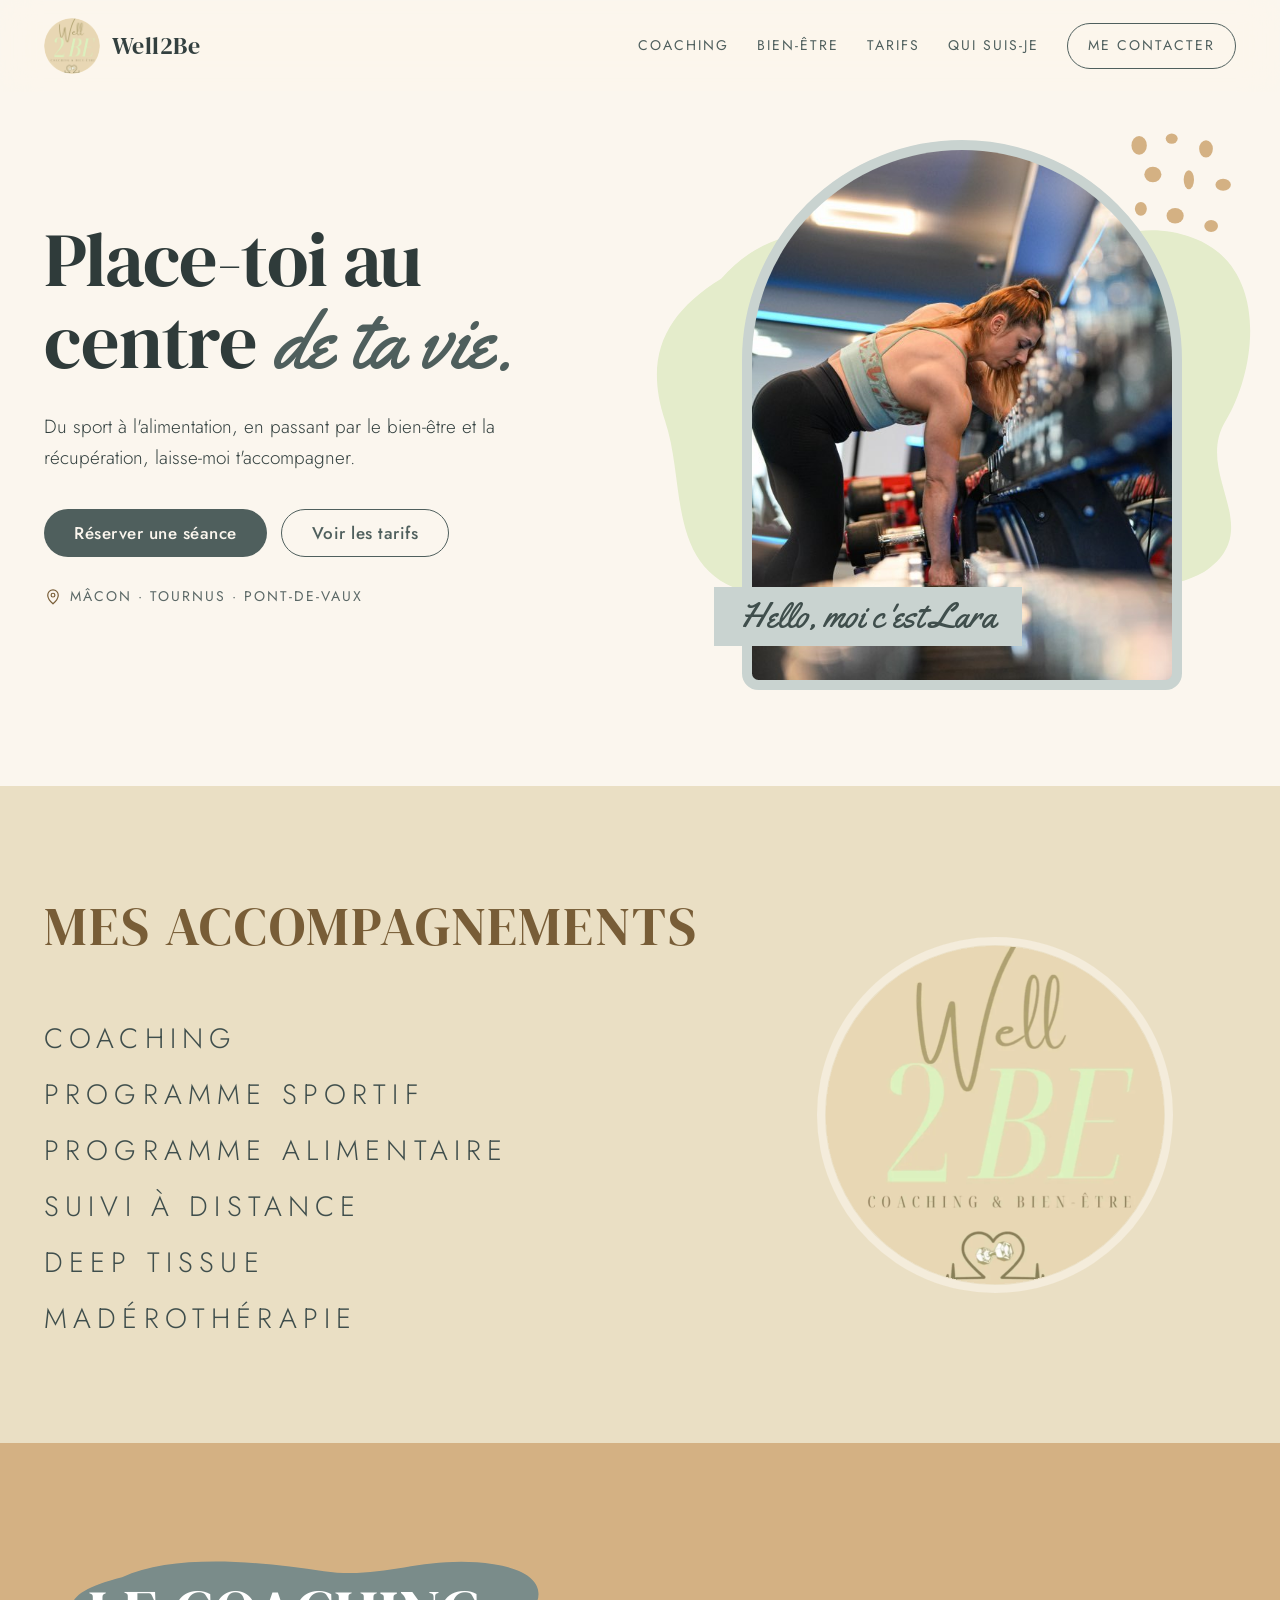
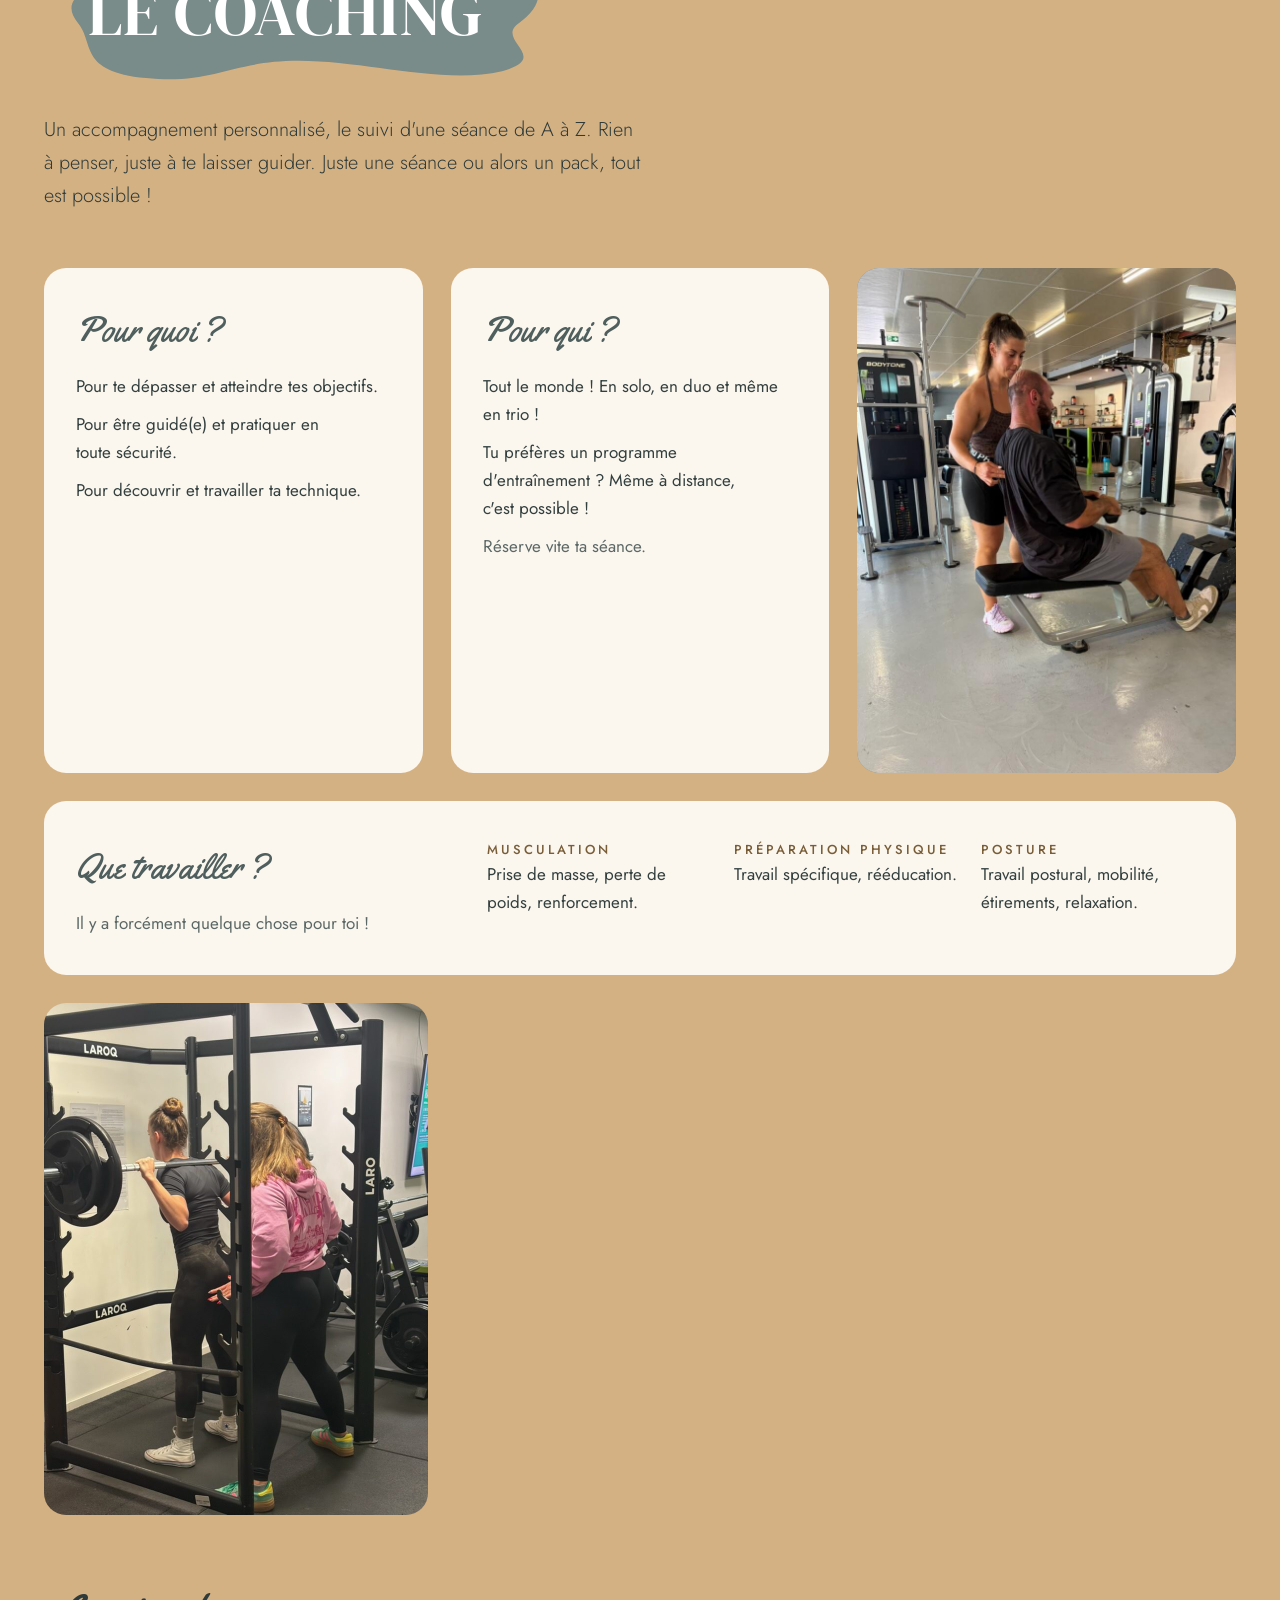
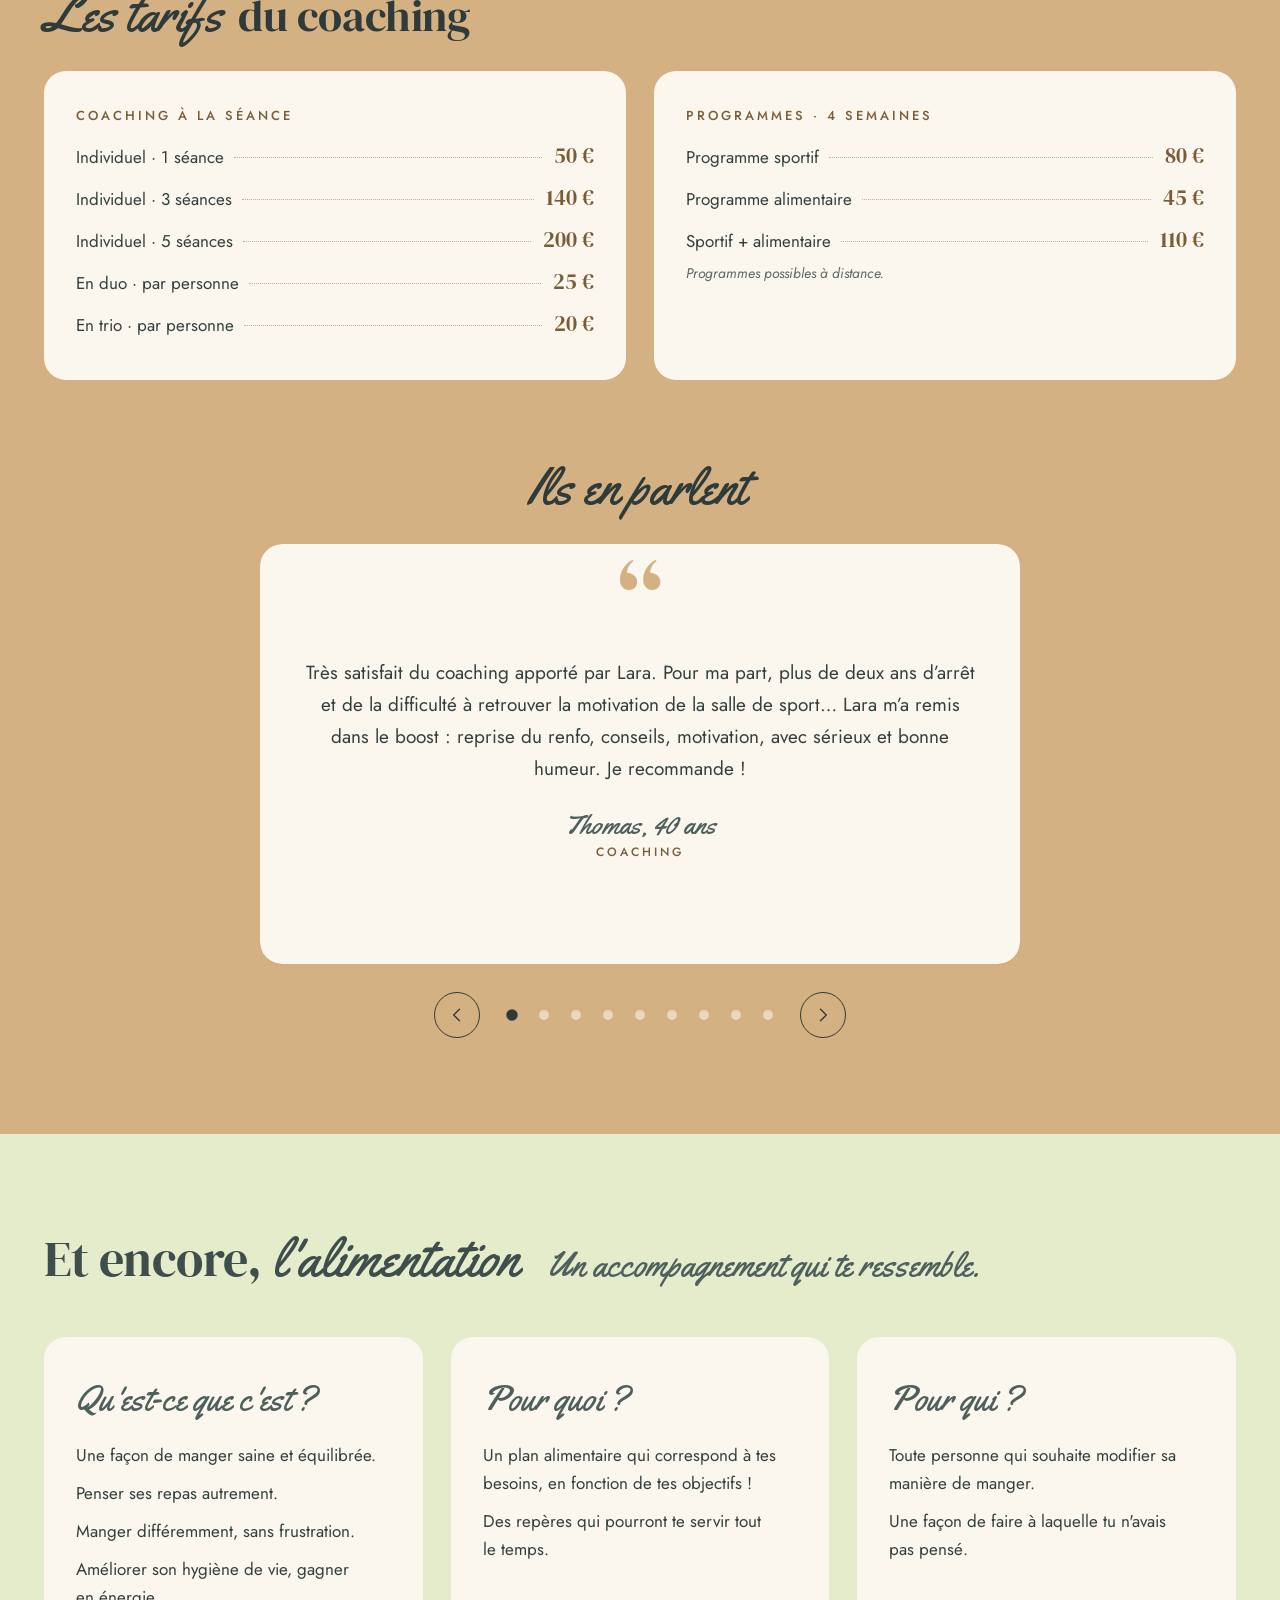
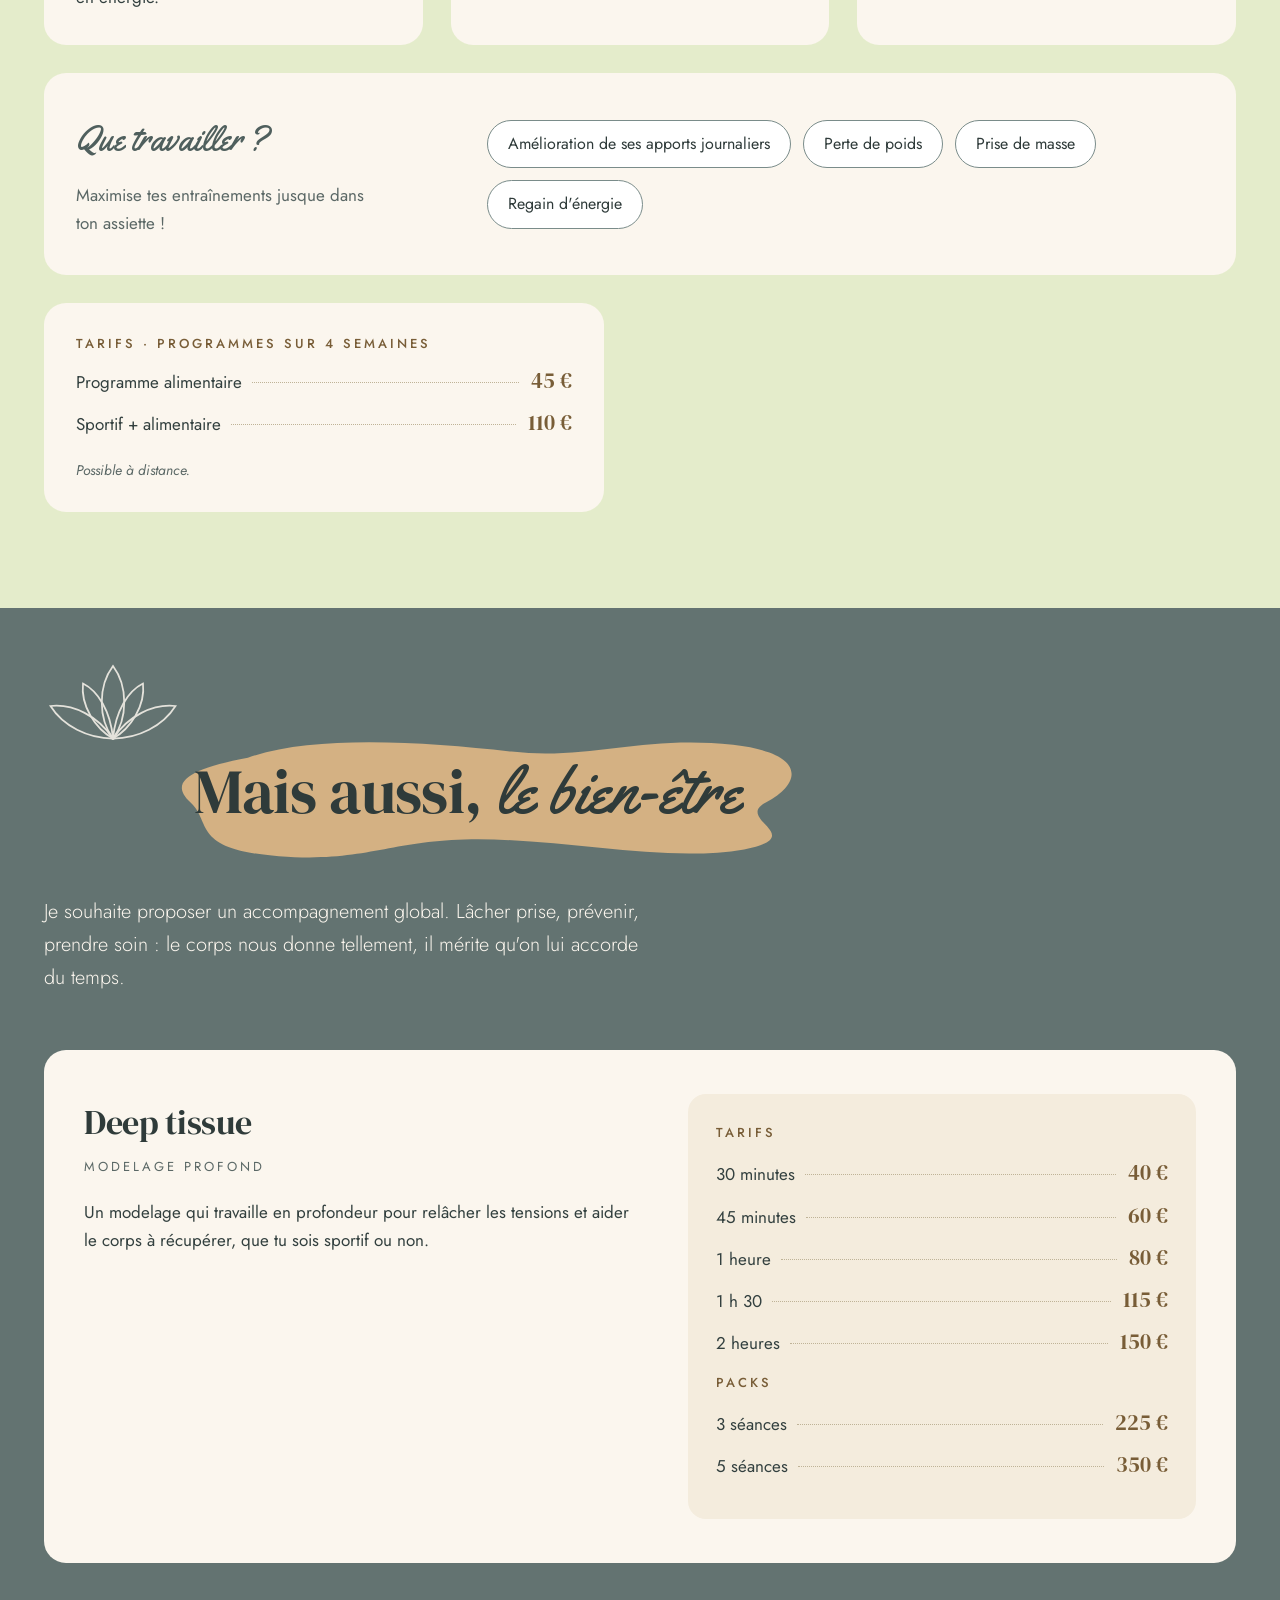
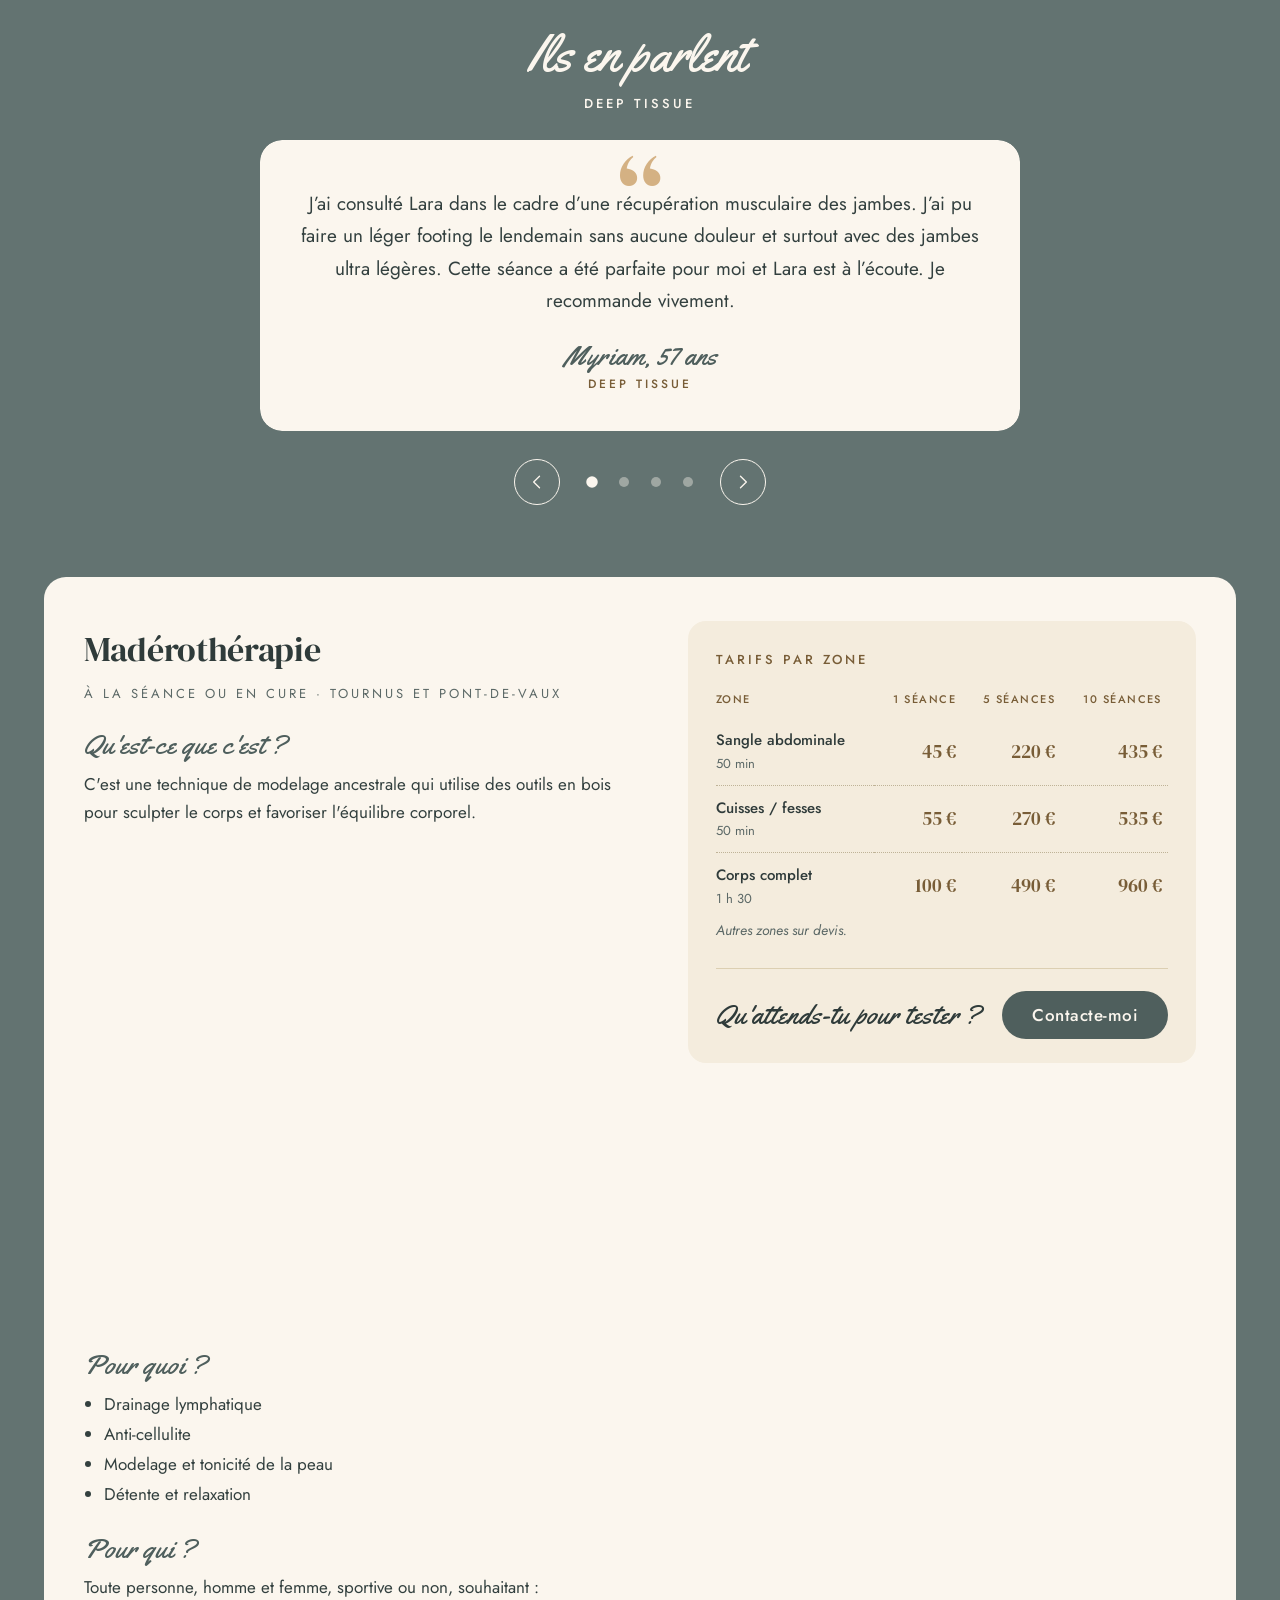
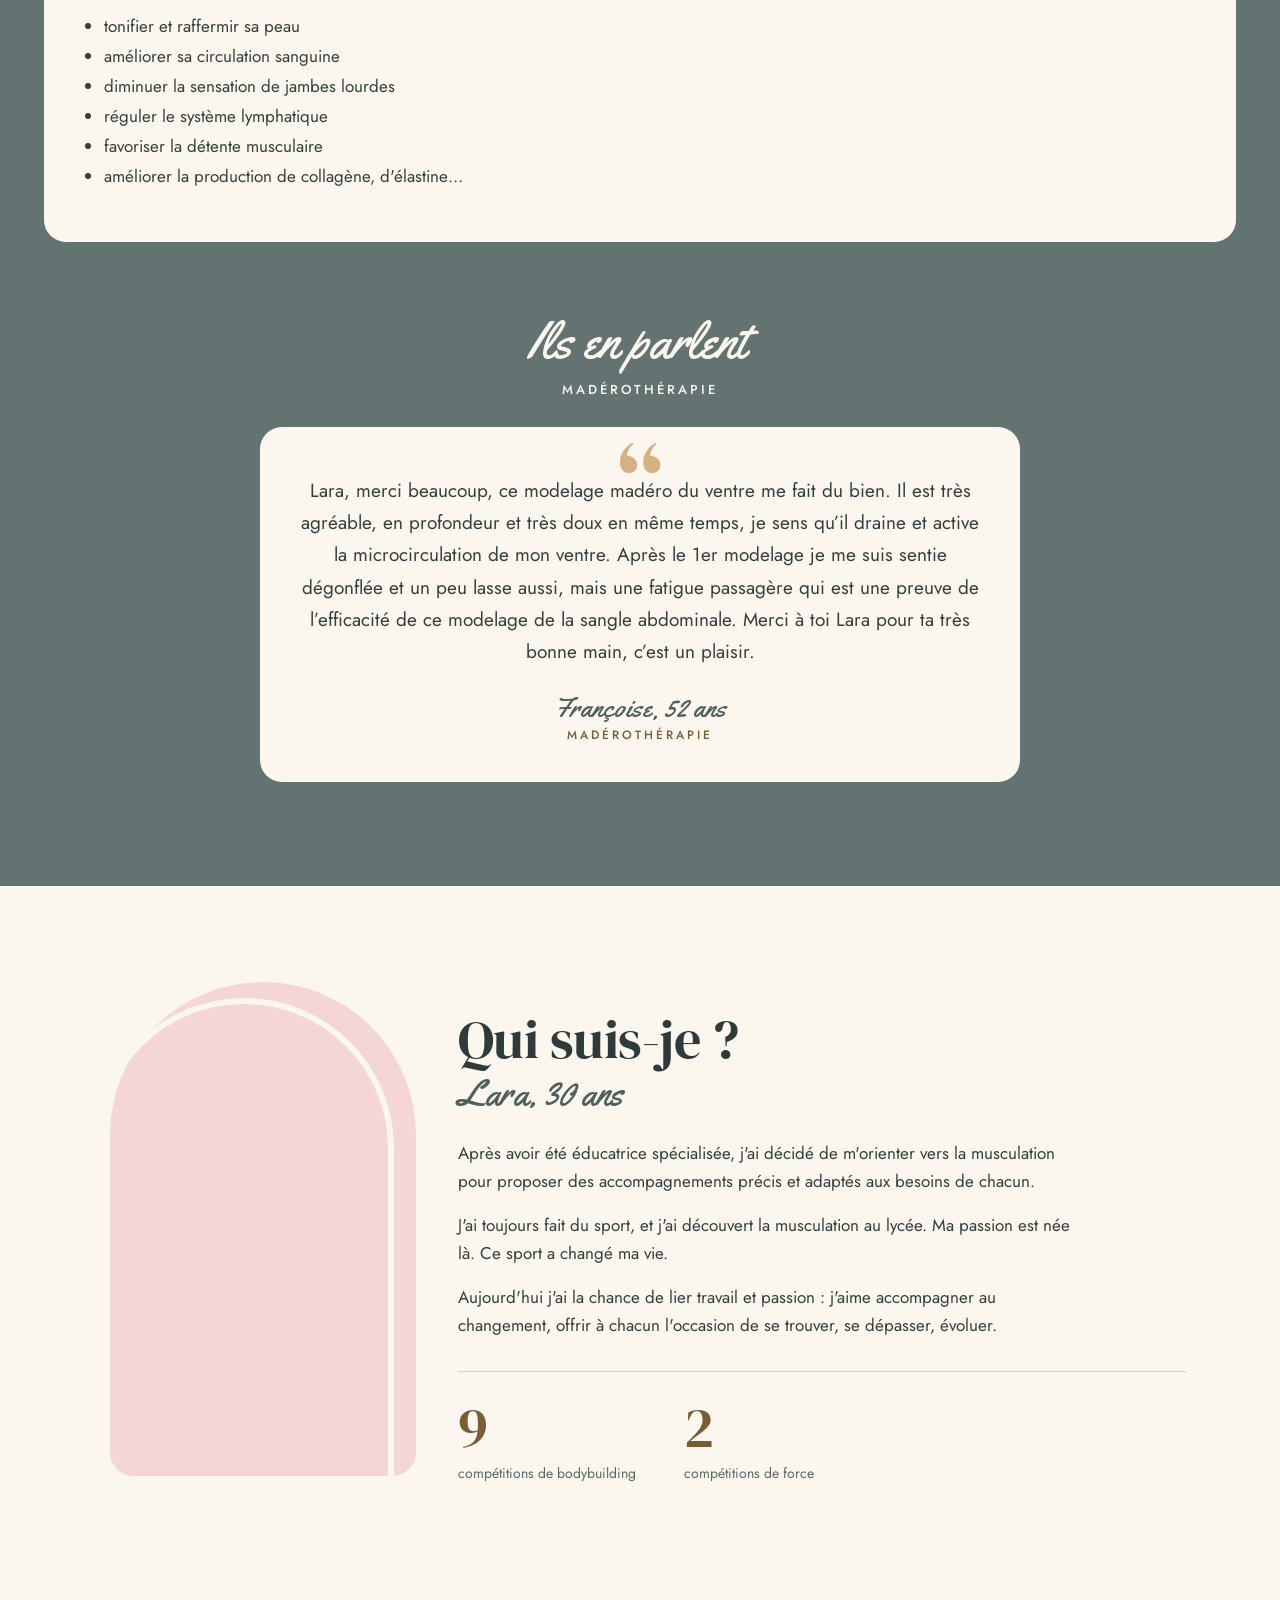
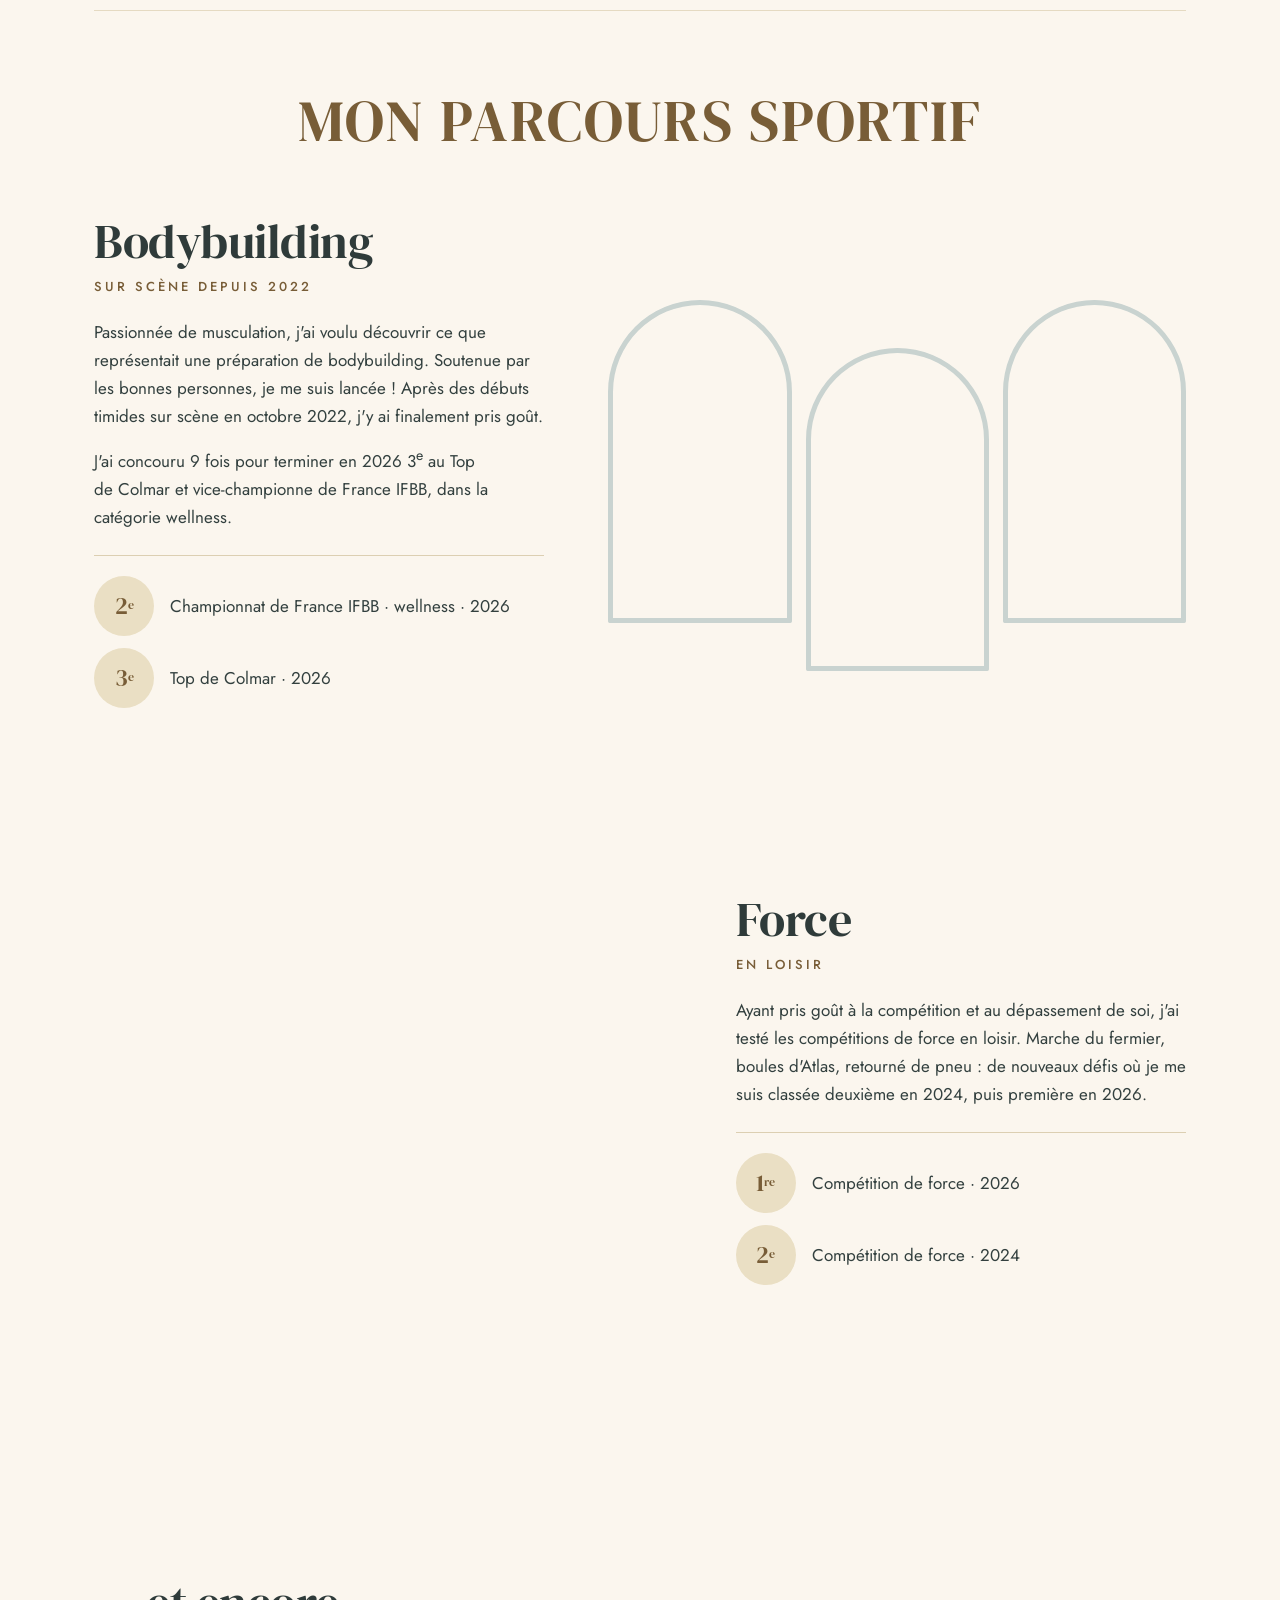
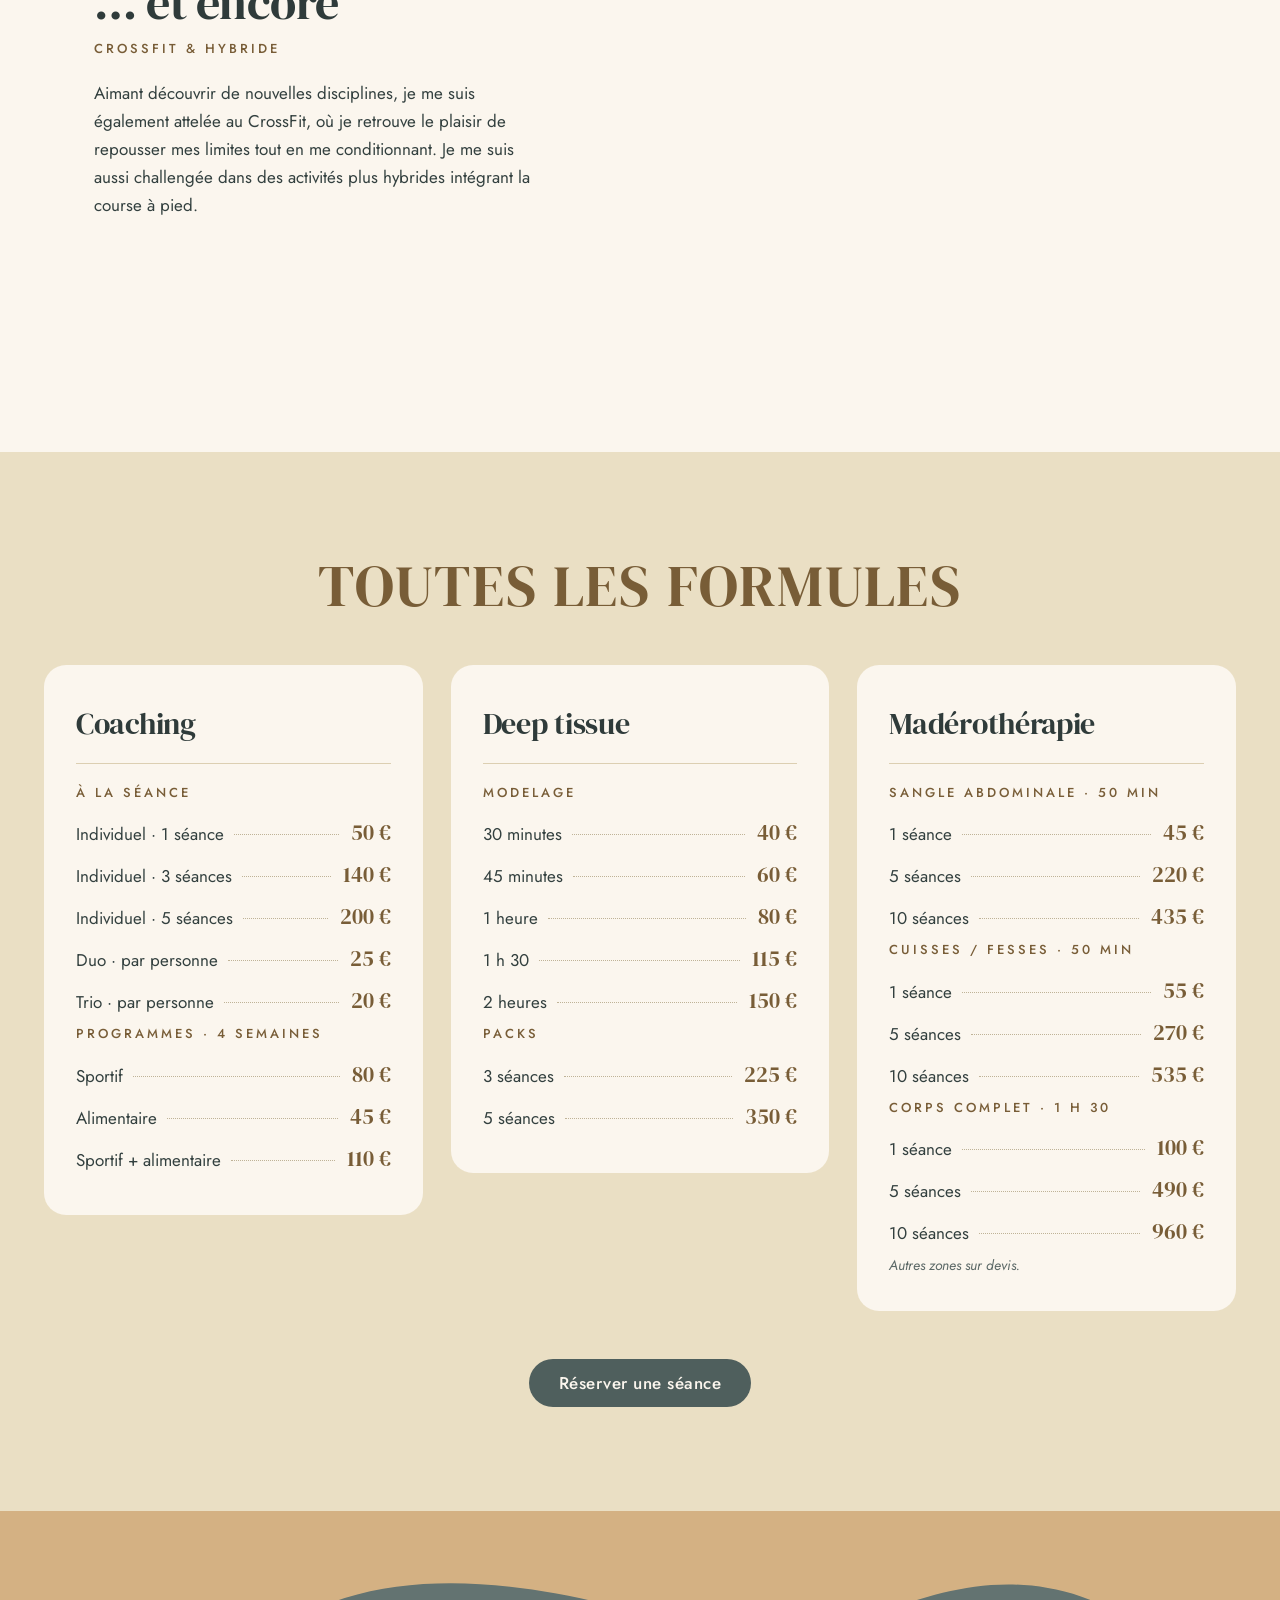
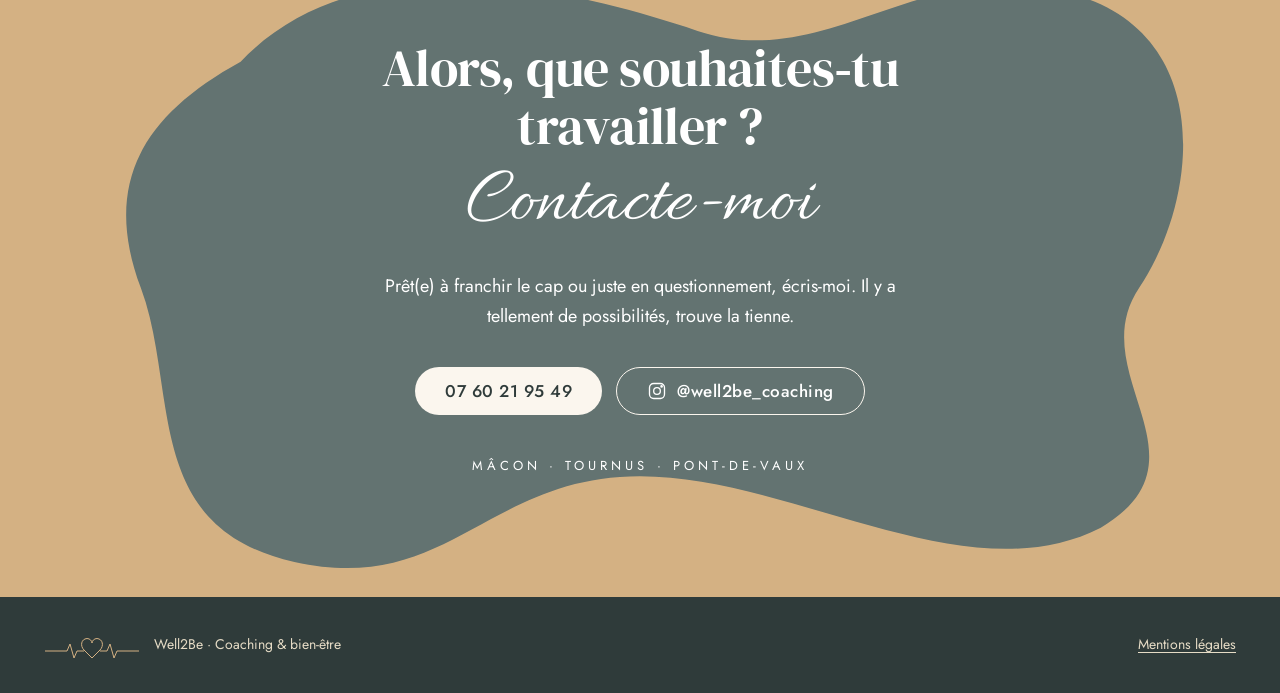
==== commit f5d05e71: "Madérothérapie : une seule photo (outils et coussin vert) Co-Authored-By: Claude Opus 5.5 <noreply@a" ====
--- a/index.html
+++ b/index.html
@@ -346,6 +346,9 @@
           <p class="sous-titre">À la séance ou en cure · Tournus et Pont-de-Vaux</p>
           <h4 class="script">Qu'est-ce que c'est&nbsp;?</h4>
           <p>C'est une technique de modelage ancestrale qui utilise des outils en bois pour sculpter le corps et favoriser l'équilibre corporel.</p>
+          <div class="soin-media">
+            <img src="images/madero.jpg" alt="Les outils de madérothérapie en bois disposés autour d'un coussin vert" width="768" height="1024" loading="lazy" decoding="async">
+          </div>
           <h4 class="script">Pour quoi&nbsp;?</h4>
           <ul>
             <li>Drainage lymphatique</li>
@@ -385,11 +388,6 @@
             <a href="#contact" class="btn btn-plein">Contacte-moi</a>
           </div>
         </div>
-        <div class="galerie soin-galerie">
-          <img src="images/madero-outils.jpg" alt="Les outils en bois utilisés en madérothérapie" width="768" height="908" loading="lazy" decoding="async">
-          <img src="images/madero-1.jpg" alt="Rouleaux, ventouse et planche en bois de madérothérapie posés sur un plaid" width="768" height="1024" loading="lazy" decoding="async">
-          <img src="images/madero-2.jpg" alt="Les outils de madérothérapie disposés autour d'un coussin" width="768" height="1024" loading="lazy" decoding="async">
-        </div>
       </article>
     </div>
     <!-- Témoignages madérothérapie -->
--- a/style.css
+++ b/style.css
@@ -309,8 +309,9 @@
 .galerie img { width: 100%; height: 100%; aspect-ratio: 3 / 4; object-fit: cover; border-radius: 22px; }
 .galerie img:nth-child(2) { border-radius: 999px 999px 22px 22px; }
 
-/* Madérothérapie : galerie de 3 photos en bas de la carte */
-.soin-galerie { flex: 1 1 100%; margin-top: 0; }
+/* Madérothérapie : photo des outils */
+.soin-media { margin: 18px 0 4px; max-width: 360px; }
+.soin-media img { width: 100%; border-radius: 18px; }
 
 /* Récapitulatif des tarifs */
 .recap { background: var(--sable); }
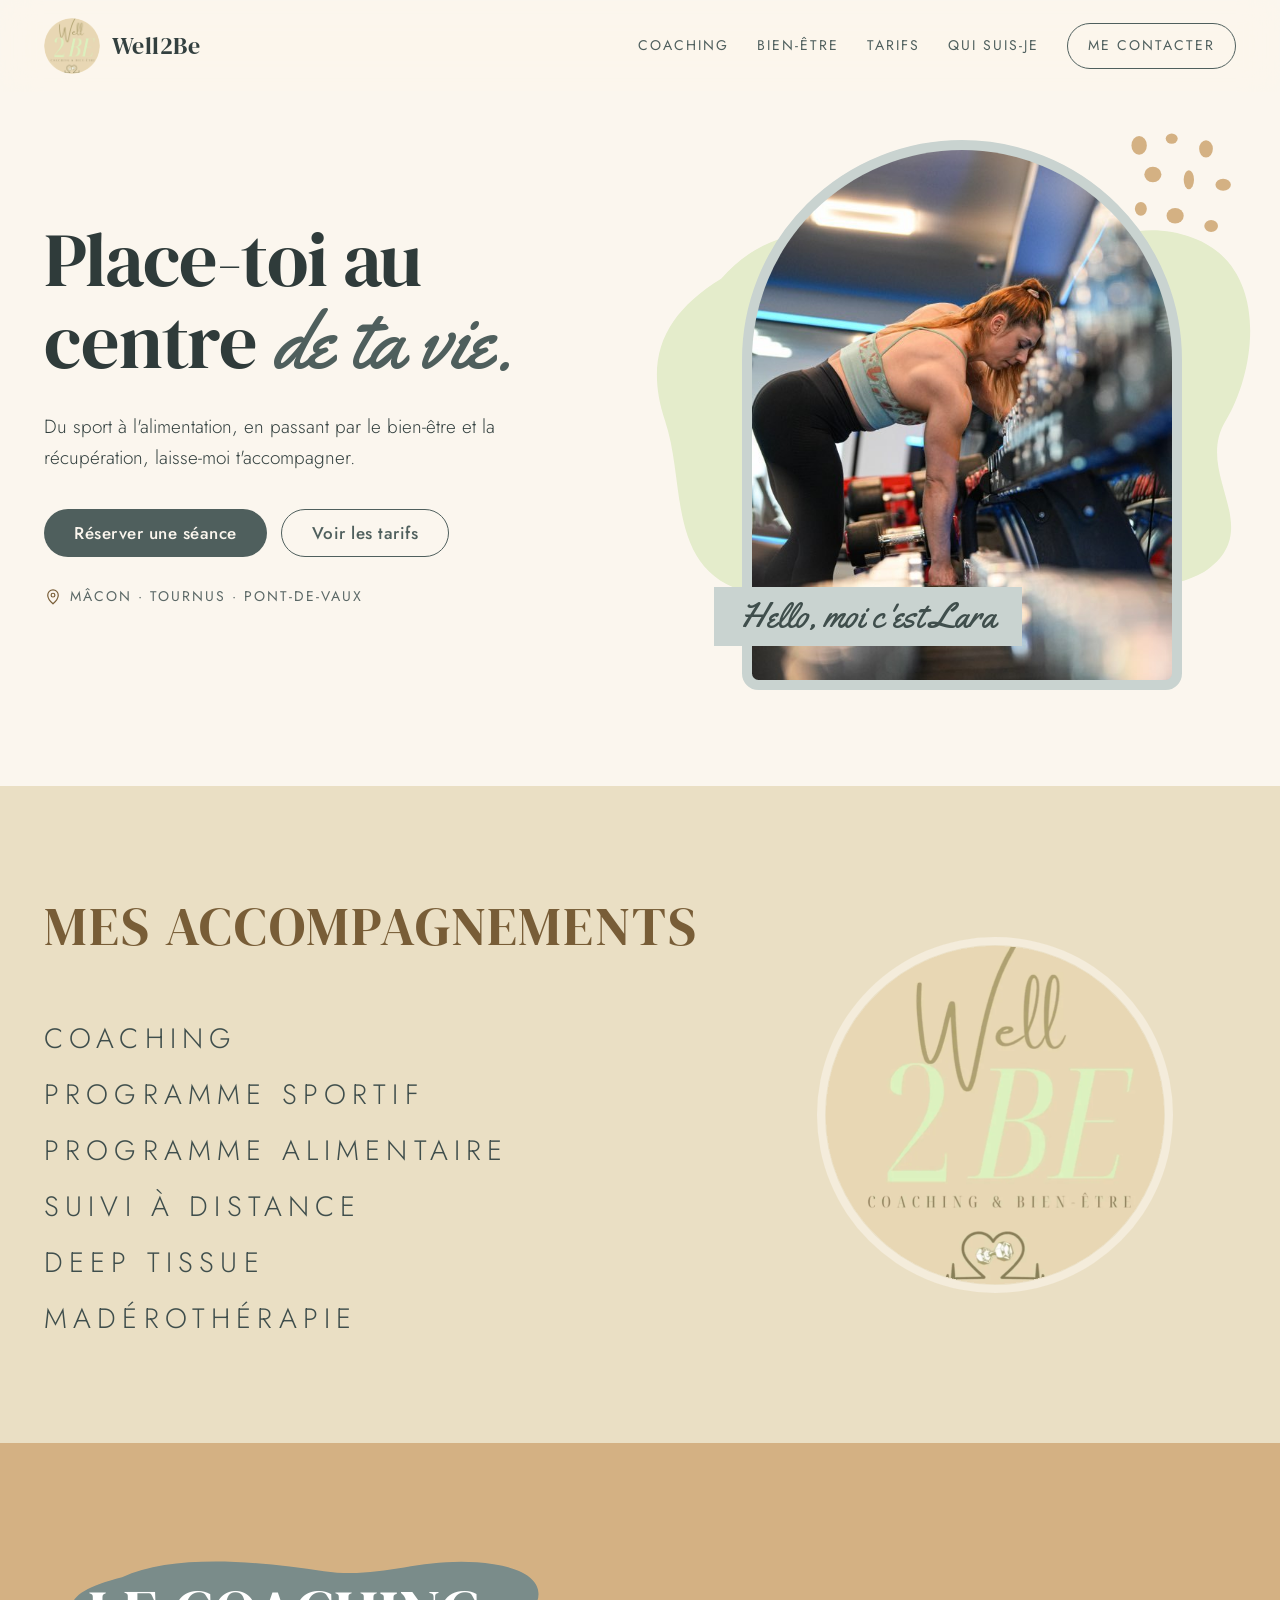
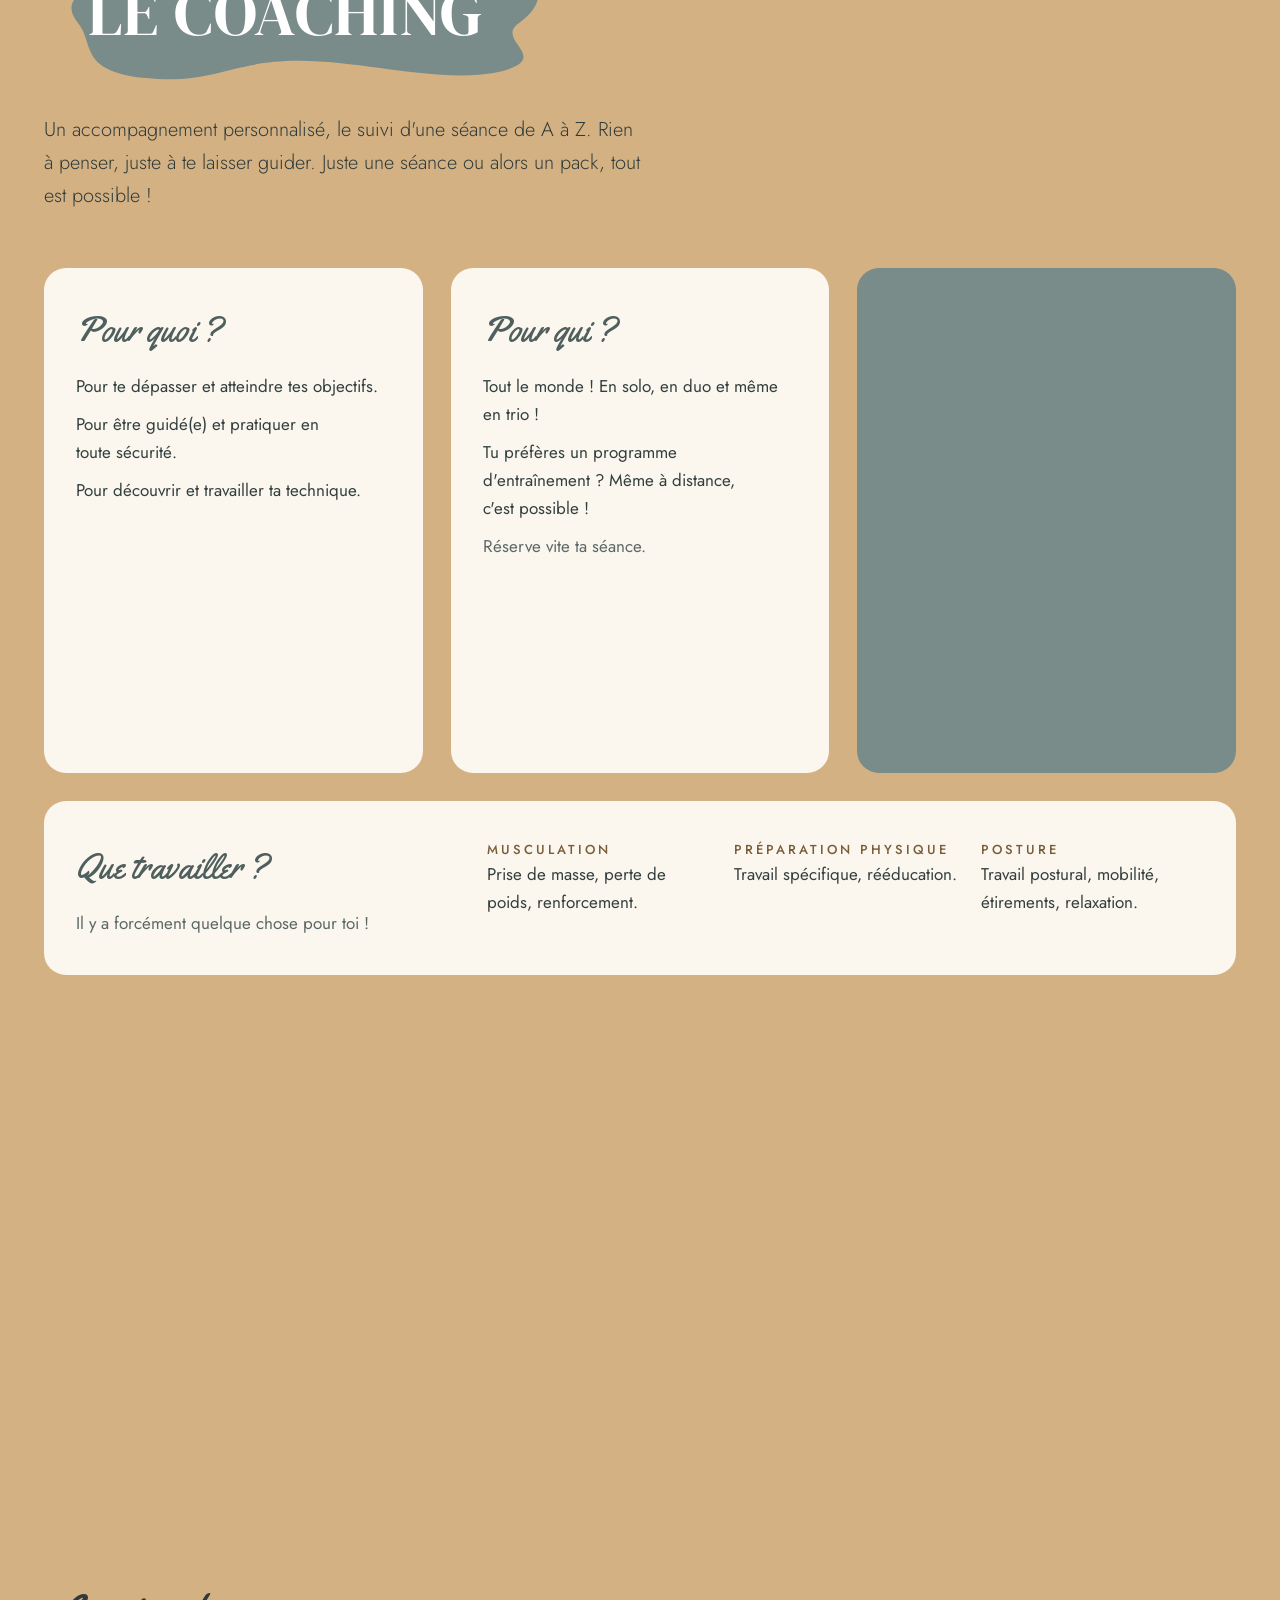
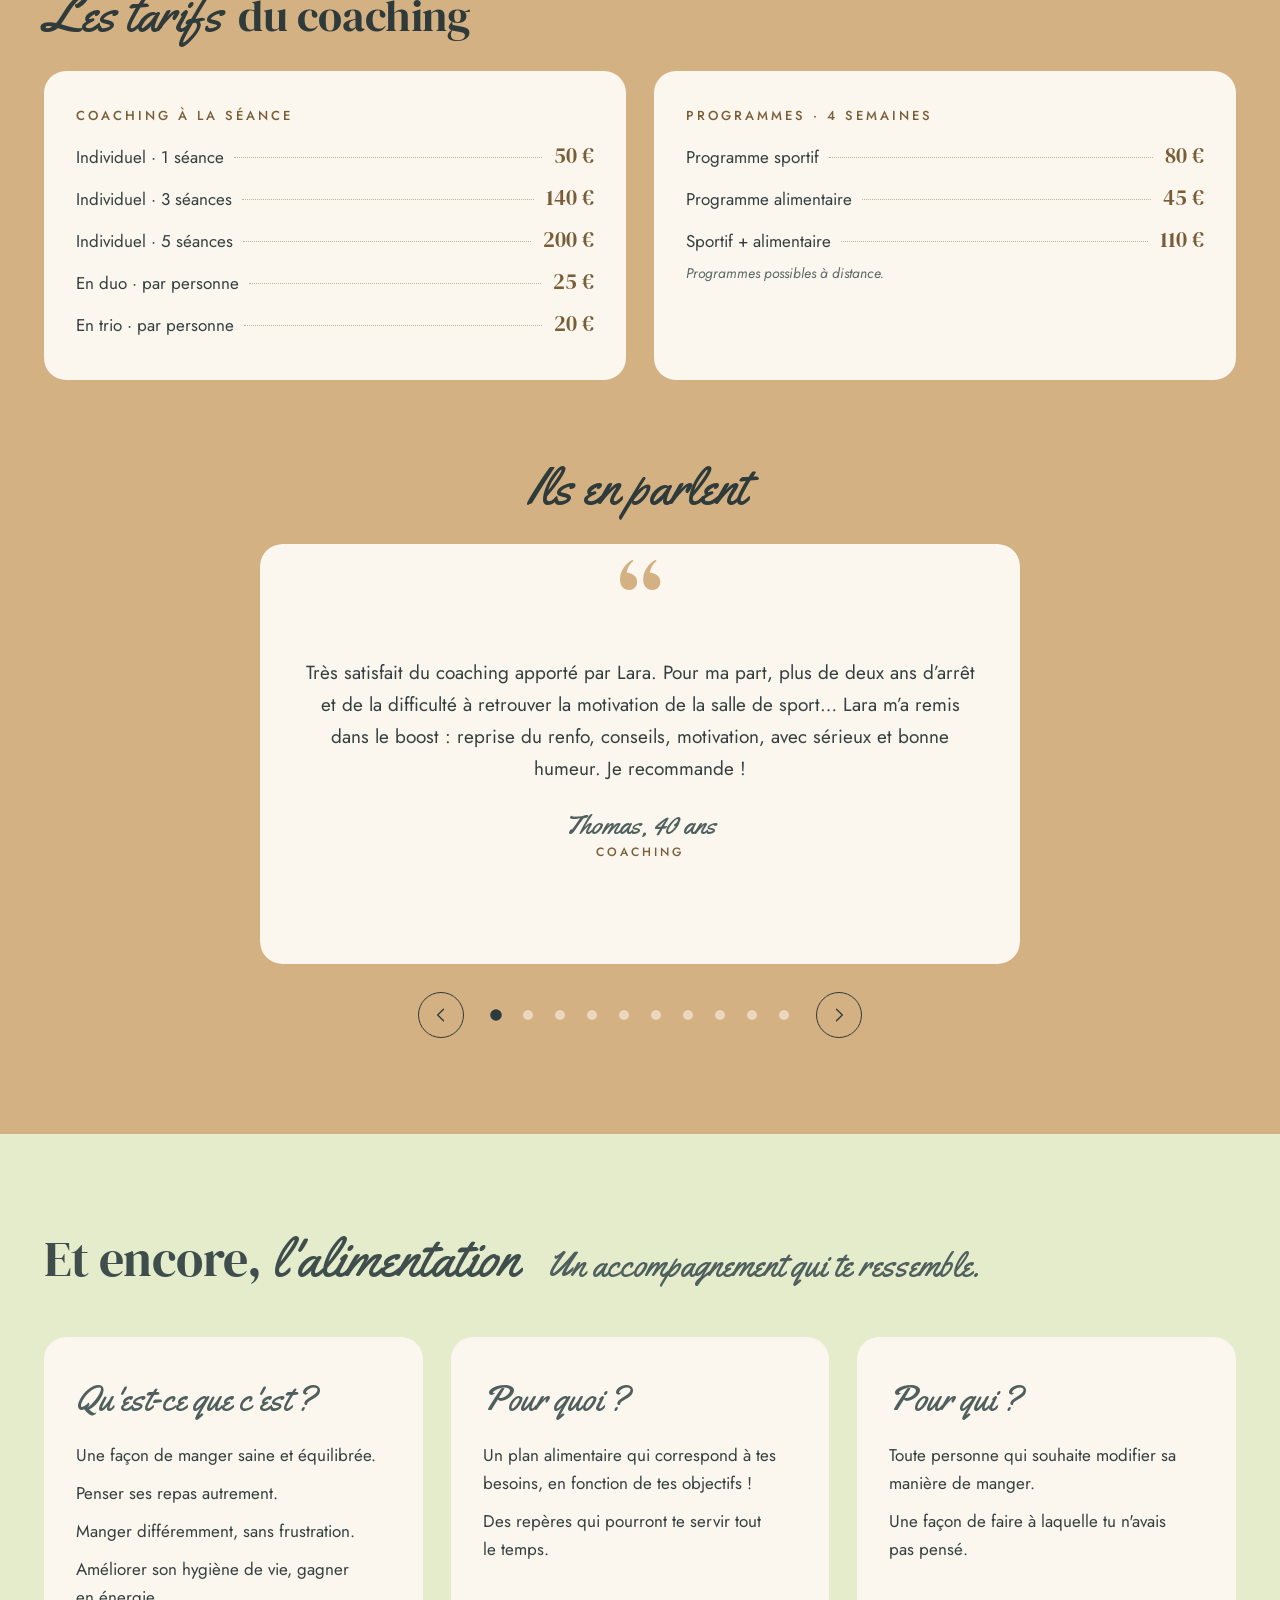
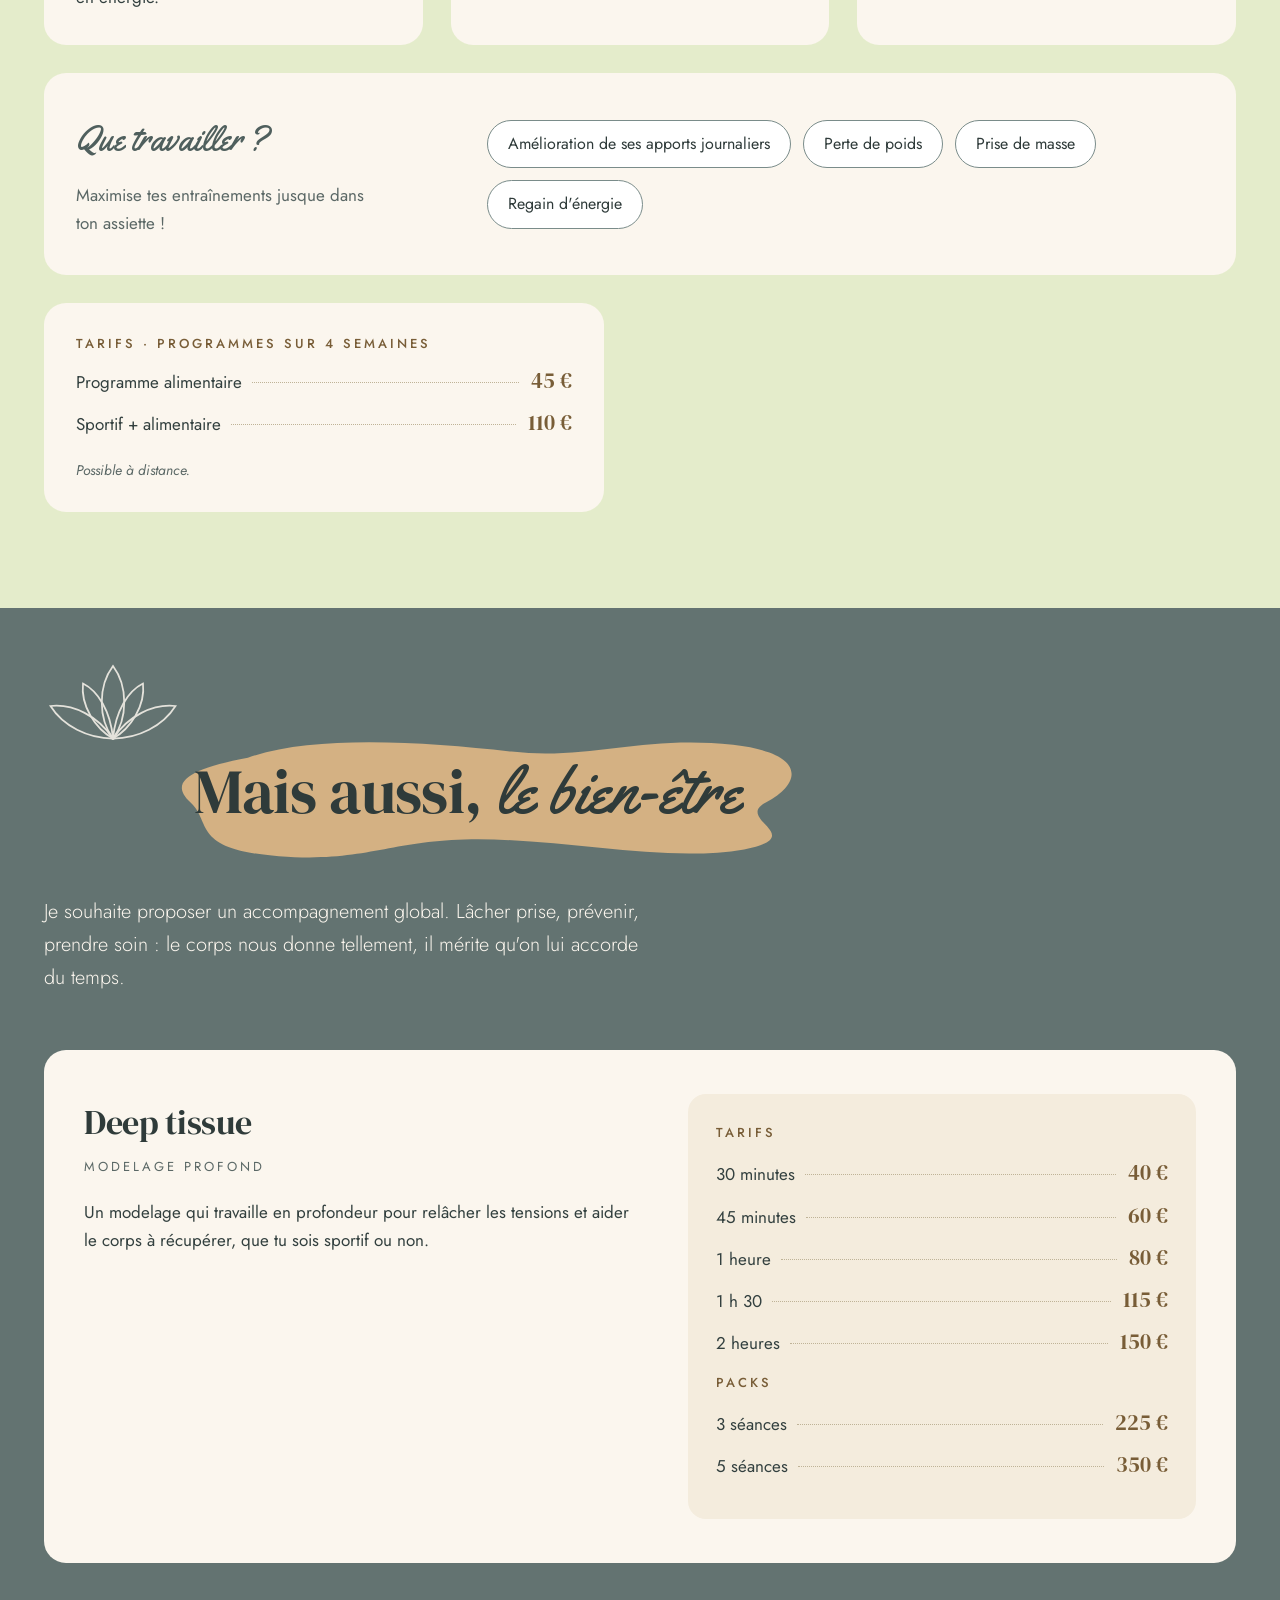
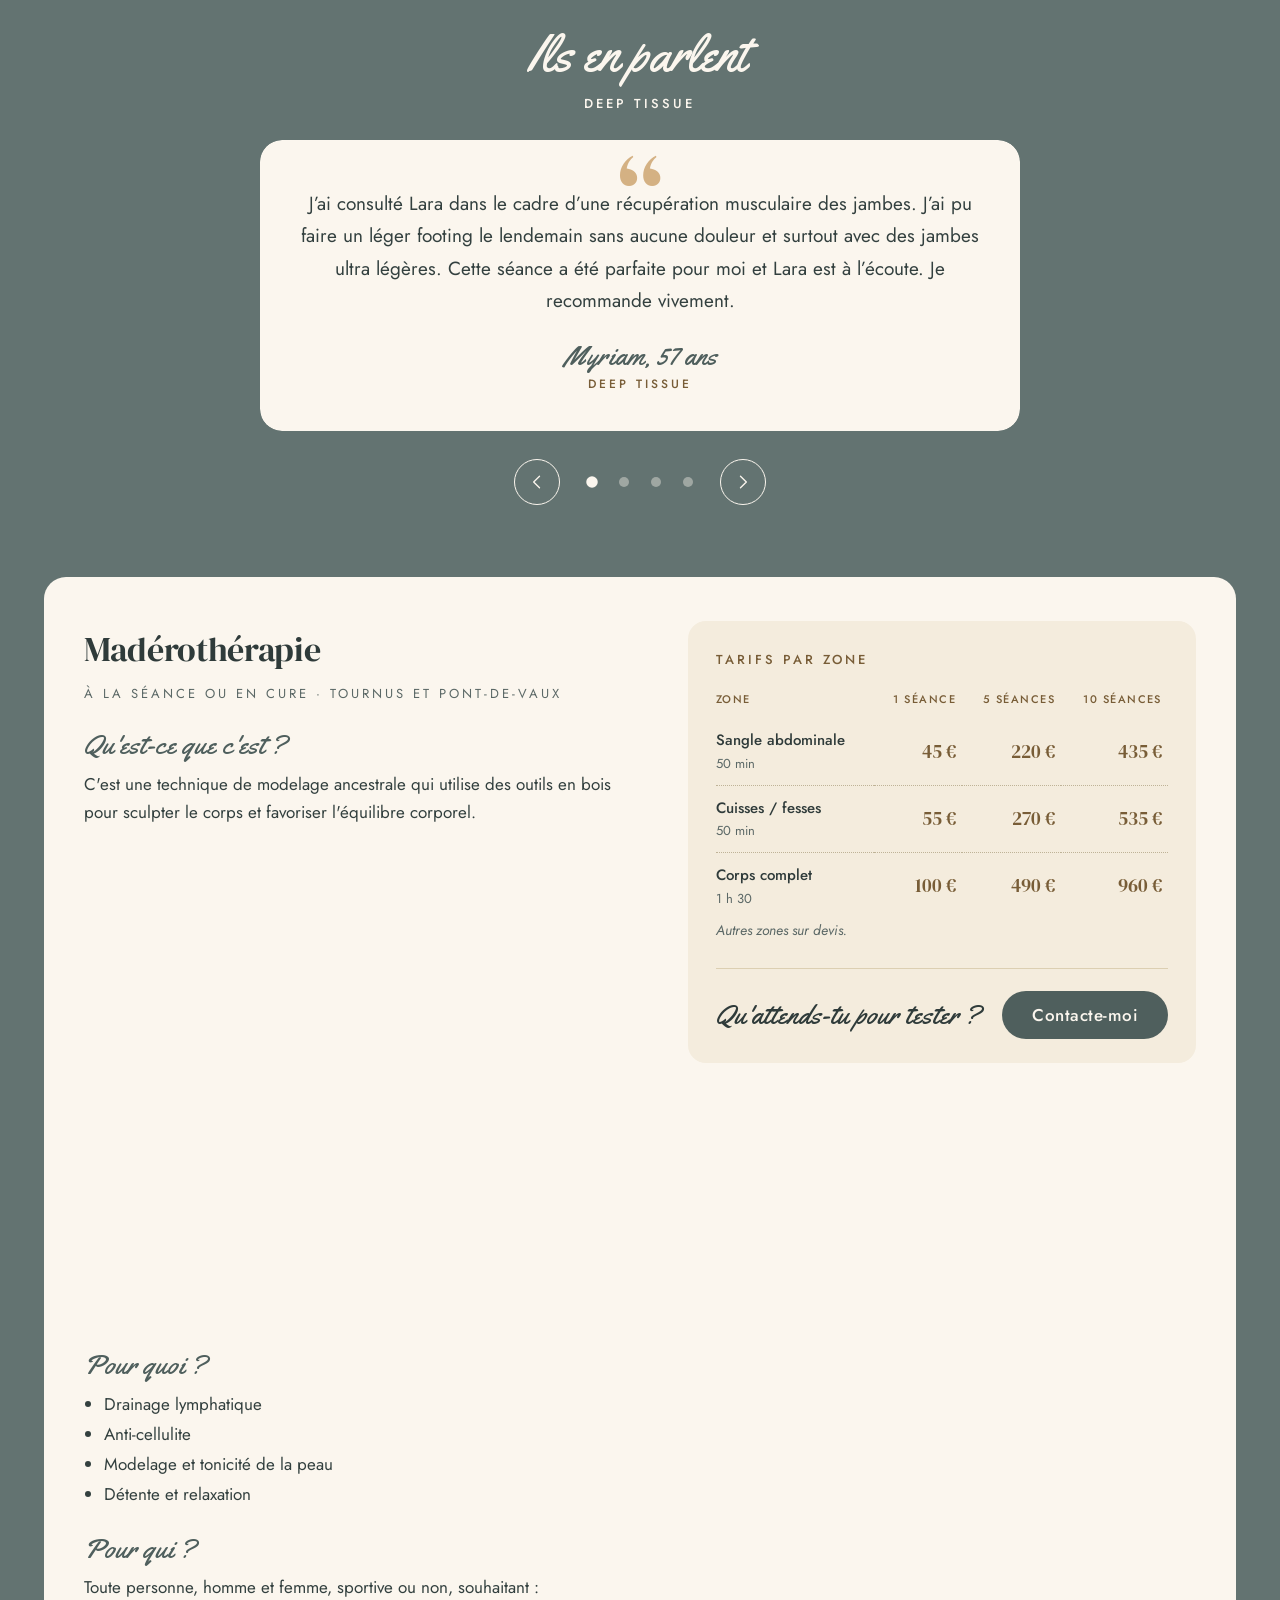
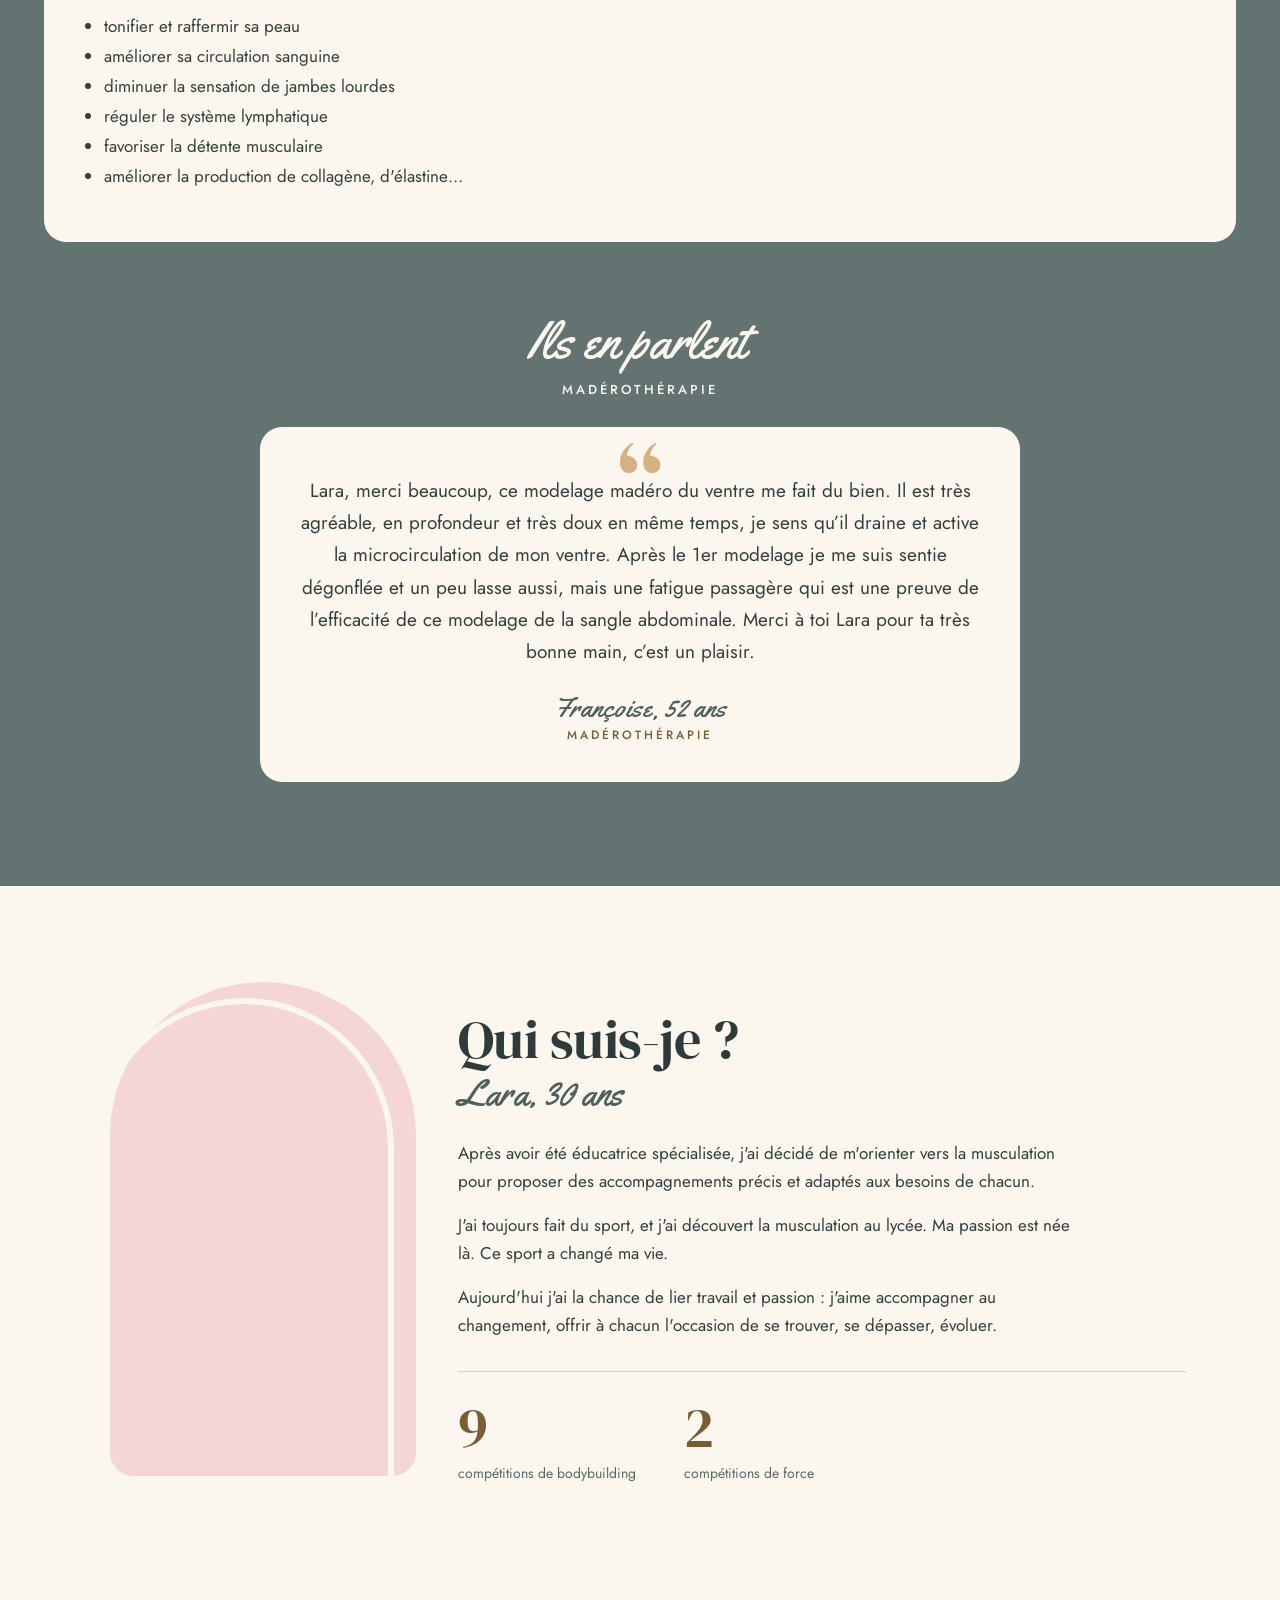
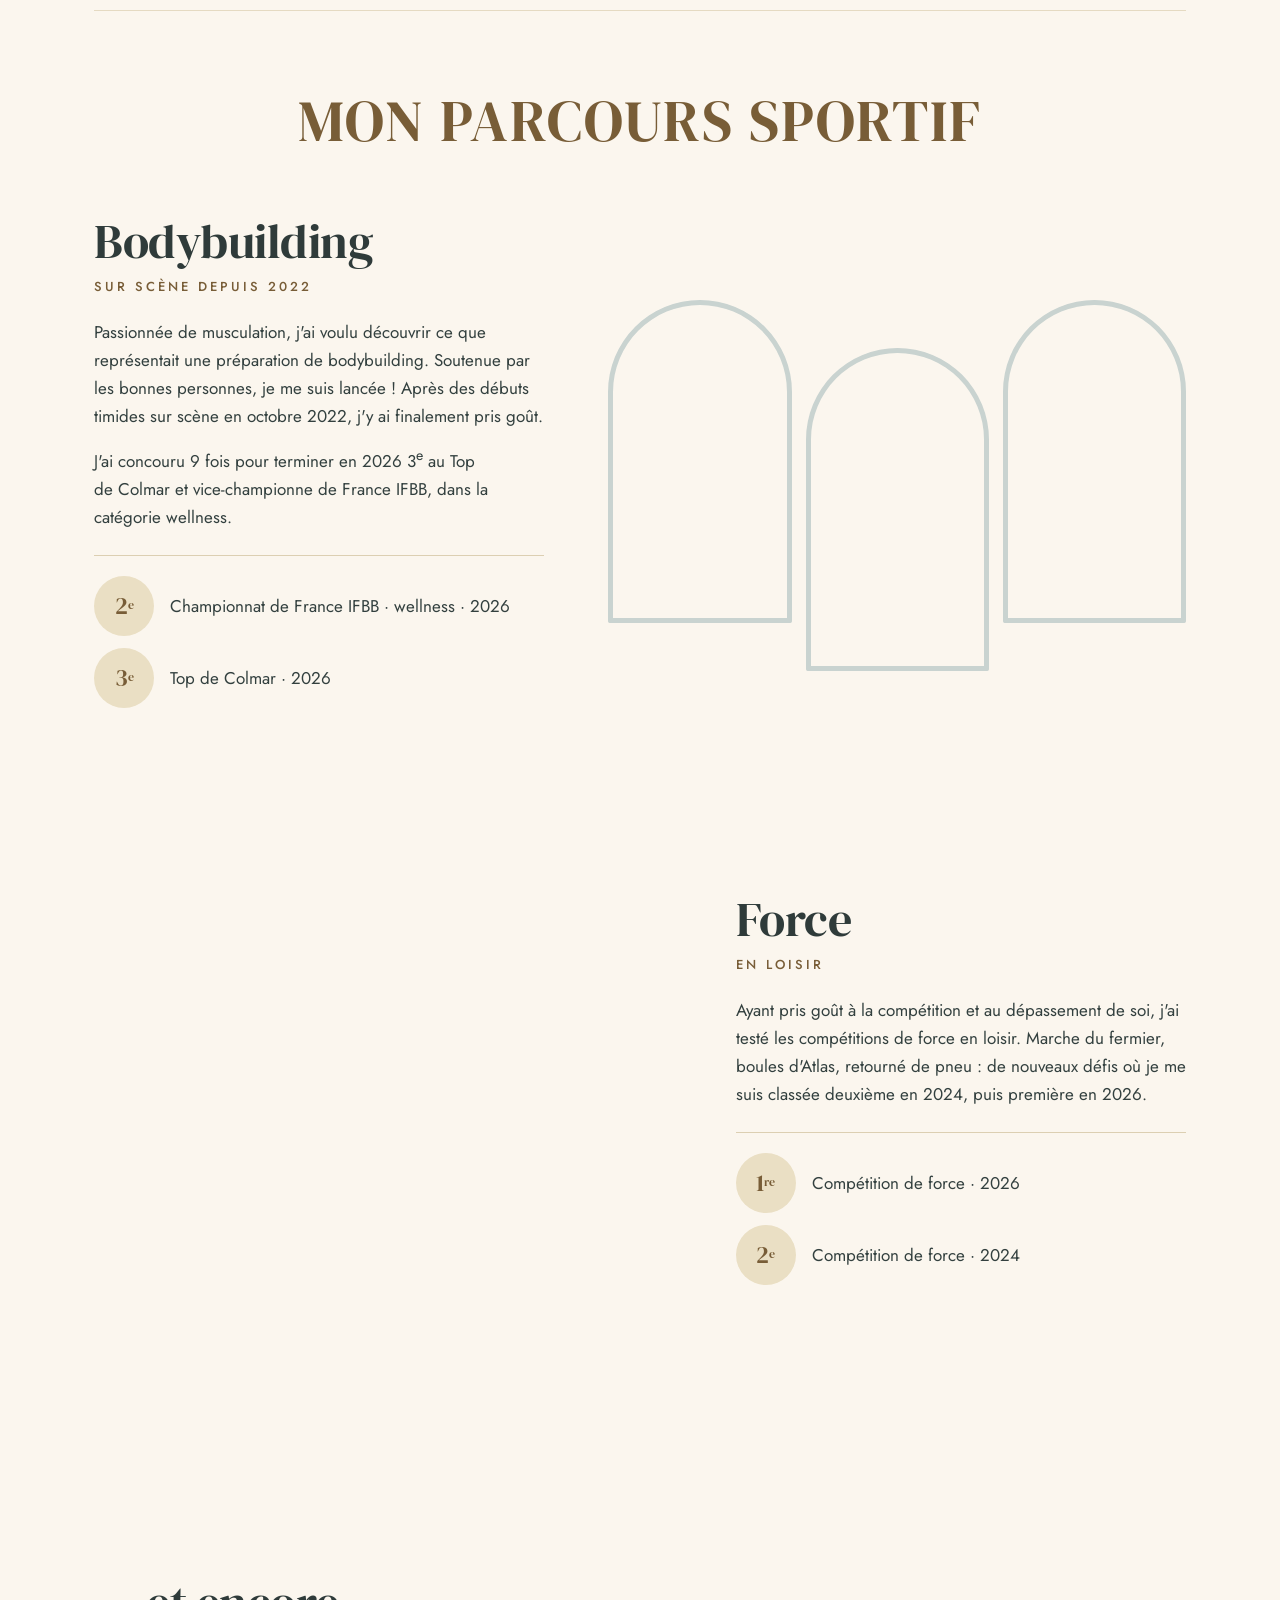
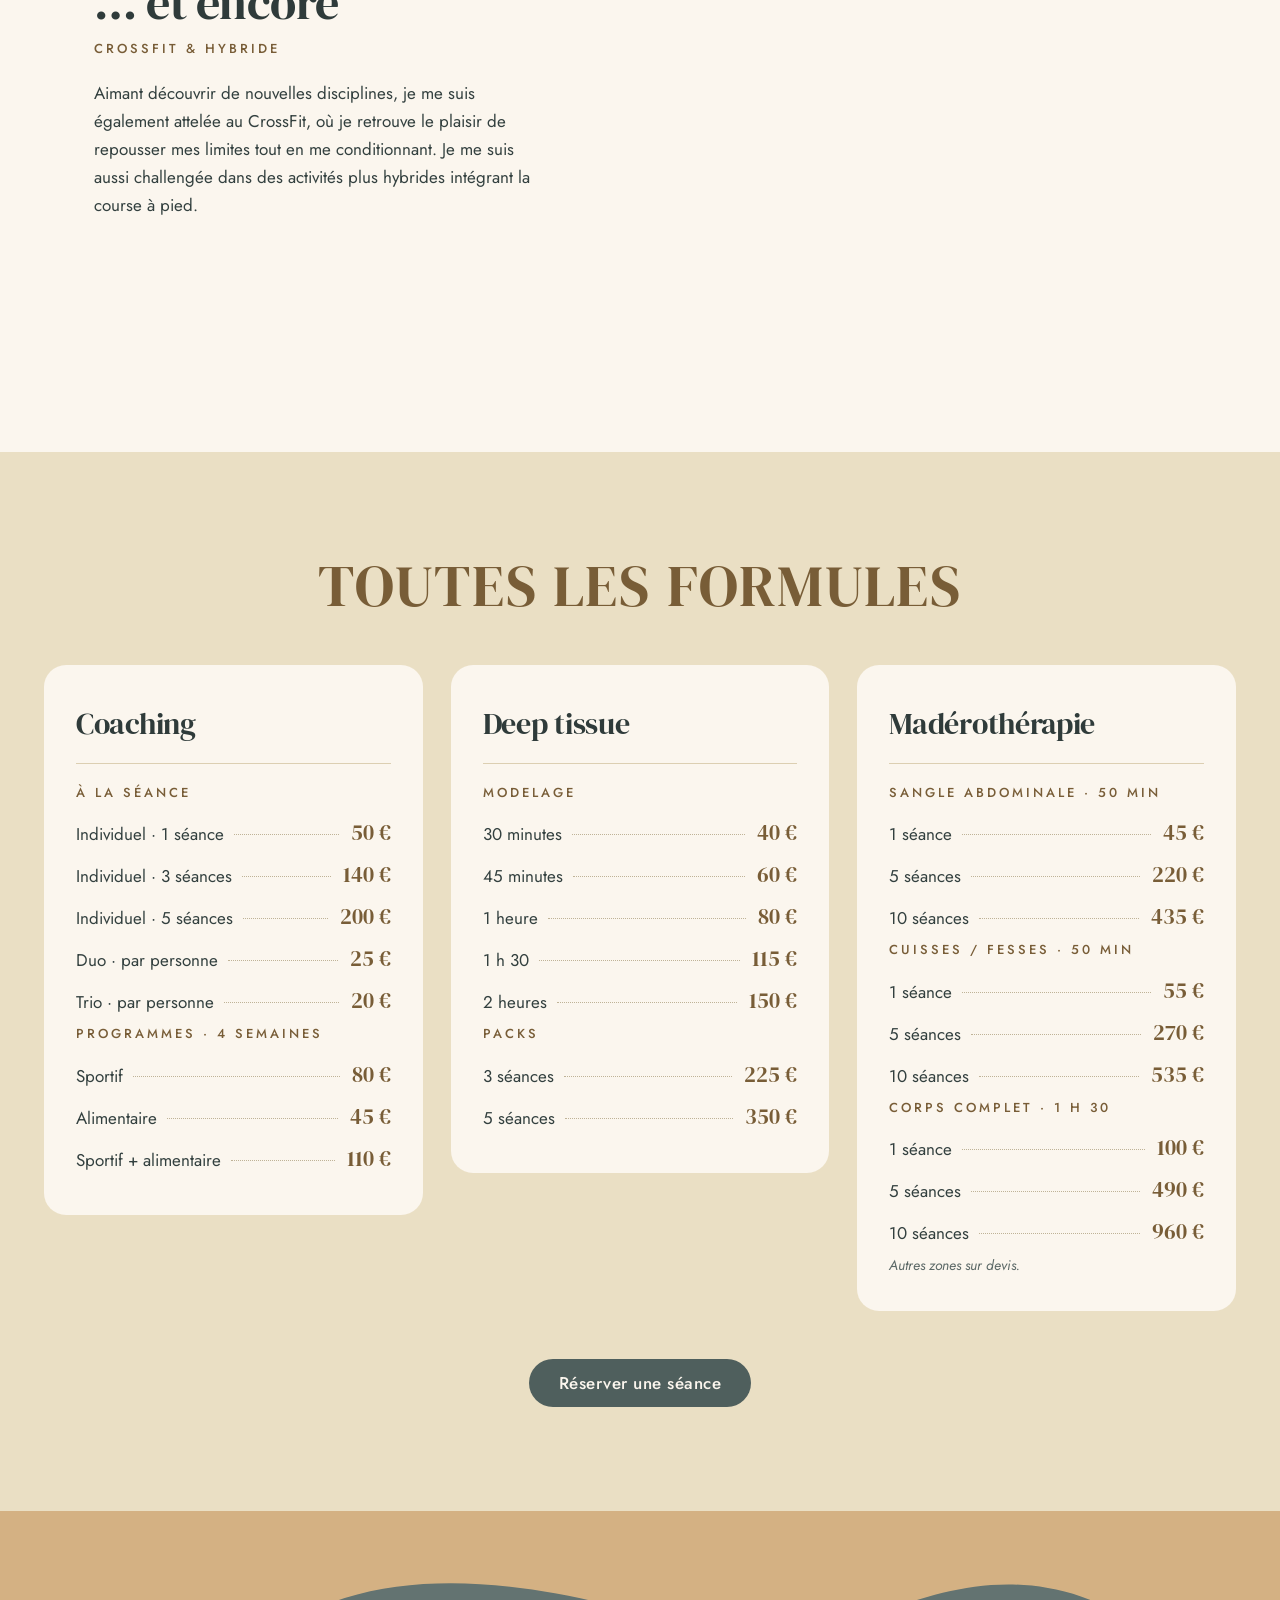
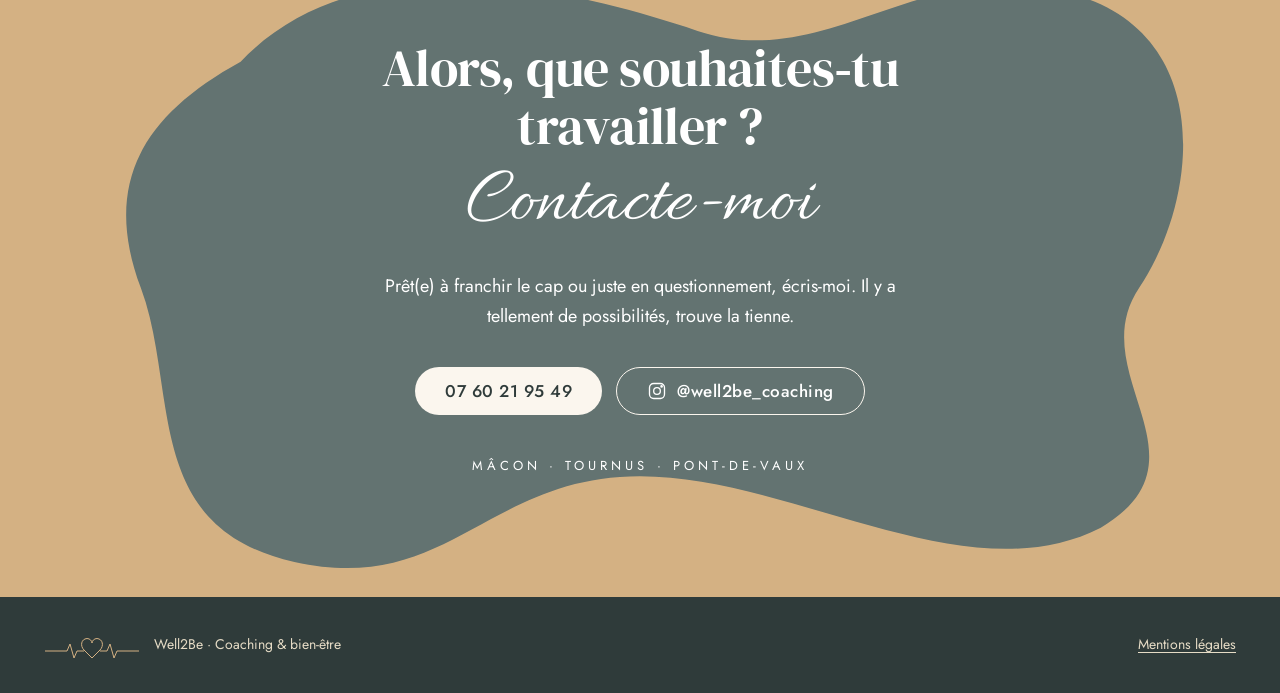
==== commit 1e9862a3: "Avis coaching de Victor Co-Authored-By: Claude Opus 5.5 <noreply@anthropic.com> Claude-Session: http" ====
--- a/index.html
+++ b/index.html
@@ -174,6 +174,10 @@
         <figure class="temoin" aria-roledescription="diapositive">
           <blockquote><p>Très satisfait du coaching apporté par Lara. Pour ma part, plus de deux ans d’arrêt et de la difficulté à retrouver la motivation de la salle de sport… Lara m’a remis dans le boost&nbsp;: reprise du renfo, conseils, motivation, avec sérieux et bonne humeur. Je recommande&nbsp;!</p></blockquote>
           <figcaption><span class="temoin-nom">Thomas, 40 ans</span><span class="temoin-presta">Coaching</span></figcaption>
+        </figure>
+        <figure class="temoin" aria-roledescription="diapositive">
+          <blockquote><p>Merci Lara pour ton programme d’entraînement, grâce à ça je peux performer et atteindre mes objectifs. Et ça reste très abordable. Continue comme ça, je te souhaite plein de bonnes choses dans tes prochains coachings&nbsp;!</p></blockquote>
+          <figcaption><span class="temoin-nom">Victor, 27 ans</span><span class="temoin-presta">Coaching</span></figcaption>
         </figure>
         <figure class="temoin" aria-roledescription="diapositive">
           <blockquote><p>Cela fait plusieurs mois que j’ai commencé les coachings avec Lara. Elle a su comprendre et répondre à mes attentes. Je me sens à l’aise, bien accompagnée et motivée. Elle pousse à se dépasser et à prendre confiance&nbsp;! Et surtout, je vois les progrès.</p></blockquote>
